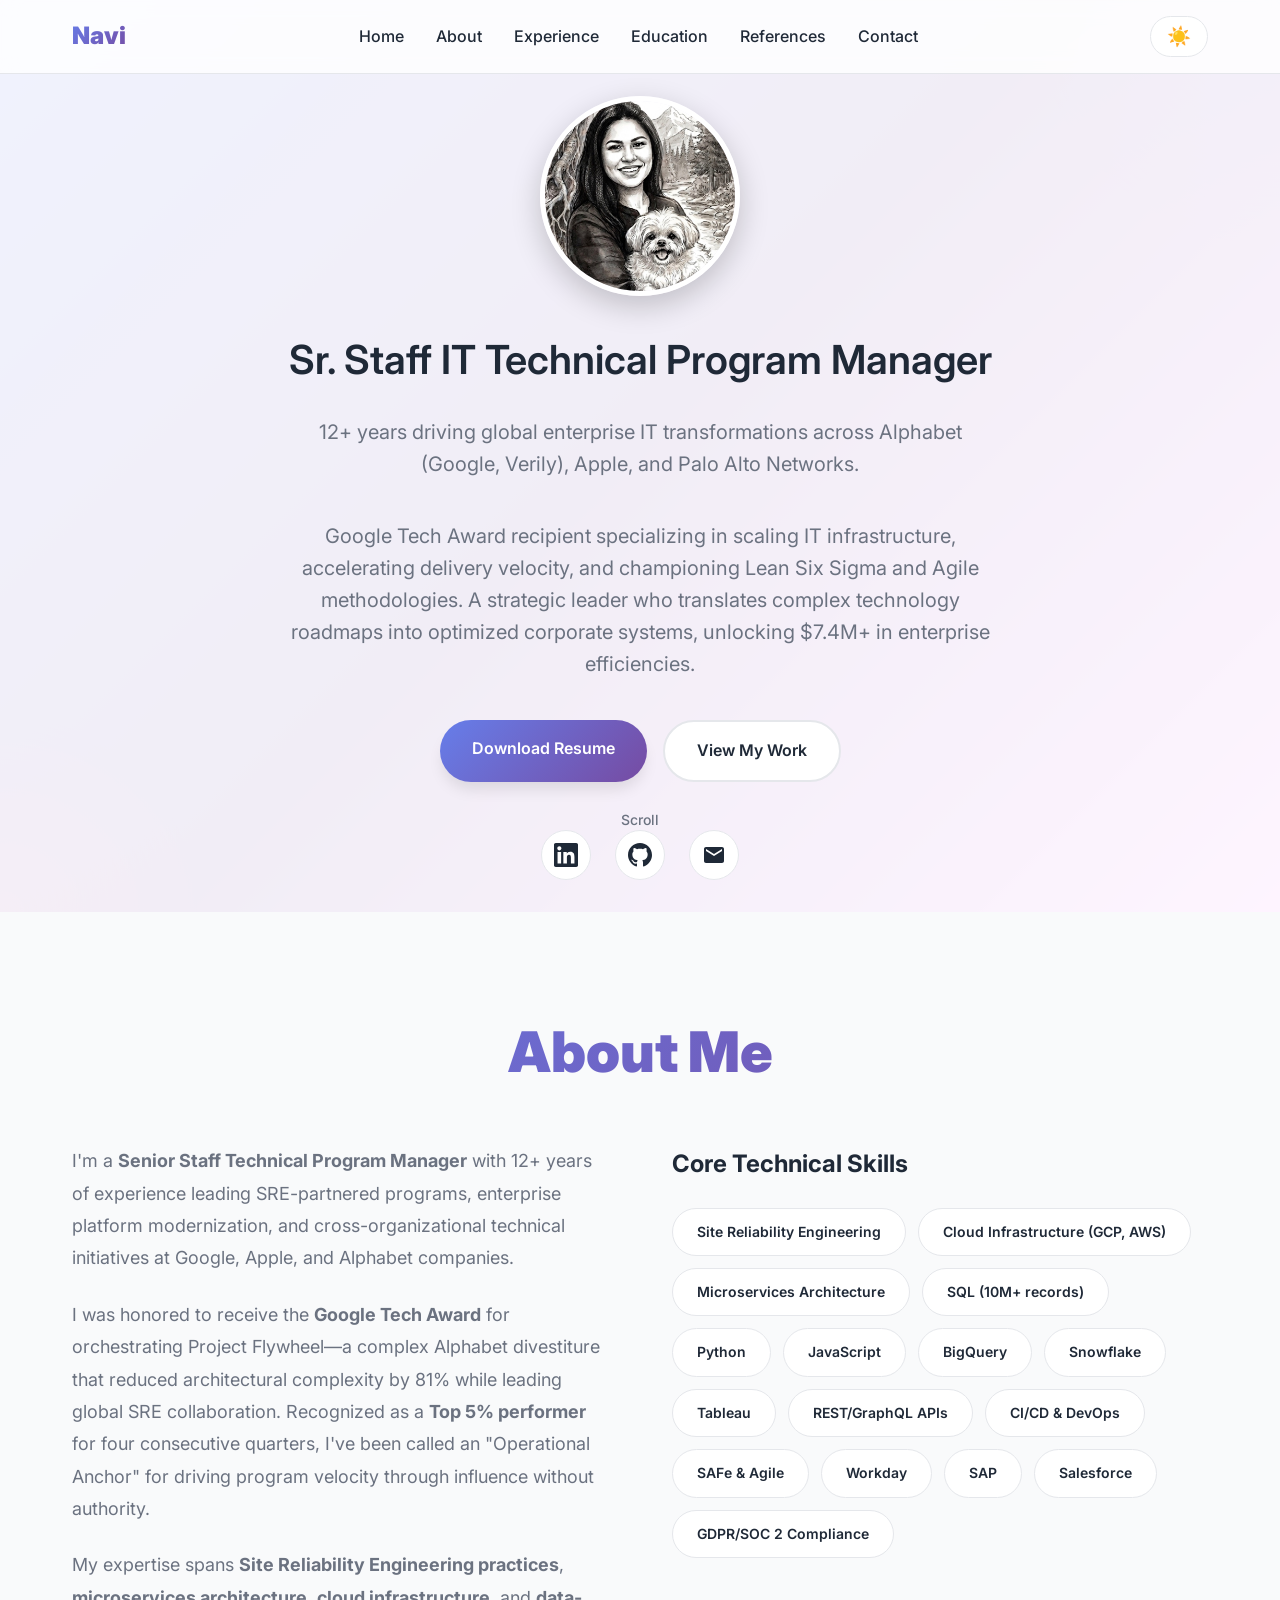
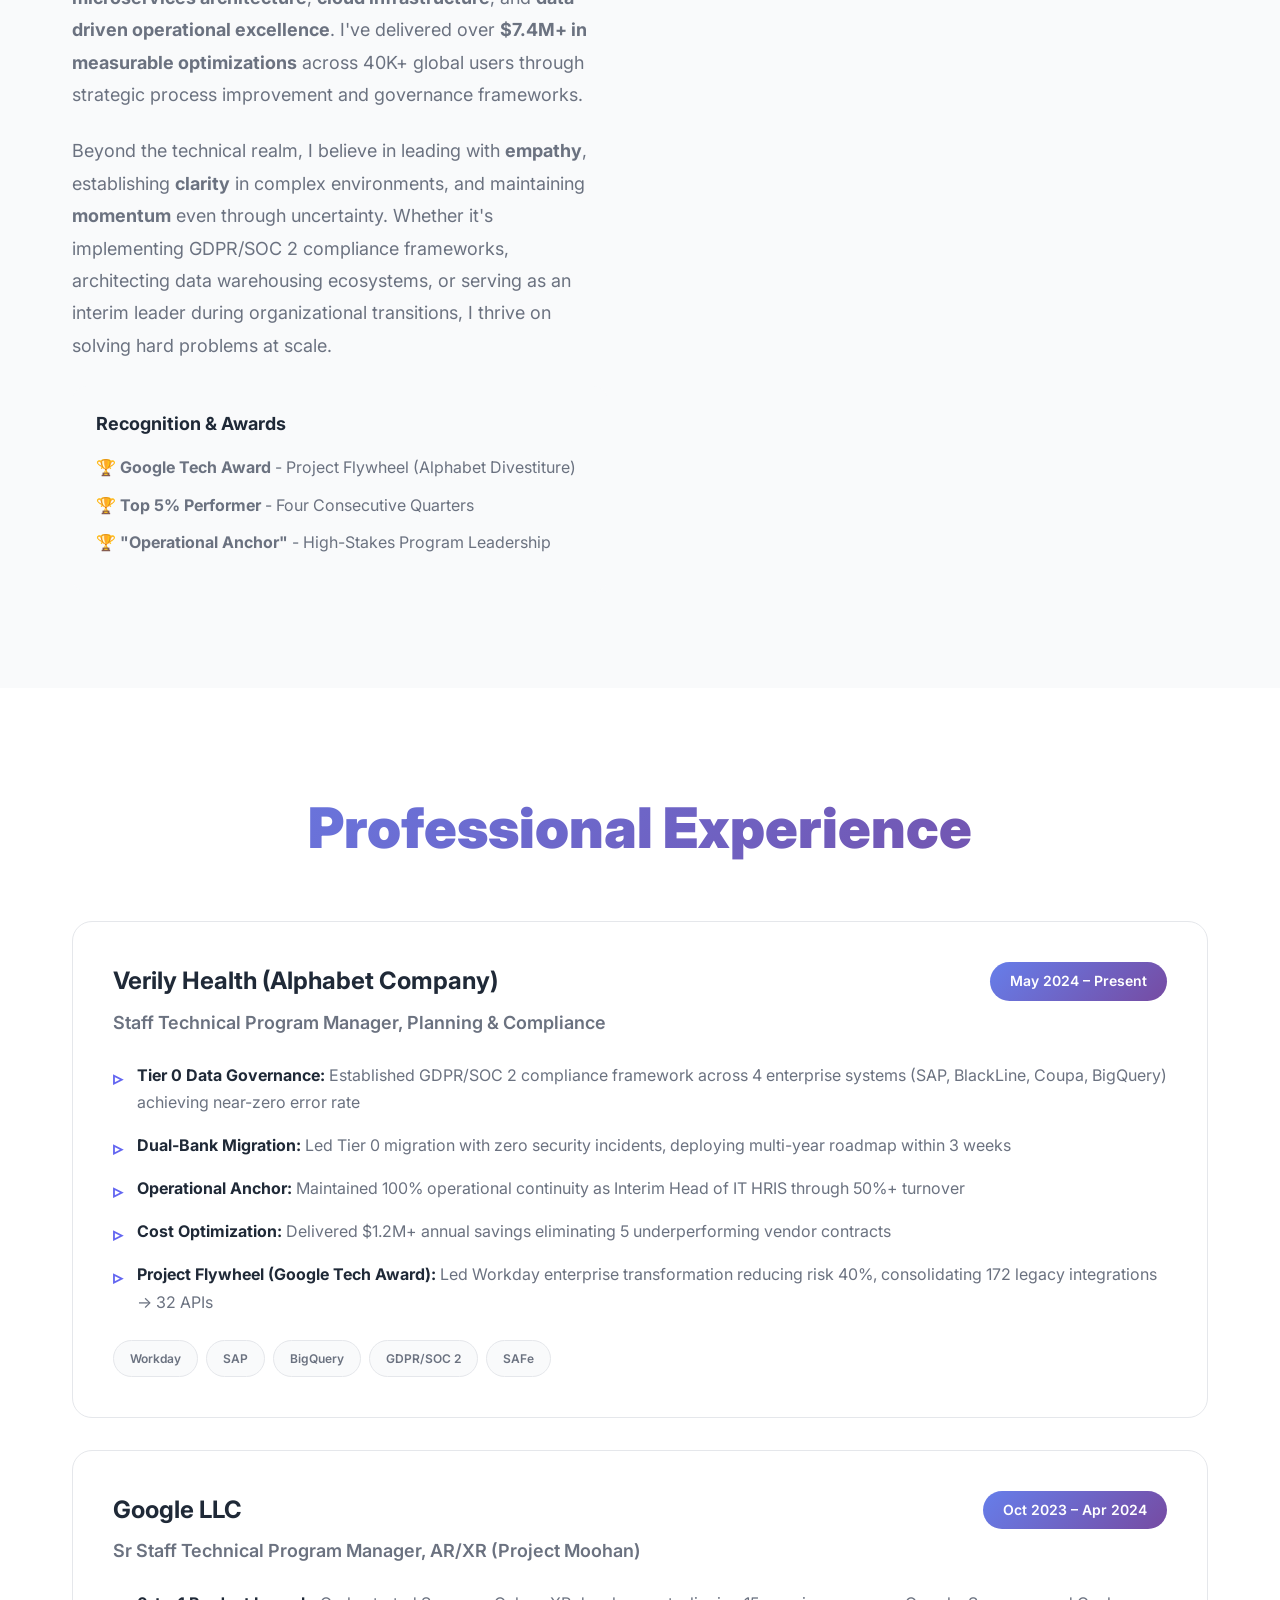
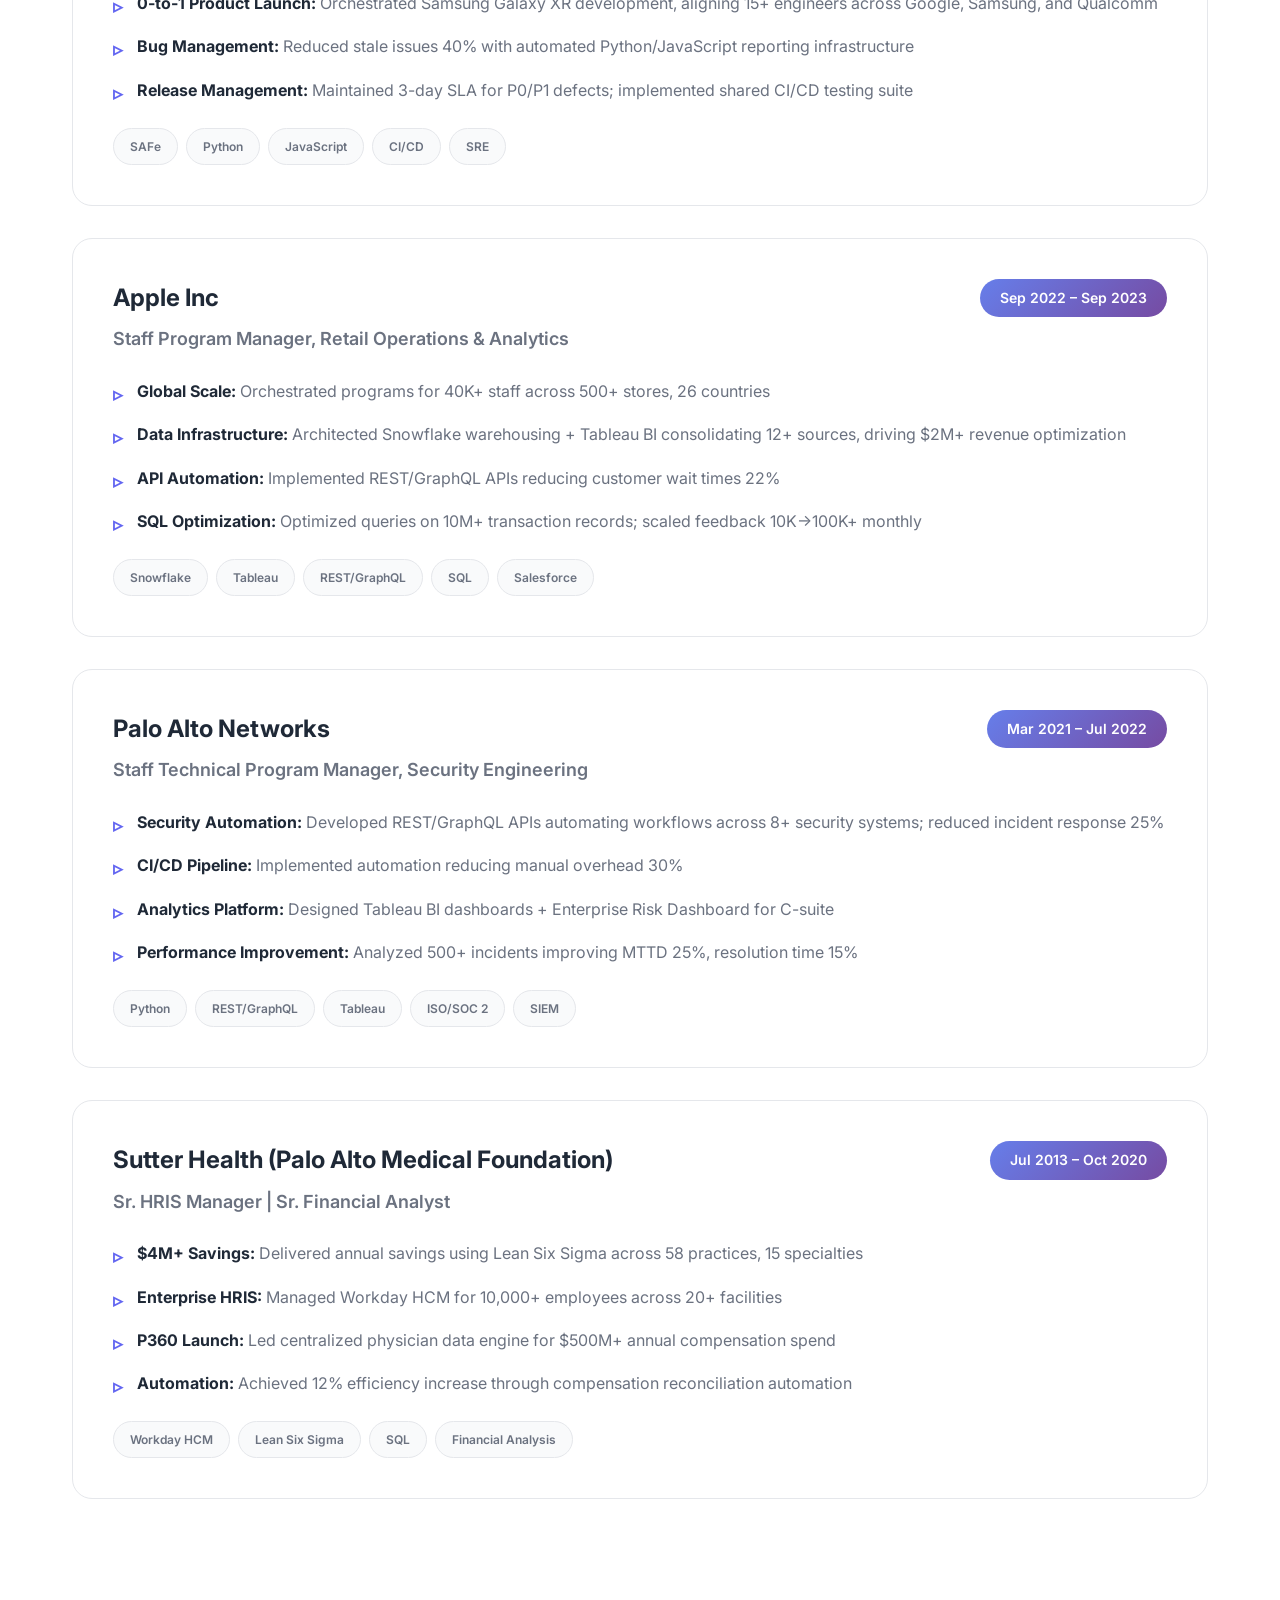
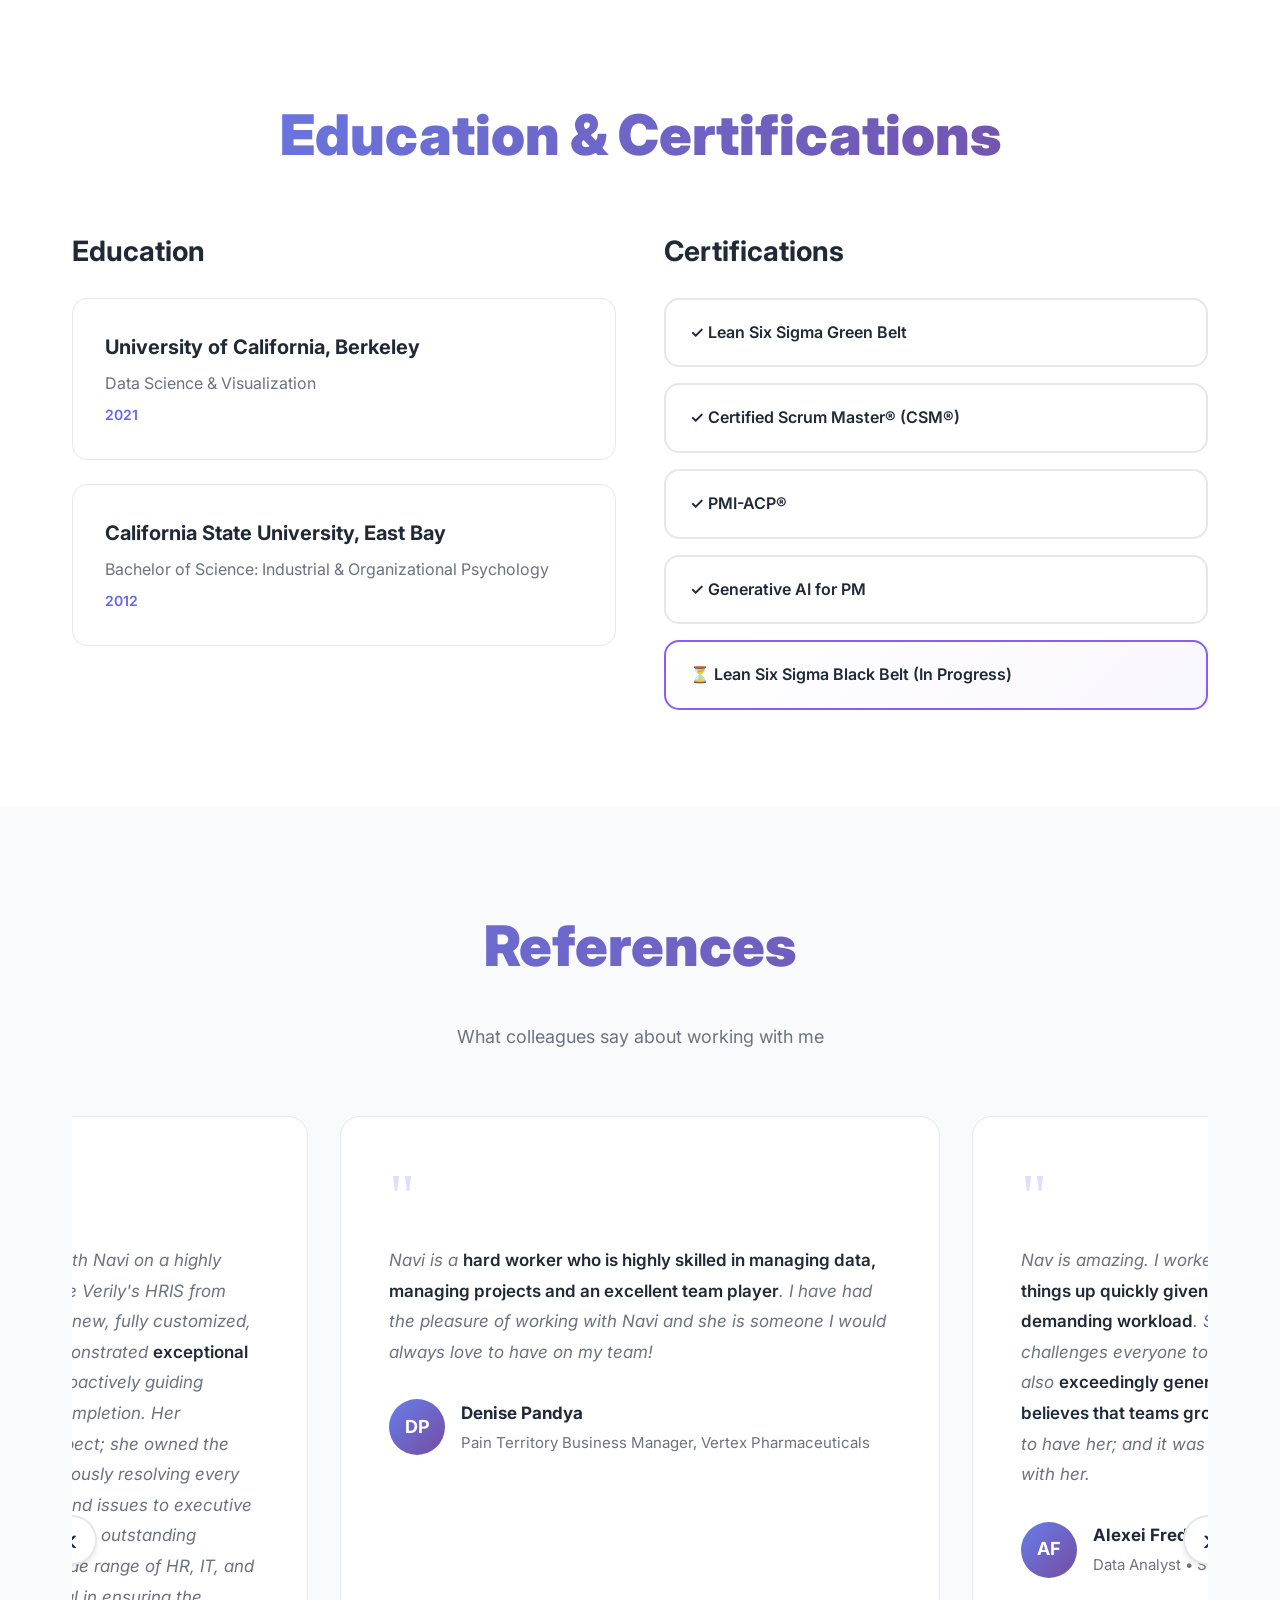
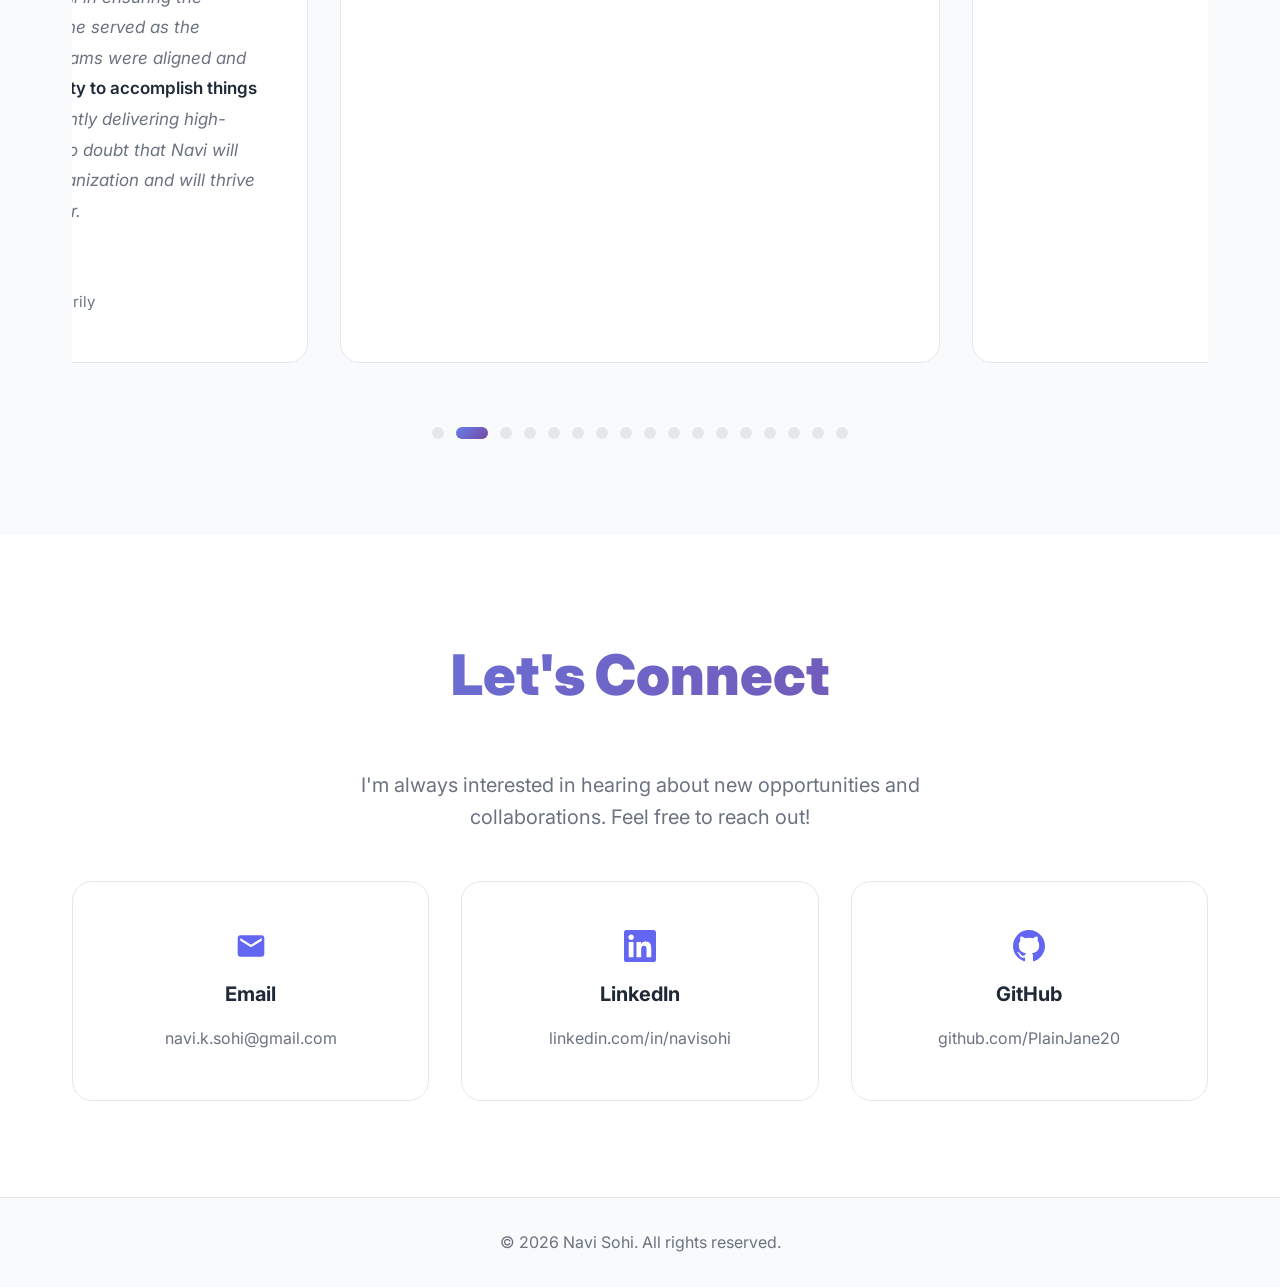
==== index.html @ bdea3b3a "Update meta tags for better link sharing previews" ====
<!DOCTYPE html>
<html lang="en">
<head>
    <meta charset="UTF-8">
    <meta name="viewport" content="width=device-width, initial-scale=1.0">
    <title>Navi Sohi - Sr. Staff IT Technical Program Manager | Google Tech Award Winner</title>
    <meta name="description" content="12+ years driving global enterprise IT transformations across Alphabet (Google, Verily), Apple, and Palo Alto Networks. Google Tech Award recipient specializing in IT infrastructure, Agile methodologies, and unlocking $7.4M+ in enterprise efficiencies.">

    <!-- Open Graph / Facebook -->
    <meta property="og:type" content="website">
    <meta property="og:url" content="https://plainjane20.github.io/">
    <meta property="og:title" content="Navi Sohi - Sr. Staff IT Technical Program Manager">
    <meta property="og:description" content="12+ years driving global enterprise IT transformations at Alphabet, Apple, and Palo Alto Networks. Google Tech Award recipient | $7.4M+ in enterprise efficiencies.">
    <meta property="og:image" content="https://plainjane20.github.io/profile-photo.jpg">

    <!-- Twitter -->
    <meta property="twitter:card" content="summary_large_image">
    <meta property="twitter:url" content="https://plainjane20.github.io/">
    <meta property="twitter:title" content="Navi Sohi - Sr. Staff IT Technical Program Manager">
    <meta property="twitter:description" content="12+ years driving global enterprise IT transformations at Alphabet, Apple, and Palo Alto Networks. Google Tech Award recipient.">
    <meta property="twitter:image" content="https://plainjane20.github.io/profile-photo.jpg">

    <link rel="stylesheet" href="styles.css">
    <link rel="preconnect" href="https://fonts.googleapis.com">
    <link rel="preconnect" href="https://fonts.gstatic.com" crossorigin>
    <link href="https://fonts.googleapis.com/css2?family=Inter:wght@300;400;600;700;900&display=swap" rel="stylesheet">
</head>
<body>
    <!-- Navigation -->
    <nav class="navbar" id="navbar">
        <div class="nav-container">
            <div class="nav-logo">Navi</div>
            <ul class="nav-menu">
                <li><a href="#home" class="nav-link">Home</a></li>
                <li><a href="#about" class="nav-link">About</a></li>
                <li><a href="#projects" class="nav-link">Experience</a></li>
                <li><a href="#education" class="nav-link">Education</a></li>
                <li><a href="#recommendations" class="nav-link">References</a></li>
                <li><a href="#contact" class="nav-link">Contact</a></li>
            </ul>
            <button class="theme-toggle" id="themeToggle">
                <span class="sun">☀️</span>
                <span class="moon">🌙</span>
            </button>
        </div>
    </nav>

    <!-- Hero Section -->
    <section id="home" class="hero">
        <div class="hero-background"></div>
        <div class="hero-content">
            <div class="hero-text animate-fade-up">
                <div class="profile-photo">
                    <img src="profile-photo.jpg" alt="Navi Sohi" class="profile-img" onerror="this.src='profile-photo-placeholder.svg'">
                </div>
                <h1 class="hero-title">Navi Sohi</h1>
                <h2 class="hero-subtitle">Sr. Staff IT Technical Program Manager</h2>
                <p class="hero-description">
                    12+ years driving global enterprise IT transformations across Alphabet (Google, Verily), Apple, and Palo Alto Networks.
                </p>
                <p class="hero-description">
                    Google Tech Award recipient specializing in scaling IT infrastructure, accelerating delivery velocity, and championing Lean Six Sigma and Agile methodologies. A strategic leader who translates complex technology roadmaps into optimized corporate systems, unlocking $7.4M+ in enterprise efficiencies.
                </p>
                <div class="hero-buttons">
                    <a href="NaviSohi_Resume.pdf" download class="btn btn-primary">Download Resume</a>
                    <a href="#projects" class="btn btn-secondary">View My Work</a>
                </div>
                <div class="social-links">
                    <a href="https://linkedin.com/in/navisohi/" target="_blank" class="social-link" title="LinkedIn">
                        <svg width="24" height="24" fill="currentColor" viewBox="0 0 24 24"><path d="M20.447 20.452h-3.554v-5.569c0-1.328-.027-3.037-1.852-3.037-1.853 0-2.136 1.445-2.136 2.939v5.667H9.351V9h3.414v1.561h.046c.477-.9 1.637-1.85 3.37-1.85 3.601 0 4.267 2.37 4.267 5.455v6.286zM5.337 7.433c-1.144 0-2.063-.926-2.063-2.065 0-1.138.92-2.063 2.063-2.063 1.14 0 2.064.925 2.064 2.063 0 1.139-.925 2.065-2.064 2.065zm1.782 13.019H3.555V9h3.564v11.452zM22.225 0H1.771C.792 0 0 .774 0 1.729v20.542C0 23.227.792 24 1.771 24h20.451C23.2 24 24 23.227 24 22.271V1.729C24 .774 23.2 0 22.222 0h.003z"/></svg>
                    </a>
                    <a href="https://github.com/PlainJane20/" target="_blank" class="social-link" title="GitHub">
                        <svg width="24" height="24" fill="currentColor" viewBox="0 0 24 24"><path d="M12 0c-6.626 0-12 5.373-12 12 0 5.302 3.438 9.8 8.207 11.387.599.111.793-.261.793-.577v-2.234c-3.338.726-4.033-1.416-4.033-1.416-.546-1.387-1.333-1.756-1.333-1.756-1.089-.745.083-.729.083-.729 1.205.084 1.839 1.237 1.839 1.237 1.07 1.834 2.807 1.304 3.492.997.107-.775.418-1.305.762-1.604-2.665-.305-5.467-1.334-5.467-5.931 0-1.311.469-2.381 1.236-3.221-.124-.303-.535-1.524.117-3.176 0 0 1.008-.322 3.301 1.23.957-.266 1.983-.399 3.003-.404 1.02.005 2.047.138 3.006.404 2.291-1.552 3.297-1.23 3.297-1.23.653 1.653.242 2.874.118 3.176.77.84 1.235 1.911 1.235 3.221 0 4.609-2.807 5.624-5.479 5.921.43.372.823 1.102.823 2.222v3.293c0 .319.192.694.801.576 4.765-1.589 8.199-6.086 8.199-11.386 0-6.627-5.373-12-12-12z"/></svg>
                    </a>
                    <a href="mailto:navi.k.sohi@gmail.com" class="social-link" title="Email">
                        <svg width="24" height="24" fill="currentColor" viewBox="0 0 24 24"><path d="M20 4H4c-1.1 0-1.99.9-1.99 2L2 18c0 1.1.9 2 2 2h16c1.1 0 2-.9 2-2V6c0-1.1-.9-2-2-2zm0 4l-8 5-8-5V6l8 5 8-5v2z"/></svg>
                    </a>
                </div>
            </div>
        </div>
        <div class="scroll-indicator">
            <span>Scroll</span>
            <div class="scroll-line"></div>
        </div>
    </section>

    <!-- About Section -->
    <section id="about" class="about">
        <div class="container">
            <h2 class="section-title animate-on-scroll">About Me</h2>
            <div class="about-content animate-on-scroll">
                <div class="about-text">
                    <p>
                        I'm a <strong>Senior Staff Technical Program Manager</strong> with 12+ years of experience leading SRE-partnered programs,
                        enterprise platform modernization, and cross-organizational technical initiatives at Google,
                        Apple, and Alphabet companies.
                    </p>
                    <p>
                        I was honored to receive the <strong>Google Tech Award</strong> for orchestrating Project Flywheel—a complex
                        Alphabet divestiture that reduced architectural complexity by 81% while leading global SRE collaboration.
                        Recognized as a <strong>Top 5% performer</strong> for four consecutive quarters, I've been called an
                        "Operational Anchor" for driving program velocity through influence without authority.
                    </p>
                    <p>
                        My expertise spans <strong>Site Reliability Engineering practices</strong>, <strong>microservices architecture</strong>,
                        <strong>cloud infrastructure</strong>, and <strong>data-driven operational excellence</strong>. I've delivered over
                        <strong>$7.4M+ in measurable optimizations</strong> across 40K+ global users through strategic process improvement
                        and governance frameworks.
                    </p>
                    <p>
                        Beyond the technical realm, I believe in leading with <strong>empathy</strong>, establishing <strong>clarity</strong>
                        in complex environments, and maintaining <strong>momentum</strong> even through uncertainty. Whether it's implementing
                        GDPR/SOC 2 compliance frameworks, architecting data warehousing ecosystems, or serving as an interim leader during
                        organizational transitions, I thrive on solving hard problems at scale.
                    </p>
                    <div class="awards-section">
                        <h3>Recognition & Awards</h3>
                        <ul class="awards-list">
                            <li><strong>Google Tech Award</strong> - Project Flywheel (Alphabet Divestiture)</li>
                            <li><strong>Top 5% Performer</strong> - Four Consecutive Quarters</li>
                            <li><strong>"Operational Anchor"</strong> - High-Stakes Program Leadership</li>
                        </ul>
                    </div>
                </div>
                <div class="skills-container">
                    <h3>Core Technical Skills</h3>
                    <div class="skills-grid">
                        <div class="skill-tag">Site Reliability Engineering</div>
                        <div class="skill-tag">Cloud Infrastructure (GCP, AWS)</div>
                        <div class="skill-tag">Microservices Architecture</div>
                        <div class="skill-tag">SQL (10M+ records)</div>
                        <div class="skill-tag">Python</div>
                        <div class="skill-tag">JavaScript</div>
                        <div class="skill-tag">BigQuery</div>
                        <div class="skill-tag">Snowflake</div>
                        <div class="skill-tag">Tableau</div>
                        <div class="skill-tag">REST/GraphQL APIs</div>
                        <div class="skill-tag">CI/CD & DevOps</div>
                        <div class="skill-tag">SAFe & Agile</div>
                        <div class="skill-tag">Workday</div>
                        <div class="skill-tag">SAP</div>
                        <div class="skill-tag">Salesforce</div>
                        <div class="skill-tag">GDPR/SOC 2 Compliance</div>
                    </div>
                </div>
            </div>
        </div>
    </section>

    <!-- Experience Section -->
    <section id="projects" class="projects">
        <div class="container">
            <h2 class="section-title animate-on-scroll">Professional Experience</h2>
            <div class="experience-timeline">
                <!-- Verily Health -->
                <div class="experience-card animate-on-scroll">
                    <div class="experience-header">
                        <div>
                            <h3>Verily Health (Alphabet Company)</h3>
                            <h4>Staff Technical Program Manager, Planning & Compliance</h4>
                        </div>
                        <span class="date-badge">May 2024 – Present</span>
                    </div>
                    <div class="experience-content">
                        <ul class="achievement-list">
                            <li><strong>Tier 0 Data Governance:</strong> Established GDPR/SOC 2 compliance framework across 4 enterprise systems (SAP, BlackLine, Coupa, BigQuery) achieving near-zero error rate</li>
                            <li><strong>Dual-Bank Migration:</strong> Led Tier 0 migration with zero security incidents, deploying multi-year roadmap within 3 weeks</li>
                            <li><strong>Operational Anchor:</strong> Maintained 100% operational continuity as Interim Head of IT HRIS through 50%+ turnover</li>
                            <li><strong>Cost Optimization:</strong> Delivered $1.2M+ annual savings eliminating 5 underperforming vendor contracts</li>
                            <li><strong>Project Flywheel (Google Tech Award):</strong> Led Workday enterprise transformation reducing risk 40%, consolidating 172 legacy integrations → 32 APIs</li>
                        </ul>
                        <div class="tech-stack">
                            <span class="tech-tag">Workday</span>
                            <span class="tech-tag">SAP</span>
                            <span class="tech-tag">BigQuery</span>
                            <span class="tech-tag">GDPR/SOC 2</span>
                            <span class="tech-tag">SAFe</span>
                        </div>
                    </div>
                </div>

                <!-- Google -->
                <div class="experience-card animate-on-scroll">
                    <div class="experience-header">
                        <div>
                            <h3>Google LLC</h3>
                            <h4>Sr Staff Technical Program Manager, AR/XR (Project Moohan)</h4>
                        </div>
                        <span class="date-badge">Oct 2023 – Apr 2024</span>
                    </div>
                    <div class="experience-content">
                        <ul class="achievement-list">
                            <li><strong>0-to-1 Product Launch:</strong> Orchestrated Samsung Galaxy XR development, aligning 15+ engineers across Google, Samsung, and Qualcomm</li>
                            <li><strong>Bug Management:</strong> Reduced stale issues 40% with automated Python/JavaScript reporting infrastructure</li>
                            <li><strong>Release Management:</strong> Maintained 3-day SLA for P0/P1 defects; implemented shared CI/CD testing suite</li>
                        </ul>
                        <div class="tech-stack">
                            <span class="tech-tag">SAFe</span>
                            <span class="tech-tag">Python</span>
                            <span class="tech-tag">JavaScript</span>
                            <span class="tech-tag">CI/CD</span>
                            <span class="tech-tag">SRE</span>
                        </div>
                    </div>
                </div>

                <!-- Apple -->
                <div class="experience-card animate-on-scroll">
                    <div class="experience-header">
                        <div>
                            <h3>Apple Inc</h3>
                            <h4>Staff Program Manager, Retail Operations & Analytics</h4>
                        </div>
                        <span class="date-badge">Sep 2022 – Sep 2023</span>
                    </div>
                    <div class="experience-content">
                        <ul class="achievement-list">
                            <li><strong>Global Scale:</strong> Orchestrated programs for 40K+ staff across 500+ stores, 26 countries</li>
                            <li><strong>Data Infrastructure:</strong> Architected Snowflake warehousing + Tableau BI consolidating 12+ sources, driving $2M+ revenue optimization</li>
                            <li><strong>API Automation:</strong> Implemented REST/GraphQL APIs reducing customer wait times 22%</li>
                            <li><strong>SQL Optimization:</strong> Optimized queries on 10M+ transaction records; scaled feedback 10K→100K+ monthly</li>
                        </ul>
                        <div class="tech-stack">
                            <span class="tech-tag">Snowflake</span>
                            <span class="tech-tag">Tableau</span>
                            <span class="tech-tag">REST/GraphQL</span>
                            <span class="tech-tag">SQL</span>
                            <span class="tech-tag">Salesforce</span>
                        </div>
                    </div>
                </div>

                <!-- Palo Alto Networks -->
                <div class="experience-card animate-on-scroll">
                    <div class="experience-header">
                        <div>
                            <h3>Palo Alto Networks</h3>
                            <h4>Staff Technical Program Manager, Security Engineering</h4>
                        </div>
                        <span class="date-badge">Mar 2021 – Jul 2022</span>
                    </div>
                    <div class="experience-content">
                        <ul class="achievement-list">
                            <li><strong>Security Automation:</strong> Developed REST/GraphQL APIs automating workflows across 8+ security systems; reduced incident response 25%</li>
                            <li><strong>CI/CD Pipeline:</strong> Implemented automation reducing manual overhead 30%</li>
                            <li><strong>Analytics Platform:</strong> Designed Tableau BI dashboards + Enterprise Risk Dashboard for C-suite</li>
                            <li><strong>Performance Improvement:</strong> Analyzed 500+ incidents improving MTTD 25%, resolution time 15%</li>
                        </ul>
                        <div class="tech-stack">
                            <span class="tech-tag">Python</span>
                            <span class="tech-tag">REST/GraphQL</span>
                            <span class="tech-tag">Tableau</span>
                            <span class="tech-tag">ISO/SOC 2</span>
                            <span class="tech-tag">SIEM</span>
                        </div>
                    </div>
                </div>

                <!-- Sutter Health -->
                <div class="experience-card animate-on-scroll">
                    <div class="experience-header">
                        <div>
                            <h3>Sutter Health (Palo Alto Medical Foundation)</h3>
                            <h4>Sr. HRIS Manager | Sr. Financial Analyst</h4>
                        </div>
                        <span class="date-badge">Jul 2013 – Oct 2020</span>
                    </div>
                    <div class="experience-content">
                        <ul class="achievement-list">
                            <li><strong>$4M+ Savings:</strong> Delivered annual savings using Lean Six Sigma across 58 practices, 15 specialties</li>
                            <li><strong>Enterprise HRIS:</strong> Managed Workday HCM for 10,000+ employees across 20+ facilities</li>
                            <li><strong>P360 Launch:</strong> Led centralized physician data engine for $500M+ annual compensation spend</li>
                            <li><strong>Automation:</strong> Achieved 12% efficiency increase through compensation reconciliation automation</li>
                        </ul>
                        <div class="tech-stack">
                            <span class="tech-tag">Workday HCM</span>
                            <span class="tech-tag">Lean Six Sigma</span>
                            <span class="tech-tag">SQL</span>
                            <span class="tech-tag">Financial Analysis</span>
                        </div>
                    </div>
                </div>
            </div>
        </div>
    </section>

    <!-- Education & Certifications Section -->
    <section id="education" class="education">
        <div class="container">
            <h2 class="section-title animate-on-scroll">Education & Certifications</h2>
            <div class="edu-cert-grid animate-on-scroll">
                <div class="edu-section">
                    <h3>Education</h3>
                    <div class="edu-card">
                        <h4>University of California, Berkeley</h4>
                        <p class="degree">Data Science & Visualization</p>
                        <p class="year">2021</p>
                    </div>
                    <div class="edu-card">
                        <h4>California State University, East Bay</h4>
                        <p class="degree">Bachelor of Science: Industrial & Organizational Psychology</p>
                        <p class="year">2012</p>
                    </div>
                </div>
                <div class="cert-section">
                    <h3>Certifications</h3>
                    <div class="cert-list">
                        <div class="cert-badge">✓ Lean Six Sigma Green Belt</div>
                        <div class="cert-badge">✓ Certified Scrum Master® (CSM®)</div>
                        <div class="cert-badge">✓ PMI-ACP®</div>
                        <div class="cert-badge">✓ Generative AI for PM</div>
                        <div class="cert-badge in-progress">⏳ Lean Six Sigma Black Belt (In Progress)</div>
                    </div>
                </div>
            </div>
        </div>
    </section>

    <!-- Testimonials Section -->
    <section id="recommendations" class="testimonials">
        <div class="container">
            <h2 class="section-title animate-on-scroll">References</h2>
            <p class="references-subtitle animate-on-scroll">What colleagues say about working with me</p>

            <div class="testimonials-carousel-wrapper animate-on-scroll">
                <button class="carousel-btn carousel-btn-prev" id="carouselPrev">‹</button>
                <div class="testimonials-carousel" id="testimonialsCarousel">
                    <!-- Recommendation 1: Surabhi Mahanty -->
                    <div class="testimonial-card">
                        <div class="quote-icon">"</div>
                        <p class="testimonial-text">
                            I had the privilege of working closely with Navi on a highly complex and critical project to separate Verily's HRIS from Google's infrastructure and stand up a new, fully customized, and right-sized HRIS system. Navi demonstrated <strong>exceptional leadership</strong> throughout this initiative, proactively guiding multiple work streams to successful completion. Her accountability was evident in every aspect; she owned the process from beginning to end, meticulously resolving every impediment and communicating risks and issues to executive leadership with proposed solutions. Navi's outstanding collaboration and partnership with a wide range of HR, IT, and Workday stakeholders was instrumental in ensuring the extremely strict deadlines were met. She served as the central point of contact, ensuring all teams were aligned and informed. Her <strong>can-do attitude and ability to accomplish things</strong> was a defining characteristic, consistently delivering high-quality results under pressure. I have no doubt that Navi will be a valuable asset to any team or organization and will thrive in an environment which challenges her.
                        </p>
                        <div class="testimonial-author">
                            <div class="author-avatar">SM</div>
                            <div class="author-info">
                                <h4>Surabhi Mahanty</h4>
                                <p>Analytics • Worked with Navi at Verily</p>
                            </div>
                        </div>
                    </div>

                    <!-- Recommendation 2: Denise Pandya -->
                    <div class="testimonial-card">
                        <div class="quote-icon">"</div>
                        <p class="testimonial-text">
                            Navi is a <strong>hard worker who is highly skilled in managing data, managing projects and an excellent team player</strong>. I have had the pleasure of working with Navi and she is someone I would always love to have on my team!
                        </p>
                        <div class="testimonial-author">
                            <div class="author-avatar">DP</div>
                            <div class="author-info">
                                <h4>Denise Pandya</h4>
                                <p>Pain Territory Business Manager, Vertex Pharmaceuticals</p>
                            </div>
                        </div>
                    </div>

                    <!-- Recommendation 3: Alexei Frederick Flores -->
                    <div class="testimonial-card">
                        <div class="quote-icon">"</div>
                        <p class="testimonial-text">
                            Nav is amazing. I worked with her in Bootcamp, and she <strong>picks things up quickly given the insane time constraint and the demanding workload</strong>. She can be fun to work with a she challenges everyone to do their best and grow with her. She is also <strong>exceedingly generous with her time and genuinely believes that teams grow together</strong>. Any team would be lucky to have her; and it was a pleasure to have studied and worked with her.
                        </p>
                        <div class="testimonial-author">
                            <div class="author-avatar">AF</div>
                            <div class="author-info">
                                <h4>Alexei Frederick Flores</h4>
                                <p>Data Analyst • Studied together</p>
                            </div>
                        </div>
                    </div>

                    <!-- Recommendation 4: Olga Sewald -->
                    <div class="testimonial-card">
                        <div class="quote-icon">"</div>
                        <p class="testimonial-text">
                            I highly recommend Novi Sohi because she is a <strong>diligent worker, detail oriented, works well with others, takes initiative, open to change and is an amazing person</strong>.
                        </p>
                        <div class="testimonial-author">
                            <div class="author-avatar">OS</div>
                            <div class="author-info">
                                <h4>Olga Sewald</h4>
                                <p>HRIS Analyst III at Palo Alto Foundation Medical Group</p>
                            </div>
                        </div>
                    </div>

                    <!-- Recommendation 5: Roudabeh Moraghebi -->
                    <div class="testimonial-card">
                        <div class="quote-icon">"</div>
                        <p class="testimonial-text">
                            Navi is <strong>very detail oriented and hardworking</strong>. She always volunteers herself to improve any existing processes. Always a pleasure to work with her.
                        </p>
                        <div class="testimonial-author">
                            <div class="author-avatar">RM</div>
                            <div class="author-info">
                                <h4>Roudabeh Moraghebi</h4>
                                <p>Healthcare Analytics Leader</p>
                            </div>
                        </div>
                    </div>

                    <!-- Recommendation 6: Kerey Cohen -->
                    <div class="testimonial-card">
                        <div class="quote-icon">"</div>
                        <p class="testimonial-text">
                            I've worked alongside Navi for more than three years now. In those three + years, I've seen her not only <strong>excel at the core elements of her job</strong>, as a compensation analyst and previously as a retirement specialist but also learn other tasks that extend well beyond the scope of her role, like initiating process improvement, acting as a reliable liaison between several departments and even championing our company's HRIS system. Navi has grown as quickly as our company has, and her <strong>willingness to learn and take on these new responsibilities</strong> is something to be desired in any professional atmosphere. Navi's mastery for both her core role, and the projects that extend beyond it, are truly admirable.
                        </p>
                        <div class="testimonial-author">
                            <div class="author-avatar">KC</div>
                            <div class="author-info">
                                <h4>Kerey Cohen</h4>
                                <p>HR Business Partner at Sutter Health</p>
                            </div>
                        </div>
                    </div>

                    <!-- Recommendation 7: Tiffany Jury -->
                    <div class="testimonial-card">
                        <div class="quote-icon">"</div>
                        <p class="testimonial-text">
                            Navi was always willing to <strong>take on new tasks and learn unfamiliar processes</strong>. With her strong systems background, Navi was able to look at the big picture and how the pieces were connected. She worked with many different people in the organization up to and including C suite leaders.
                        </p>
                        <div class="testimonial-author">
                            <div class="author-avatar">TJ</div>
                            <div class="author-info">
                                <h4>Tiffany Jury, MBA</h4>
                                <p>Manager • Managed Navi directly at Sutter Health</p>
                            </div>
                        </div>
                    </div>

                    <!-- Recommendation 8: Michael Streffery -->
                    <div class="testimonial-card">
                        <div class="quote-icon">"</div>
                        <p class="testimonial-text">
                            I had the opportunity to work with Navi at Sutter Health from 2013 to 2018. She was always a <strong>team player with an enthusiastic personality</strong> who helped champion a culture of wellness by helping to promote the Live Well for Life health improvement program to fellow employees. <strong>Great person, great professional, and a great friend</strong>.
                        </p>
                        <div class="testimonial-author">
                            <div class="author-avatar">MS</div>
                            <div class="author-info">
                                <h4>Michael Streffery</h4>
                                <p>Inclusion & Employee Experience Leader</p>
                            </div>
                        </div>
                    </div>

                    <!-- Recommendation 9: Karyna Joseph -->
                    <div class="testimonial-card">
                        <div class="quote-icon">"</div>
                        <p class="testimonial-text">
                            Navi was a <strong>hard-working student who always took the time to help out classmates</strong> when they had difficulties with the subject. She was dedicated and always had a positive attitude. She is an asset to any team.
                        </p>
                        <div class="testimonial-author">
                            <div class="author-avatar">KJ</div>
                            <div class="author-info">
                                <h4>Karyna Joseph</h4>
                                <p>Program Manager for LEAD House • Studied together</p>
                            </div>
                        </div>
                    </div>

                    <!-- Recommendation 10: Karen Emory -->
                    <div class="testimonial-card">
                        <div class="quote-icon">"</div>
                        <p class="testimonial-text">
                            I have the pleasure of working with Navi in her capacity of Sr. Corporate Administrator. During this time I have found Navi to be <strong>very detail oriented and competent in many capacities</strong>. She works well with the team and is willing to take on other responsibilities without hesitation, and has performed them all very proficiently and professionally. She works well with physicians and other staff members, and it has been a pleasure to work with her.
                        </p>
                        <div class="testimonial-author">
                            <div class="author-avatar">KE</div>
                            <div class="author-info">
                                <h4>Karen Emory</h4>
                                <p>Sr. Clinical Applications Specialist Manager, U-Systems (GE Healthcare)</p>
                            </div>
                        </div>
                    </div>

                    <!-- Recommendation 11: Suveti Bhatia -->
                    <div class="testimonial-card">
                        <div class="quote-icon">"</div>
                        <p class="testimonial-text">
                            Navi is <strong>very Proactive in her performance</strong>. She is a great person to work with in a team. Navi is <strong>very responsible for her actions and always completes the work ahead of time</strong>. I would highly recommend navi and it would be a pleasure to work with her again.
                        </p>
                        <div class="testimonial-author">
                            <div class="author-avatar">SB</div>
                            <div class="author-info">
                                <h4>Suveti Bhatia</h4>
                                <p>Senior Talent Acquisition • Studied together</p>
                            </div>
                        </div>
                    </div>

                    <!-- Recommendation 12: Milovan Glogovac -->
                    <div class="testimonial-card">
                        <div class="quote-icon">"</div>
                        <p class="testimonial-text">
                            I worked with Navi at Volterra Semiconductor. She is a <strong>hard working and very detail oriented person</strong>. I really enjoyed her pleasant personality, as well.
                        </p>
                        <div class="testimonial-author">
                            <div class="author-avatar">MG</div>
                            <div class="author-info">
                                <h4>Milovan Glogovac</h4>
                                <p>Field Application Engineer at Analog Devices</p>
                            </div>
                        </div>
                    </div>

                    <!-- Recommendation 13: Jonathan Davis -->
                    <div class="testimonial-card">
                        <div class="quote-icon">"</div>
                        <p class="testimonial-text">
                            Navi and I were working on the same development products and we spent many long days and late nights in the lab and on the test floor. Navi was always <strong>creative, positive, fun to work with and exceptionally dedicated</strong>.
                        </p>
                        <div class="testimonial-author">
                            <div class="author-avatar">JD</div>
                            <div class="author-info">
                                <h4>Jonathan Davis</h4>
                                <p>Staff Test Engineer at Power Integrations</p>
                            </div>
                        </div>
                    </div>

                    <!-- Recommendation 14: Cyndi Reader -->
                    <div class="testimonial-card">
                        <div class="quote-icon">"</div>
                        <p class="testimonial-text">
                            I highly recommend Navi Sohi to ANY corporation. She really <strong>embraced the culture at Yahoo!</strong> which requires everyone to be a "team player." She is <strong>highly organized, detail oriented and ready to jump right in and accomplish whatever needs to be done</strong>. I feel she would be a great asset to anyone.
                        </p>
                        <div class="testimonial-author">
                            <div class="author-avatar">CR</div>
                            <div class="author-info">
                                <h4>Cyndi Reader</h4>
                                <p>Intellectual Property Manager at Yahoo</p>
                            </div>
                        </div>
                    </div>

                    <!-- Recommendation 15: Mukesh Jairam Mowji -->
                    <div class="testimonial-card">
                        <div class="quote-icon">"</div>
                        <p class="testimonial-text">
                            Navi was a <strong>great person and was very effective in managing her tasks and duties</strong>.
                        </p>
                        <div class="testimonial-author">
                            <div class="author-avatar">MM</div>
                            <div class="author-info">
                                <h4>Mukesh Jairam Mowji</h4>
                                <p>Entrepreneur</p>
                            </div>
                        </div>
                    </div>

                    <!-- Recommendation 16: Rob Currier -->
                    <div class="testimonial-card">
                        <div class="quote-icon">"</div>
                        <p class="testimonial-text">
                            As an engineering technician at Volterra Navjyot was a <strong>dependable and diligent worker</strong>. She was <strong>reliable and always delivered high quality results</strong>. She showed she was a <strong>fast learner and self sufficient</strong>. She was a pleasure to work with.
                        </p>
                        <div class="testimonial-author">
                            <div class="author-avatar">RC</div>
                            <div class="author-info">
                                <h4>Rob Currier</h4>
                                <p>Semiconductor Operations Leader • Managed Navi directly</p>
                            </div>
                        </div>
                    </div>

                    <!-- View More Card -->
                    <div class="testimonial-card testimonial-placeholder">
                        <div class="quote-icon">"</div>
                        <p class="testimonial-text">
                            <strong>Trusted by leaders across tech, healthcare, and engineering for delivering exceptional results.</strong>
                        </p>
                        <div class="placeholder-content">
                            <div class="stats-grid">
                                <div class="stat-item">
                                    <div class="stat-number">17</div>
                                    <div class="stat-label">LinkedIn Recommendations</div>
                                </div>
                                <div class="stat-item">
                                    <div class="stat-number">500+</div>
                                    <div class="stat-label">LinkedIn Connections</div>
                                </div>
                            </div>
                            <a href="https://linkedin.com/in/navisohi/" target="_blank" class="view-more-btn">Connect on LinkedIn</a>
                        </div>
                    </div>
                </div>
                <button class="carousel-btn carousel-btn-next" id="carouselNext">›</button>
            </div>

            <div class="carousel-dots" id="carouselDots"></div>
        </div>
    </section>

    <!-- Contact Section -->
    <section id="contact" class="contact">
        <div class="container">
            <h2 class="section-title animate-on-scroll">Let's Connect</h2>
            <div class="contact-content animate-on-scroll">
                <p class="contact-subtitle">
                    I'm always interested in hearing about new opportunities and collaborations.
                    Feel free to reach out!
                </p>
                <div class="contact-methods">
                    <a href="mailto:navi.k.sohi@gmail.com" class="contact-card">
                        <svg width="32" height="32" fill="currentColor" viewBox="0 0 24 24"><path d="M20 4H4c-1.1 0-1.99.9-1.99 2L2 18c0 1.1.9 2 2 2h16c1.1 0 2-.9 2-2V6c0-1.1-.9-2-2-2zm0 4l-8 5-8-5V6l8 5 8-5v2z"/></svg>
                        <h3>Email</h3>
                        <p>navi.k.sohi@gmail.com</p>
                    </a>
                    <a href="https://linkedin.com/in/navisohi/" target="_blank" class="contact-card">
                        <svg width="32" height="32" fill="currentColor" viewBox="0 0 24 24"><path d="M20.447 20.452h-3.554v-5.569c0-1.328-.027-3.037-1.852-3.037-1.853 0-2.136 1.445-2.136 2.939v5.667H9.351V9h3.414v1.561h.046c.477-.9 1.637-1.85 3.37-1.85 3.601 0 4.267 2.37 4.267 5.455v6.286zM5.337 7.433c-1.144 0-2.063-.926-2.063-2.065 0-1.138.92-2.063 2.063-2.063 1.14 0 2.064.925 2.064 2.063 0 1.139-.925 2.065-2.064 2.065zm1.782 13.019H3.555V9h3.564v11.452zM22.225 0H1.771C.792 0 0 .774 0 1.729v20.542C0 23.227.792 24 1.771 24h20.451C23.2 24 24 23.227 24 22.271V1.729C24 .774 23.2 0 22.222 0h.003z"/></svg>
                        <h3>LinkedIn</h3>
                        <p>linkedin.com/in/navisohi</p>
                    </a>
                    <a href="https://github.com/PlainJane20/" target="_blank" class="contact-card">
                        <svg width="32" height="32" fill="currentColor" viewBox="0 0 24 24"><path d="M12 0c-6.626 0-12 5.373-12 12 0 5.302 3.438 9.8 8.207 11.387.599.111.793-.261.793-.577v-2.234c-3.338.726-4.033-1.416-4.033-1.416-.546-1.387-1.333-1.756-1.333-1.756-1.089-.745.083-.729.083-.729 1.205.084 1.839 1.237 1.839 1.237 1.07 1.834 2.807 1.304 3.492.997.107-.775.418-1.305.762-1.604-2.665-.305-5.467-1.334-5.467-5.931 0-1.311.469-2.381 1.236-3.221-.124-.303-.535-1.524.117-3.176 0 0 1.008-.322 3.301 1.23.957-.266 1.983-.399 3.003-.404 1.02.005 2.047.138 3.006.404 2.291-1.552 3.297-1.23 3.297-1.23.653 1.653.242 2.874.118 3.176.77.84 1.235 1.911 1.235 3.221 0 4.609-2.807 5.624-5.479 5.921.43.372.823 1.102.823 2.222v3.293c0 .319.192.694.801.576 4.765-1.589 8.199-6.086 8.199-11.386 0-6.627-5.373-12-12-12z"/></svg>
                        <h3>GitHub</h3>
                        <p>github.com/PlainJane20</p>
                    </a>
                </div>
            </div>
        </div>
    </section>

    <!-- Footer -->
    <footer class="footer">
        <div class="container">
            <p>&copy; 2026 Navi Sohi. All rights reserved.</p>
        </div>
    </footer>

    <script src="script.js"></script>
</body>
</html>
---- styles.css ----
* {
    margin: 0;
    padding: 0;
    box-sizing: border-box;
}

:root {
    --primary-color: #6366f1;
    --secondary-color: #8b5cf6;
    --accent-color: #ec4899;
    --text-primary: #1f2937;
    --text-secondary: #6b7280;
    --bg-primary: #ffffff;
    --bg-secondary: #f9fafb;
    --bg-card: #ffffff;
    --border-color: #e5e7eb;
    --gradient-1: linear-gradient(135deg, #667eea 0%, #764ba2 100%);
    --gradient-2: linear-gradient(135deg, #f093fb 0%, #f5576c 100%);
    --gradient-3: linear-gradient(135deg, #4facfe 0%, #00f2fe 100%);
    --shadow-sm: 0 1px 2px 0 rgba(0, 0, 0, 0.05);
    --shadow-md: 0 4px 6px -1px rgba(0, 0, 0, 0.1);
    --shadow-lg: 0 10px 15px -3px rgba(0, 0, 0, 0.1);
    --shadow-xl: 0 20px 25px -5px rgba(0, 0, 0, 0.1);
}

[data-theme="dark"] {
    --text-primary: #f9fafb;
    --text-secondary: #d1d5db;
    --bg-primary: #111827;
    --bg-secondary: #1f2937;
    --bg-card: #1f2937;
    --border-color: #374151;
}

html {
    scroll-behavior: smooth;
}

body {
    font-family: 'Inter', -apple-system, BlinkMacSystemFont, 'Segoe UI', sans-serif;
    background: var(--bg-primary);
    color: var(--text-primary);
    line-height: 1.6;
    transition: background 0.3s ease, color 0.3s ease;
}

.container {
    max-width: 1200px;
    margin: 0 auto;
    padding: 0 2rem;
}

/* Navigation */
.navbar {
    position: fixed;
    top: 0;
    width: 100%;
    background: rgba(255, 255, 255, 0.8);
    backdrop-filter: blur(10px);
    z-index: 1000;
    transition: all 0.3s ease;
    border-bottom: 1px solid var(--border-color);
}

[data-theme="dark"] .navbar {
    background: rgba(17, 24, 39, 0.8);
}

.navbar.scrolled {
    box-shadow: var(--shadow-md);
}

.nav-container {
    max-width: 1200px;
    margin: 0 auto;
    padding: 1rem 2rem;
    display: flex;
    justify-content: space-between;
    align-items: center;
}

.nav-logo {
    font-size: 1.5rem;
    font-weight: 900;
    background: var(--gradient-1);
    -webkit-background-clip: text;
    -webkit-text-fill-color: transparent;
    background-clip: text;
}

.nav-menu {
    display: flex;
    list-style: none;
    gap: 2rem;
    align-items: center;
}

.nav-link {
    color: var(--text-primary);
    text-decoration: none;
    font-weight: 500;
    transition: all 0.3s ease;
    position: relative;
}

.nav-link::after {
    content: '';
    position: absolute;
    bottom: -5px;
    left: 0;
    width: 0;
    height: 2px;
    background: var(--gradient-1);
    transition: width 0.3s ease;
}

.nav-link:hover::after {
    width: 100%;
}

.theme-toggle {
    background: var(--bg-card);
    border: 1px solid var(--border-color);
    border-radius: 50px;
    padding: 0.5rem 1rem;
    cursor: pointer;
    font-size: 1.2rem;
    transition: all 0.3s ease;
    display: flex;
    align-items: center;
    gap: 0.5rem;
}

.theme-toggle:hover {
    transform: scale(1.05);
}

.theme-toggle .moon {
    display: none;
}

[data-theme="dark"] .theme-toggle .sun {
    display: none;
}

[data-theme="dark"] .theme-toggle .moon {
    display: inline;
}

/* Hero Section */
.hero {
    min-height: 100vh;
    display: flex;
    align-items: center;
    justify-content: center;
    position: relative;
    overflow: hidden;
    padding: 6rem 2rem 2rem;
}

.hero-background {
    position: absolute;
    top: 0;
    left: 0;
    width: 100%;
    height: 100%;
    background: linear-gradient(135deg, #667eea 0%, #764ba2 50%, #f093fb 100%);
    opacity: 0.1;
    z-index: 0;
}

[data-theme="dark"] .hero-background {
    opacity: 0.2;
}

.hero-background::before {
    content: '';
    position: absolute;
    width: 500px;
    height: 500px;
    background: radial-gradient(circle, rgba(99, 102, 241, 0.3) 0%, transparent 70%);
    top: -250px;
    right: -250px;
    animation: float 20s infinite ease-in-out;
}

.hero-background::after {
    content: '';
    position: absolute;
    width: 400px;
    height: 400px;
    background: radial-gradient(circle, rgba(236, 72, 153, 0.3) 0%, transparent 70%);
    bottom: -200px;
    left: -200px;
    animation: float 15s infinite ease-in-out reverse;
}

@keyframes float {
    0%, 100% { transform: translate(0, 0) rotate(0deg); }
    33% { transform: translate(30px, -30px) rotate(120deg); }
    66% { transform: translate(-20px, 20px) rotate(240deg); }
}

.hero-content {
    position: relative;
    z-index: 1;
    max-width: 900px;
    text-align: center;
}

.profile-photo {
    margin-bottom: 2rem;
    display: flex;
    justify-content: center;
}

.profile-img {
    width: 200px;
    height: 200px;
    border-radius: 50%;
    object-fit: cover;
    object-position: center 20%;
    border: 5px solid white;
    box-shadow: 0 10px 30px rgba(0, 0, 0, 0.2);
    transition: all 0.3s ease;
}

.profile-img:hover {
    transform: scale(1.05);
    box-shadow: 0 15px 40px rgba(0, 0, 0, 0.3);
}

[data-theme="dark"] .profile-img {
    border-color: var(--bg-card);
}

.hero-title {
    font-size: clamp(3rem, 8vw, 5rem);
    font-weight: 900;
    margin-bottom: 1rem;
    background: var(--gradient-1);
    -webkit-background-clip: text;
    -webkit-text-fill-color: transparent;
    background-clip: text;
    line-height: 1.2;
}

.hero-subtitle {
    font-size: clamp(1.5rem, 4vw, 2.5rem);
    font-weight: 600;
    margin-bottom: 1.5rem;
    color: var(--text-primary);
}

.hero-description {
    font-size: 1.25rem;
    color: var(--text-secondary);
    margin-bottom: 2.5rem;
    max-width: 700px;
    margin-left: auto;
    margin-right: auto;
}

.hero-buttons {
    display: flex;
    gap: 1rem;
    justify-content: center;
    margin-bottom: 3rem;
    flex-wrap: wrap;
}

.btn {
    padding: 1rem 2rem;
    border-radius: 50px;
    font-weight: 600;
    text-decoration: none;
    transition: all 0.3s ease;
    display: inline-block;
    font-size: 1rem;
}

.btn-primary {
    background: var(--gradient-1);
    color: white;
    box-shadow: var(--shadow-lg);
}

.btn-primary:hover {
    transform: translateY(-2px);
    box-shadow: var(--shadow-xl);
}

.btn-secondary {
    background: var(--bg-card);
    color: var(--text-primary);
    border: 2px solid var(--border-color);
}

.btn-secondary:hover {
    border-color: var(--primary-color);
    transform: translateY(-2px);
}

.social-links {
    display: flex;
    gap: 1.5rem;
    justify-content: center;
}

.social-link {
    width: 50px;
    height: 50px;
    border-radius: 50%;
    background: var(--bg-card);
    display: flex;
    align-items: center;
    justify-content: center;
    color: var(--text-primary);
    transition: all 0.3s ease;
    border: 1px solid var(--border-color);
}

.social-link:hover {
    transform: translateY(-5px);
    background: var(--gradient-1);
    color: white;
    border-color: transparent;
    box-shadow: var(--shadow-lg);
}

.scroll-indicator {
    position: absolute;
    bottom: 2rem;
    left: 50%;
    transform: translateX(-50%);
    display: flex;
    flex-direction: column;
    align-items: center;
    gap: 0.5rem;
    color: var(--text-secondary);
    font-size: 0.875rem;
    font-weight: 500;
}

.scroll-line {
    width: 2px;
    height: 40px;
    background: linear-gradient(to bottom, var(--primary-color), transparent);
    animation: scroll-down 2s infinite;
}

@keyframes scroll-down {
    0% { opacity: 0; transform: translateY(-10px); }
    50% { opacity: 1; }
    100% { opacity: 0; transform: translateY(10px); }
}

/* Sections */
section {
    padding: 6rem 0;
}

.section-title {
    font-size: clamp(2.5rem, 5vw, 3.5rem);
    font-weight: 900;
    text-align: center;
    margin-bottom: 3rem;
    background: var(--gradient-1);
    -webkit-background-clip: text;
    -webkit-text-fill-color: transparent;
    background-clip: text;
}

/* About Section */
.about {
    background: var(--bg-secondary);
}

.about-content {
    display: grid;
    grid-template-columns: 1fr 1fr;
    gap: 4rem;
    align-items: start;
}

.about-text p {
    font-size: 1.125rem;
    color: var(--text-secondary);
    margin-bottom: 1.5rem;
    line-height: 1.8;
}

.skills-container h3 {
    font-size: 1.5rem;
    margin-bottom: 1.5rem;
    color: var(--text-primary);
}

.skills-grid {
    display: flex;
    flex-wrap: wrap;
    gap: 0.75rem;
}

.skill-tag {
    background: var(--bg-card);
    padding: 0.75rem 1.5rem;
    border-radius: 50px;
    font-weight: 600;
    color: var(--text-primary);
    border: 1px solid var(--border-color);
    transition: all 0.3s ease;
    font-size: 0.875rem;
}

.skill-tag:hover {
    background: var(--gradient-1);
    color: white;
    border-color: transparent;
    transform: translateY(-2px);
}

/* Experience & Projects Section */
.experience-timeline {
    display: flex;
    flex-direction: column;
    gap: 2rem;
}

.experience-card {
    background: var(--bg-card);
    border-radius: 20px;
    padding: 2.5rem;
    border: 1px solid var(--border-color);
    transition: all 0.3s ease;
    position: relative;
}

.experience-card::before {
    content: '';
    position: absolute;
    left: 0;
    top: 0;
    bottom: 0;
    width: 4px;
    background: var(--gradient-1);
    border-radius: 20px 0 0 20px;
    opacity: 0;
    transition: opacity 0.3s ease;
}

.experience-card:hover::before {
    opacity: 1;
}

.experience-card:hover {
    transform: translateX(5px);
    box-shadow: var(--shadow-xl);
}

.experience-header {
    display: flex;
    justify-content: space-between;
    align-items: flex-start;
    margin-bottom: 1.5rem;
    flex-wrap: wrap;
    gap: 1rem;
}

.experience-header h3 {
    font-size: 1.5rem;
    color: var(--text-primary);
    margin-bottom: 0.5rem;
    font-weight: 700;
}

.experience-header h4 {
    font-size: 1.125rem;
    color: var(--text-secondary);
    font-weight: 600;
}

.date-badge {
    background: var(--gradient-1);
    color: white;
    padding: 0.5rem 1.25rem;
    border-radius: 50px;
    font-weight: 600;
    font-size: 0.875rem;
    white-space: nowrap;
}

.achievement-list {
    list-style: none;
    margin-bottom: 1.5rem;
}

.achievement-list li {
    color: var(--text-secondary);
    margin-bottom: 1rem;
    padding-left: 1.5rem;
    position: relative;
    line-height: 1.7;
}

.achievement-list li::before {
    content: '▹';
    position: absolute;
    left: 0;
    color: var(--primary-color);
    font-weight: bold;
    font-size: 1.2rem;
}

.achievement-list li strong {
    color: var(--text-primary);
}

.tech-stack {
    display: flex;
    flex-wrap: wrap;
    gap: 0.5rem;
}

.tech-tag {
    background: var(--bg-secondary);
    padding: 0.5rem 1rem;
    border-radius: 50px;
    font-size: 0.75rem;
    font-weight: 600;
    color: var(--text-secondary);
    border: 1px solid var(--border-color);
}

.awards-section {
    background: var(--bg-secondary);
    padding: 1.5rem;
    border-radius: 15px;
    margin-top: 1.5rem;
}

.awards-section h3 {
    font-size: 1.125rem;
    margin-bottom: 1rem;
    color: var(--text-primary);
}

.awards-list {
    list-style: none;
}

.awards-list li {
    color: var(--text-secondary);
    margin-bottom: 0.75rem;
    padding-left: 1.5rem;
    position: relative;
}

.awards-list li::before {
    content: '🏆';
    position: absolute;
    left: 0;
}

.projects-grid {
    display: grid;
    grid-template-columns: repeat(auto-fit, minmax(350px, 1fr));
    gap: 2rem;
}

.project-card {
    background: var(--bg-card);
    border-radius: 20px;
    overflow: hidden;
    border: 1px solid var(--border-color);
    transition: all 0.3s ease;
    cursor: pointer;
}

.project-card:hover {
    transform: translateY(-10px);
    box-shadow: var(--shadow-xl);
}

.project-image {
    height: 200px;
    background: var(--gradient-1);
    position: relative;
    overflow: hidden;
}

.project-card:nth-child(2) .project-image {
    background: var(--gradient-2);
}

.project-card:nth-child(3) .project-image {
    background: var(--gradient-3);
}

.project-card:nth-child(4) .project-image {
    background: linear-gradient(135deg, #fa709a 0%, #fee140 100%);
}

.project-card:nth-child(5) .project-image {
    background: linear-gradient(135deg, #30cfd0 0%, #330867 100%);
}

.project-card:nth-child(6) .project-image {
    background: linear-gradient(135deg, #a8edea 0%, #fed6e3 100%);
}

.project-card:nth-child(7) .project-image {
    background: linear-gradient(135deg, #ff9a9e 0%, #fecfef 100%);
}

.project-overlay {
    position: absolute;
    top: 0;
    left: 0;
    width: 100%;
    height: 100%;
    background: rgba(0, 0, 0, 0.7);
    display: flex;
    align-items: center;
    justify-content: center;
    opacity: 0;
    transition: opacity 0.3s ease;
}

.project-card:hover .project-overlay {
    opacity: 1;
}

.project-link {
    color: white;
    text-decoration: none;
    font-weight: 600;
    font-size: 1.125rem;
    padding: 1rem 2rem;
    border: 2px solid white;
    border-radius: 50px;
    transition: all 0.3s ease;
}

.project-link:hover {
    background: white;
    color: var(--primary-color);
}

.project-content {
    padding: 2rem;
}

.project-content h3 {
    font-size: 1.5rem;
    margin-bottom: 1rem;
    color: var(--text-primary);
}

.project-content p {
    color: var(--text-secondary);
    margin-bottom: 1.5rem;
    line-height: 1.7;
}

.project-tags {
    display: flex;
    flex-wrap: wrap;
    gap: 0.5rem;
}

.tag {
    background: var(--bg-secondary);
    padding: 0.5rem 1rem;
    border-radius: 50px;
    font-size: 0.75rem;
    font-weight: 600;
    color: var(--text-secondary);
}

/* Education & Certifications Section */
.education {
    background: var(--bg-primary);
}

.edu-cert-grid {
    display: grid;
    grid-template-columns: 1fr 1fr;
    gap: 3rem;
}

.edu-section h3,
.cert-section h3 {
    font-size: 1.75rem;
    margin-bottom: 1.5rem;
    color: var(--text-primary);
    font-weight: 700;
}

.edu-card {
    background: var(--bg-card);
    padding: 2rem;
    border-radius: 15px;
    margin-bottom: 1.5rem;
    border: 1px solid var(--border-color);
    transition: all 0.3s ease;
}

.edu-card:hover {
    transform: translateY(-5px);
    box-shadow: var(--shadow-lg);
    border-color: var(--primary-color);
}

.edu-card h4 {
    font-size: 1.25rem;
    color: var(--text-primary);
    margin-bottom: 0.5rem;
    font-weight: 700;
}

.edu-card .degree {
    color: var(--text-secondary);
    font-size: 1rem;
    margin-bottom: 0.5rem;
    line-height: 1.6;
}

.edu-card .year {
    color: var(--primary-color);
    font-weight: 600;
    font-size: 0.875rem;
}

.cert-list {
    display: flex;
    flex-direction: column;
    gap: 1rem;
}

.cert-badge {
    background: var(--bg-card);
    padding: 1.25rem 1.5rem;
    border-radius: 15px;
    border: 2px solid var(--border-color);
    font-weight: 600;
    color: var(--text-primary);
    transition: all 0.3s ease;
    display: flex;
    align-items: center;
    gap: 0.75rem;
}

.cert-badge:hover {
    border-color: var(--primary-color);
    transform: translateX(5px);
    box-shadow: var(--shadow-md);
}

.cert-badge.in-progress {
    border-color: var(--secondary-color);
    background: linear-gradient(135deg, var(--bg-card) 0%, rgba(139, 92, 246, 0.05) 100%);
}

/* Testimonials Section */
.testimonials {
    background: var(--bg-secondary);
}

.references-subtitle {
    text-align: center;
    font-size: 1.125rem;
    color: var(--text-secondary);
    margin-bottom: 3rem;
    margin-top: -1rem;
}

/* Carousel Wrapper */
.testimonials-carousel-wrapper {
    position: relative;
    margin-bottom: 3rem;
    overflow: hidden;
}

.testimonials-carousel {
    display: flex;
    gap: 2rem;
    overflow-x: auto;
    scroll-behavior: smooth;
    scroll-snap-type: x mandatory;
    padding: 1rem 0;
    scrollbar-width: none;
    -ms-overflow-style: none;
}

.testimonials-carousel::-webkit-scrollbar {
    display: none;
}

.testimonials-carousel .testimonial-card {
    flex: 0 0 calc(100% - 4rem);
    max-width: 600px;
    scroll-snap-align: center;
}

.carousel-btn {
    position: absolute;
    top: 50%;
    transform: translateY(-50%);
    width: 50px;
    height: 50px;
    border-radius: 50%;
    background: var(--bg-card);
    border: 2px solid var(--border-color);
    color: var(--text-primary);
    font-size: 2rem;
    cursor: pointer;
    transition: all 0.3s ease;
    z-index: 10;
    display: flex;
    align-items: center;
    justify-content: center;
    box-shadow: var(--shadow-md);
}

.carousel-btn:hover {
    background: var(--gradient-1);
    color: white;
    border-color: transparent;
    transform: translateY(-50%) scale(1.1);
}

.carousel-btn-prev {
    left: -25px;
}

.carousel-btn-next {
    right: -25px;
}

.carousel-dots {
    display: flex;
    justify-content: center;
    gap: 0.75rem;
    margin-top: 2rem;
}

.carousel-dot {
    width: 12px;
    height: 12px;
    border-radius: 50%;
    background: var(--border-color);
    cursor: pointer;
    transition: all 0.3s ease;
}

.carousel-dot.active {
    background: var(--gradient-1);
    width: 32px;
    border-radius: 6px;
}

.carousel-dot:hover {
    background: var(--primary-color);
}

.testimonial-card {
    background: var(--bg-card);
    padding: 3rem;
    border-radius: 20px;
    border: 1px solid var(--border-color);
    position: relative;
    transition: all 0.3s ease;
}

.testimonial-card:hover {
    transform: translateY(-5px);
    box-shadow: var(--shadow-xl);
    border-color: var(--primary-color);
}

.quote-icon {
    font-size: 4rem;
    color: var(--primary-color);
    opacity: 0.2;
    line-height: 1;
    margin-bottom: 1rem;
    font-family: Georgia, serif;
}

.testimonial-text {
    font-size: 1.0625rem;
    color: var(--text-secondary);
    line-height: 1.8;
    margin-bottom: 2rem;
    font-style: italic;
}

.testimonial-text strong {
    color: var(--text-primary);
    font-weight: 600;
    font-style: normal;
}

.testimonial-author {
    display: flex;
    align-items: center;
    gap: 1rem;
}

.author-avatar {
    width: 56px;
    height: 56px;
    border-radius: 50%;
    background: var(--gradient-1);
    display: flex;
    align-items: center;
    justify-content: center;
    font-weight: 700;
    color: white;
    font-size: 1.125rem;
    flex-shrink: 0;
}

.author-info h4 {
    font-size: 1.0625rem;
    color: var(--text-primary);
    margin-bottom: 0.25rem;
    font-weight: 700;
}

.author-info p {
    font-size: 0.9375rem;
    color: var(--text-secondary);
}

/* Placeholder Cards */
.testimonial-placeholder {
    background: linear-gradient(135deg, rgba(102, 126, 234, 0.05) 0%, rgba(118, 75, 162, 0.05) 100%);
    border: 2px dashed var(--border-color);
    display: flex;
    flex-direction: column;
    justify-content: center;
    min-height: 400px;
}

.testimonial-placeholder .testimonial-text {
    text-align: center;
    font-style: normal;
    font-size: 1.125rem;
    margin-bottom: 2rem;
}

.placeholder-content {
    display: flex;
    flex-direction: column;
    align-items: center;
    gap: 1.5rem;
}

.placeholder-content svg {
    color: var(--primary-color);
    opacity: 0.7;
}

.view-more-btn {
    background: var(--gradient-1);
    color: white;
    padding: 0.875rem 2rem;
    border-radius: 50px;
    text-decoration: none;
    font-weight: 600;
    transition: all 0.3s ease;
    box-shadow: var(--shadow-md);
}

.view-more-btn:hover {
    transform: translateY(-2px);
    box-shadow: var(--shadow-xl);
}

.stats-grid {
    display: grid;
    grid-template-columns: 1fr 1fr;
    gap: 2rem;
    margin-bottom: 1rem;
}

.stat-item {
    text-align: center;
}

.stat-number {
    font-size: 2.5rem;
    font-weight: 900;
    background: var(--gradient-1);
    -webkit-background-clip: text;
    -webkit-text-fill-color: transparent;
    background-clip: text;
}

.stat-label {
    font-size: 0.875rem;
    color: var(--text-secondary);
    margin-top: 0.5rem;
}

.companies-list {
    display: flex;
    flex-wrap: wrap;
    gap: 0.75rem;
    justify-content: center;
    margin-bottom: 1rem;
}

.company-badge {
    background: var(--bg-card);
    padding: 0.75rem 1.5rem;
    border-radius: 50px;
    font-weight: 600;
    color: var(--text-primary);
    border: 1px solid var(--border-color);
    font-size: 0.9375rem;
}

/* Contact Section */
.contact {
    background: var(--bg-primary);
}

.contact-subtitle {
    text-align: center;
    font-size: 1.25rem;
    color: var(--text-secondary);
    margin-bottom: 3rem;
    max-width: 600px;
    margin-left: auto;
    margin-right: auto;
}

.contact-methods {
    display: grid;
    grid-template-columns: repeat(auto-fit, minmax(250px, 1fr));
    gap: 2rem;
}

.contact-card {
    background: var(--bg-card);
    padding: 3rem 2rem;
    border-radius: 20px;
    border: 1px solid var(--border-color);
    text-align: center;
    text-decoration: none;
    transition: all 0.3s ease;
    display: flex;
    flex-direction: column;
    align-items: center;
    gap: 1rem;
}

.contact-card:hover {
    transform: translateY(-10px);
    box-shadow: var(--shadow-xl);
    border-color: var(--primary-color);
}

.contact-card svg {
    color: var(--primary-color);
}

.contact-card h3 {
    font-size: 1.25rem;
    color: var(--text-primary);
    margin: 0;
}

.contact-card p {
    color: var(--text-secondary);
    margin: 0;
}

/* Footer */
.footer {
    background: var(--bg-secondary);
    padding: 2rem 0;
    text-align: center;
    color: var(--text-secondary);
    border-top: 1px solid var(--border-color);
}

/* Animations */
.animate-fade-up {
    animation: fadeUp 1s ease-out;
}

@keyframes fadeUp {
    from {
        opacity: 0;
        transform: translateY(30px);
    }
    to {
        opacity: 1;
        transform: translateY(0);
    }
}

.animate-on-scroll {
    opacity: 0;
    transform: translateY(30px);
    transition: all 0.6s ease-out;
}

.animate-on-scroll.visible {
    opacity: 1;
    transform: translateY(0);
}

/* Responsive Design */
@media (max-width: 768px) {
    .nav-menu {
        gap: 1rem;
        font-size: 0.875rem;
    }

    .about-content {
        grid-template-columns: 1fr;
        gap: 2rem;
    }

    .projects-grid {
        grid-template-columns: 1fr;
    }

    .testimonials-grid {
        grid-template-columns: 1fr;
    }

    .experience-header {
        flex-direction: column;
        align-items: flex-start;
    }

    .date-badge {
        align-self: flex-start;
    }

    .hero {
        padding: 5rem 1rem 2rem;
    }

    .hero-buttons {
        flex-direction: column;
        align-items: center;
    }

    .btn {
        width: 100%;
        max-width: 300px;
        text-align: center;
    }

    section {
        padding: 4rem 0;
    }

    .container {
        padding: 0 1rem;
    }

    .experience-card {
        padding: 1.5rem;
    }

    .tech-stack {
        justify-content: flex-start;
    }

    .edu-cert-grid {
        grid-template-columns: 1fr;
        gap: 2rem;
    }
}

@media (max-width: 480px) {
    .nav-menu {
        display: none;
    }

    .theme-toggle {
        margin-left: auto;
    }
}
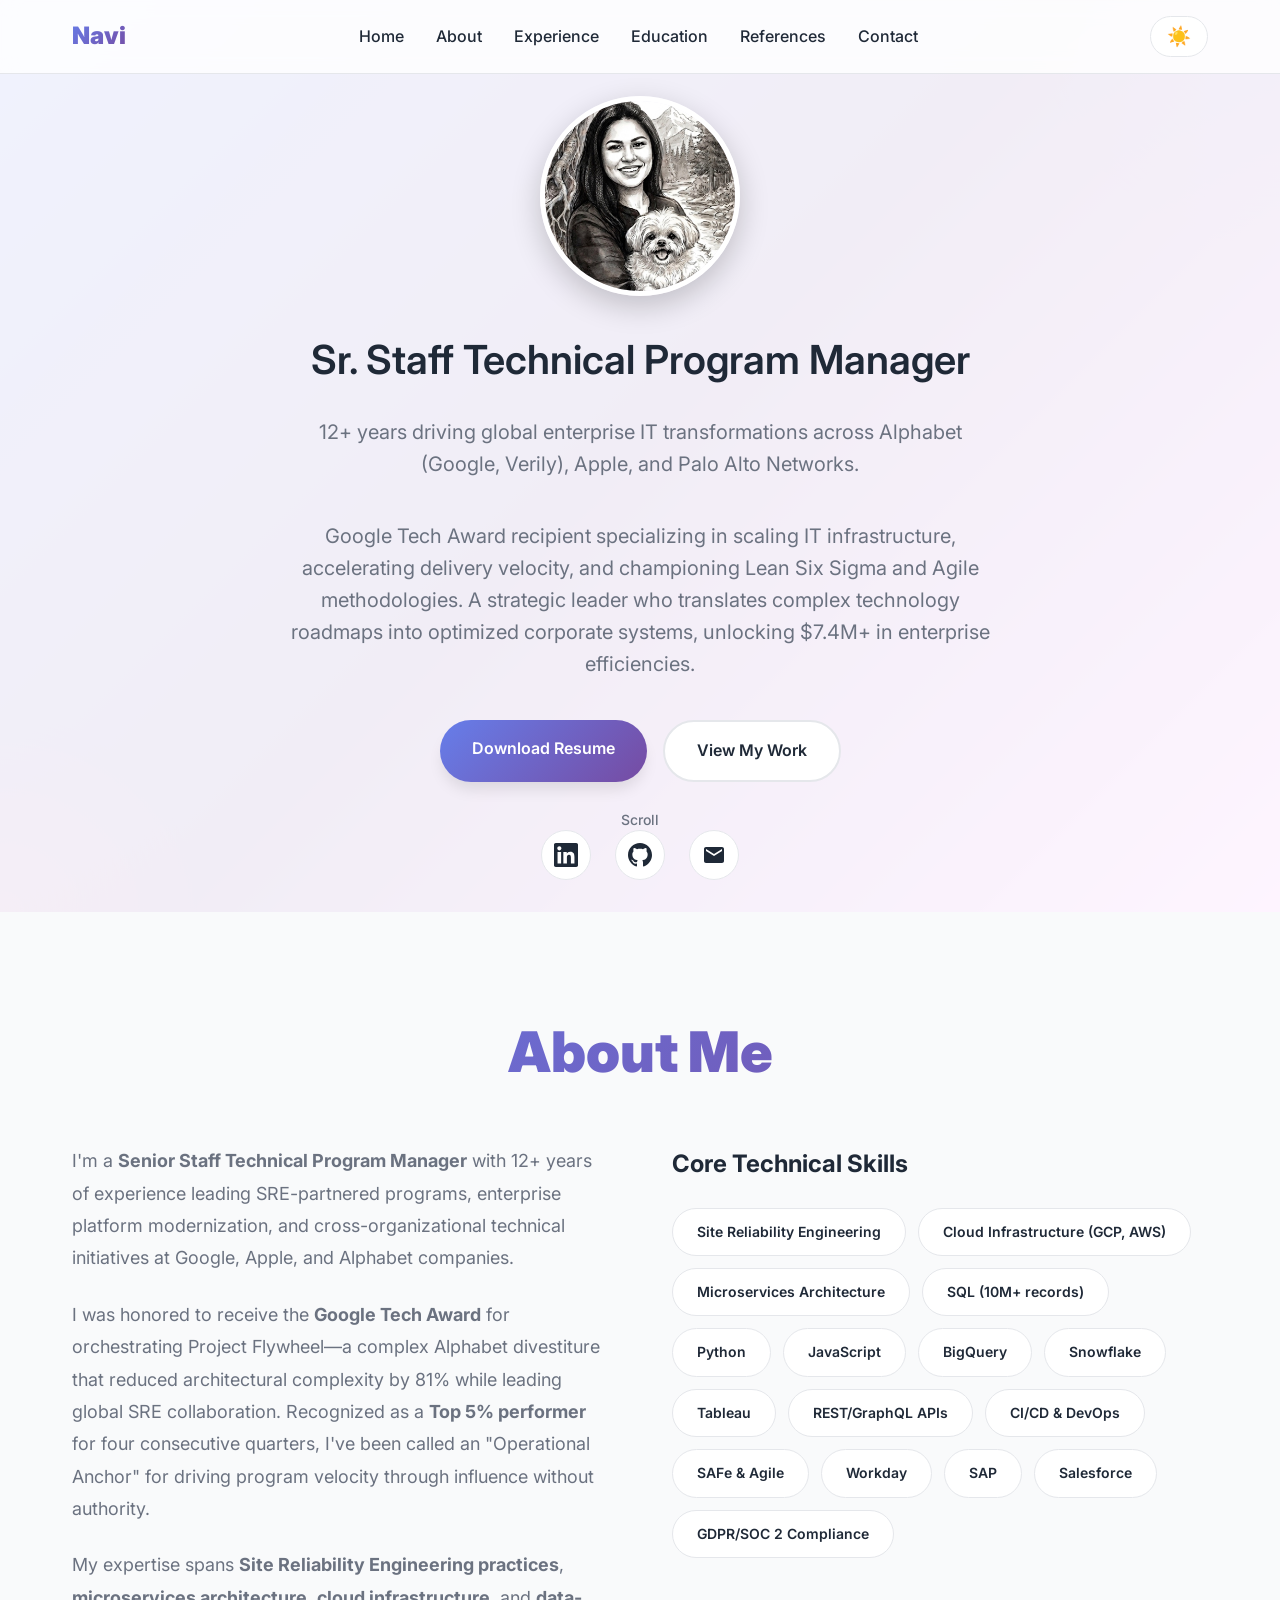
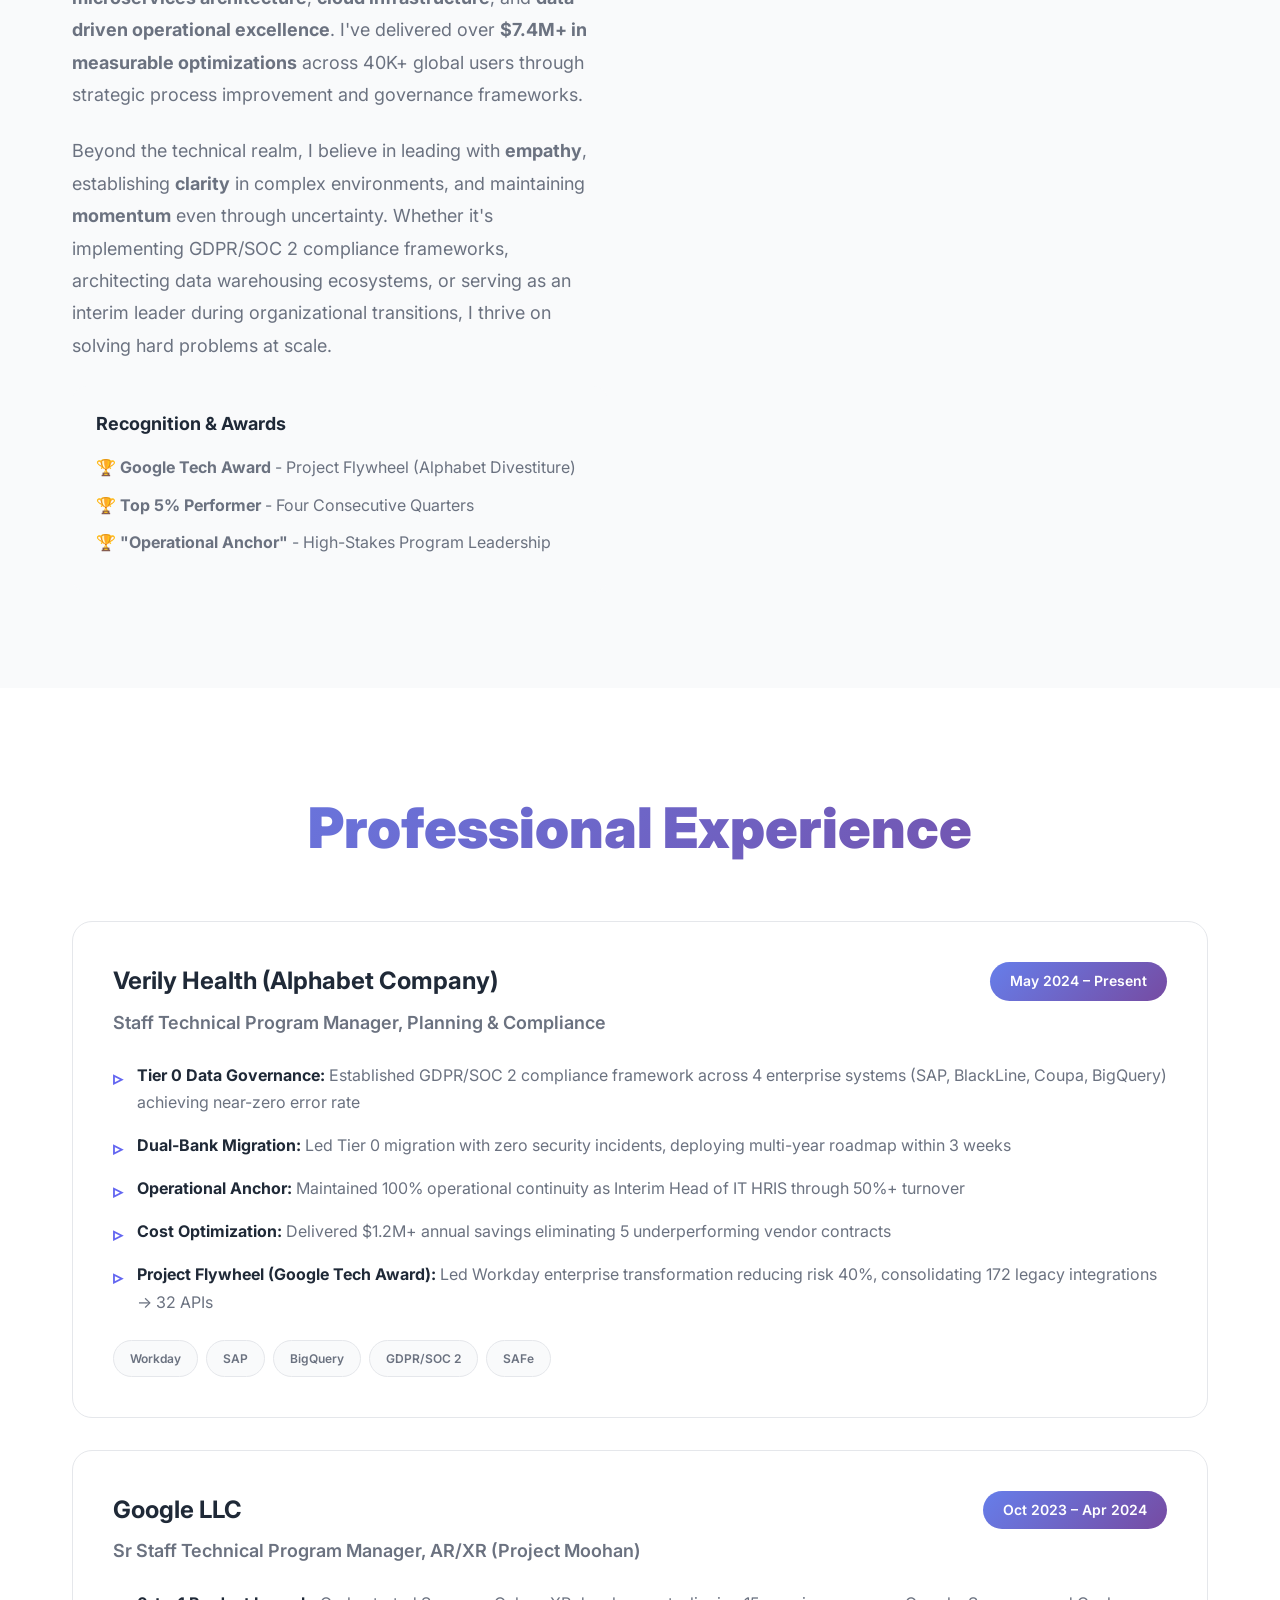
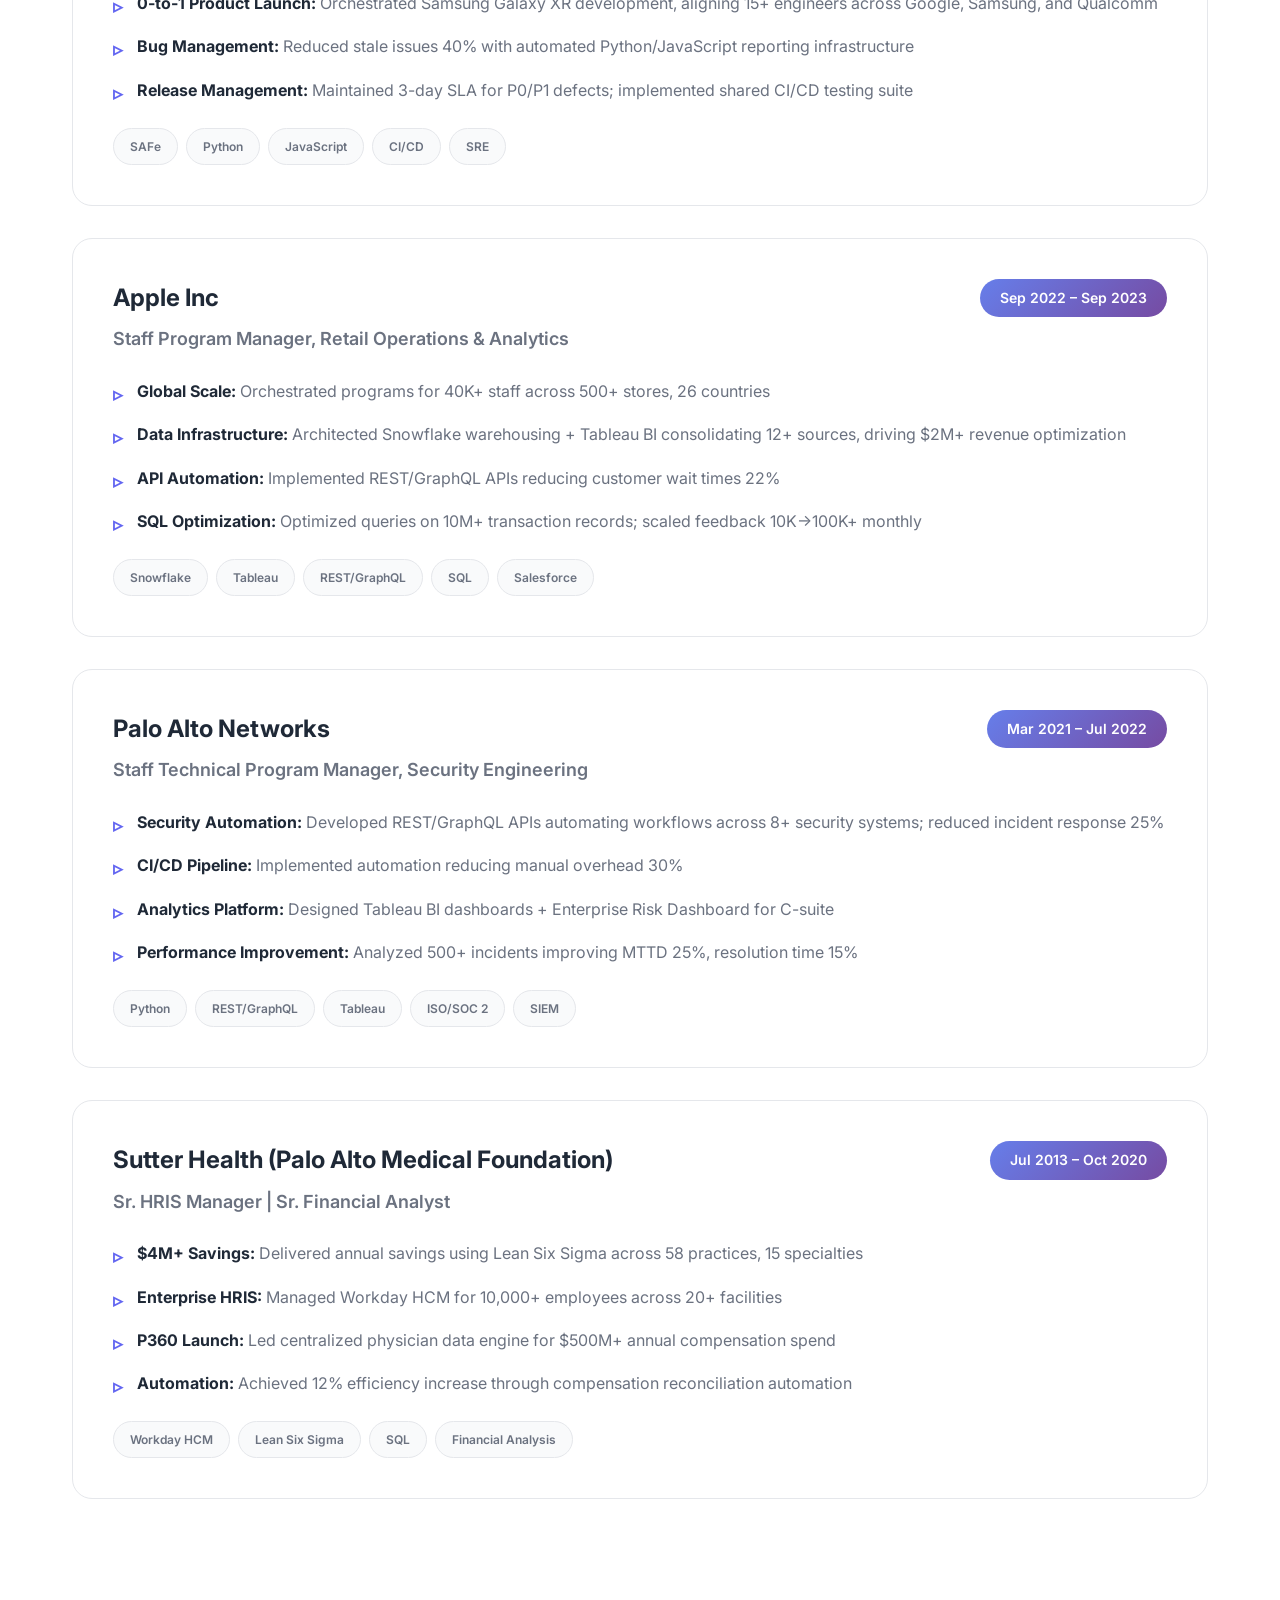
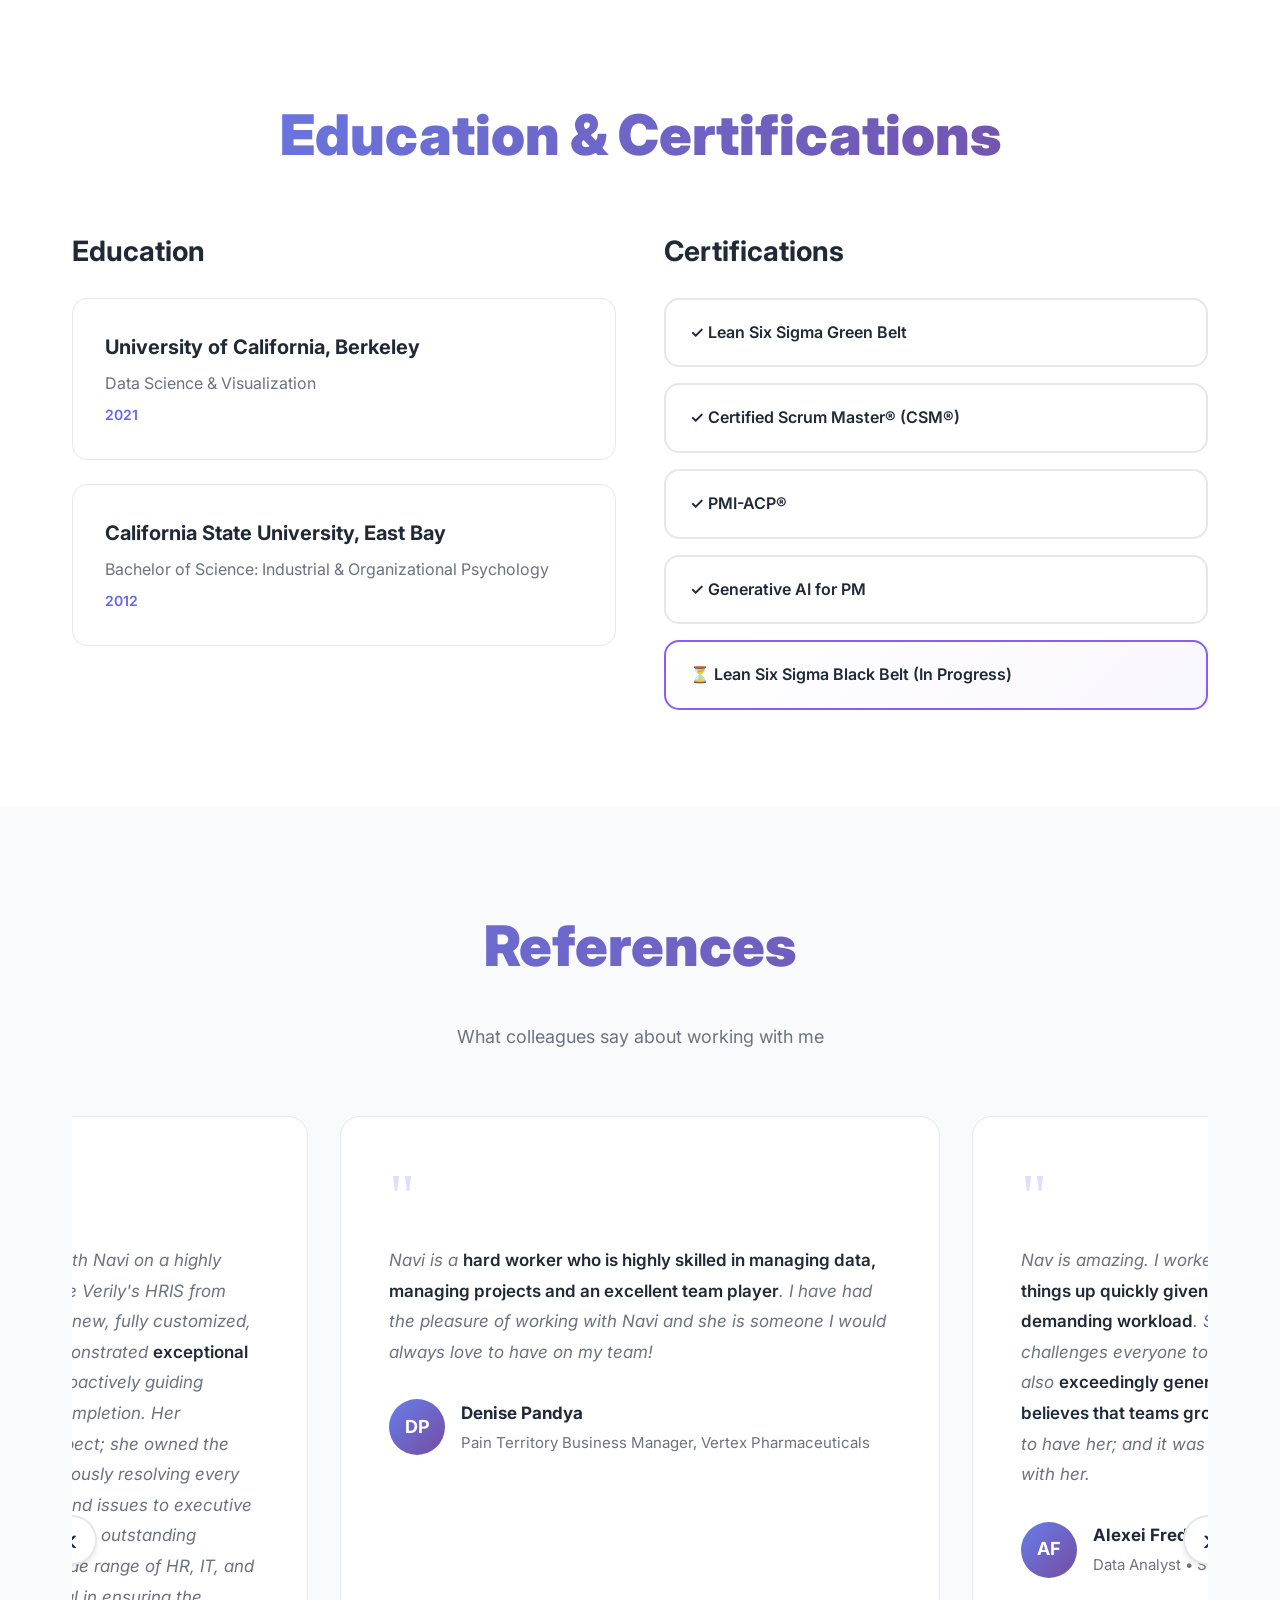
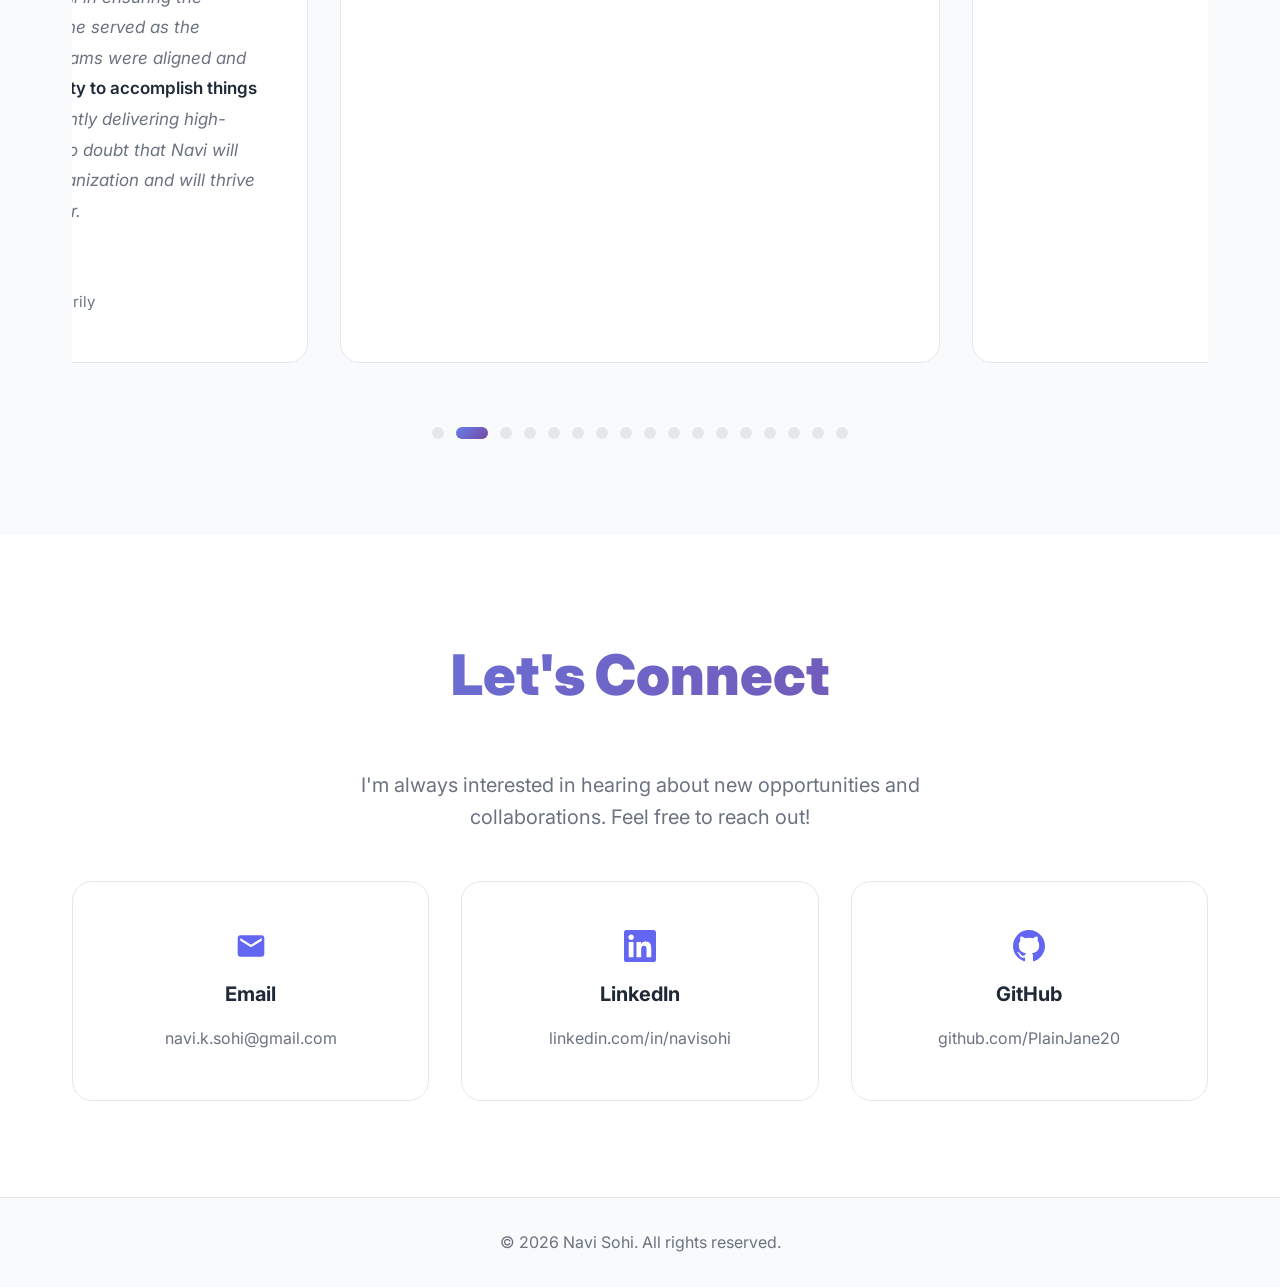
==== commit e58c3bd3: "Remove 'IT' from title - now Sr. Staff Technical Program Manager" ====
--- a/index.html
+++ b/index.html
@@ -3,21 +3,21 @@
 <head>
     <meta charset="UTF-8">
     <meta name="viewport" content="width=device-width, initial-scale=1.0">
-    <title>Navi Sohi - Sr. Staff IT Technical Program Manager | Google Tech Award Winner</title>
-    <meta name="description" content="12+ years driving global enterprise IT transformations across Alphabet (Google, Verily), Apple, and Palo Alto Networks. Google Tech Award recipient specializing in IT infrastructure, Agile methodologies, and unlocking $7.4M+ in enterprise efficiencies.">
+    <title>Navi Sohi - Sr. Staff Technical Program Manager | Google Tech Award Winner</title>
+    <meta name="description" content="12+ years driving global enterprise transformations across Alphabet (Google, Verily), Apple, and Palo Alto Networks. Google Tech Award recipient specializing in IT infrastructure, Agile methodologies, and unlocking $7.4M+ in enterprise efficiencies.">
 
     <!-- Open Graph / Facebook -->
     <meta property="og:type" content="website">
     <meta property="og:url" content="https://plainjane20.github.io/">
-    <meta property="og:title" content="Navi Sohi - Sr. Staff IT Technical Program Manager">
-    <meta property="og:description" content="12+ years driving global enterprise IT transformations at Alphabet, Apple, and Palo Alto Networks. Google Tech Award recipient | $7.4M+ in enterprise efficiencies.">
+    <meta property="og:title" content="Navi Sohi - Sr. Staff Technical Program Manager">
+    <meta property="og:description" content="12+ years driving global enterprise transformations at Alphabet, Apple, and Palo Alto Networks. Google Tech Award recipient | $7.4M+ in enterprise efficiencies.">
     <meta property="og:image" content="https://plainjane20.github.io/profile-photo.jpg">
 
     <!-- Twitter -->
     <meta property="twitter:card" content="summary_large_image">
     <meta property="twitter:url" content="https://plainjane20.github.io/">
-    <meta property="twitter:title" content="Navi Sohi - Sr. Staff IT Technical Program Manager">
-    <meta property="twitter:description" content="12+ years driving global enterprise IT transformations at Alphabet, Apple, and Palo Alto Networks. Google Tech Award recipient.">
+    <meta property="twitter:title" content="Navi Sohi - Sr. Staff Technical Program Manager">
+    <meta property="twitter:description" content="12+ years driving global enterprise transformations at Alphabet, Apple, and Palo Alto Networks. Google Tech Award recipient.">
     <meta property="twitter:image" content="https://plainjane20.github.io/profile-photo.jpg">
 
     <link rel="stylesheet" href="styles.css">
@@ -54,7 +54,7 @@
                     <img src="profile-photo.jpg" alt="Navi Sohi" class="profile-img" onerror="this.src='profile-photo-placeholder.svg'">
                 </div>
                 <h1 class="hero-title">Navi Sohi</h1>
-                <h2 class="hero-subtitle">Sr. Staff IT Technical Program Manager</h2>
+                <h2 class="hero-subtitle">Sr. Staff Technical Program Manager</h2>
                 <p class="hero-description">
                     12+ years driving global enterprise IT transformations across Alphabet (Google, Verily), Apple, and Palo Alto Networks.
                 </p>
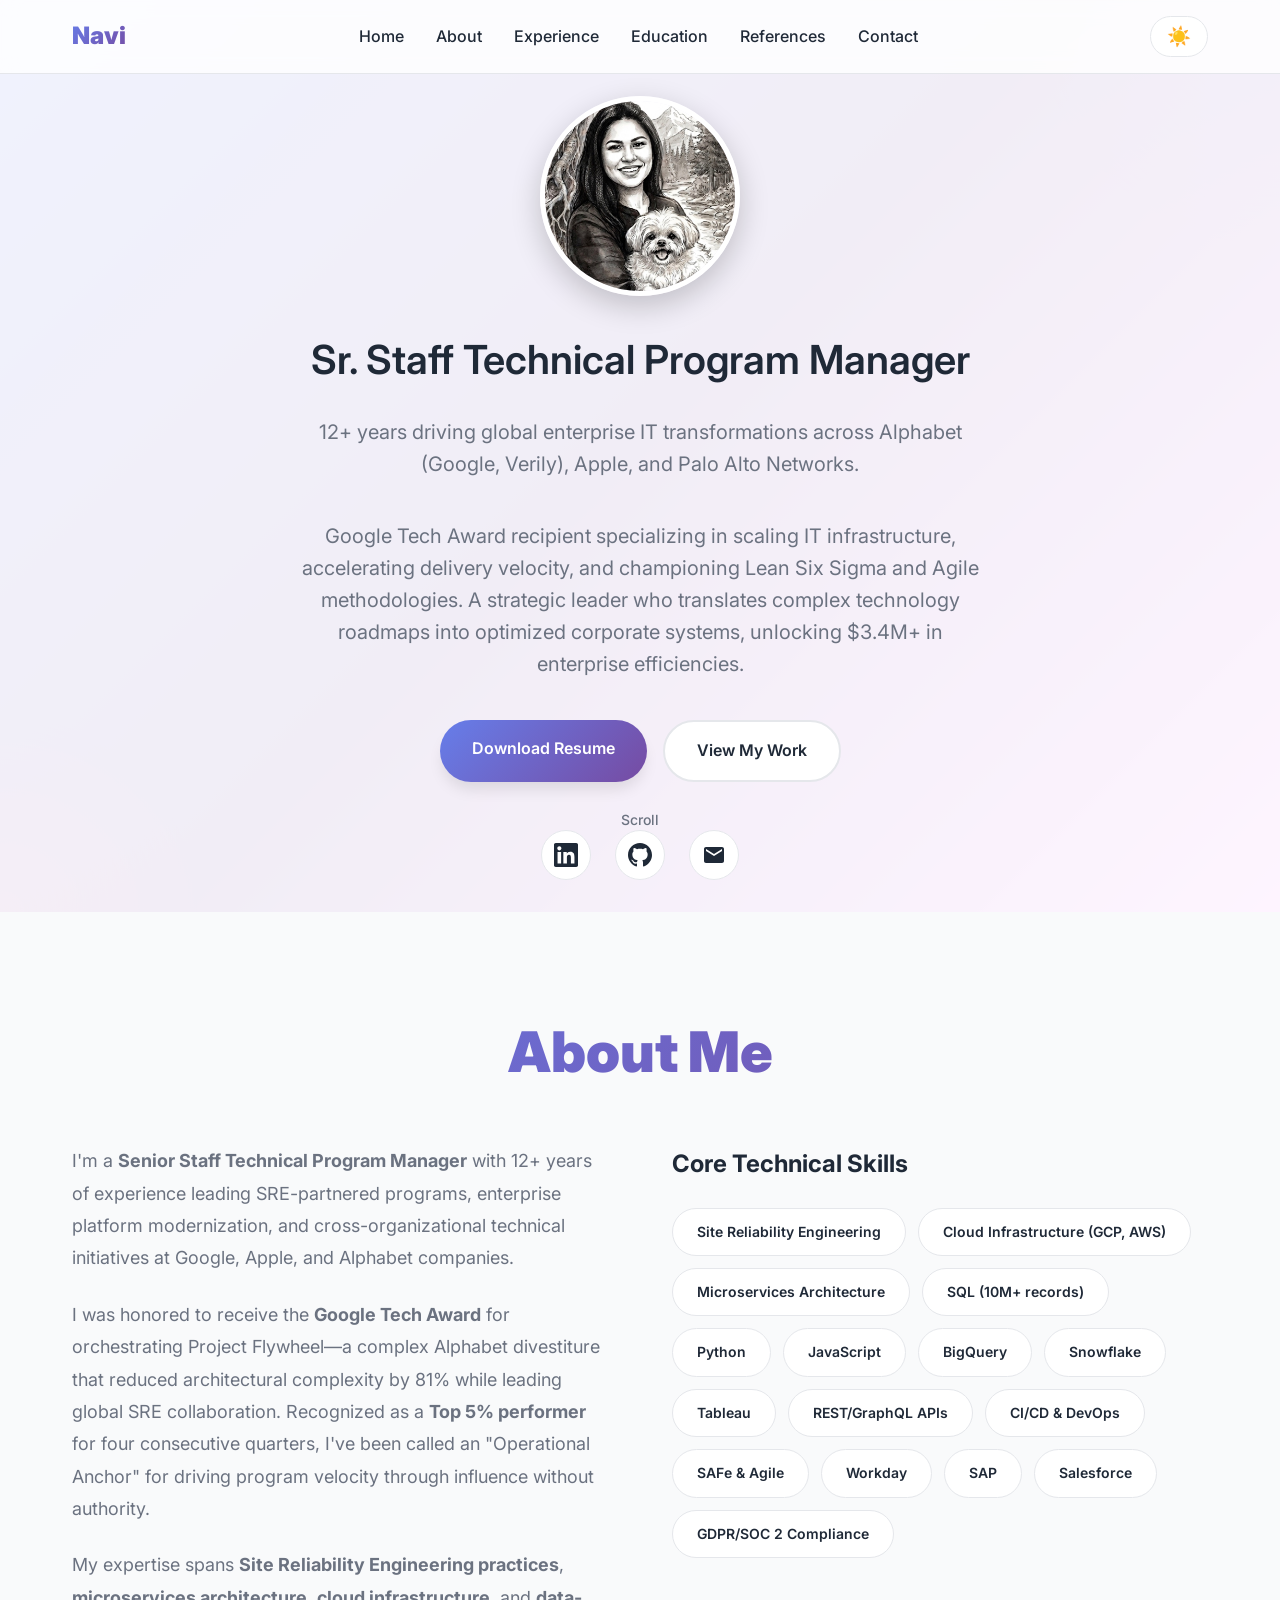
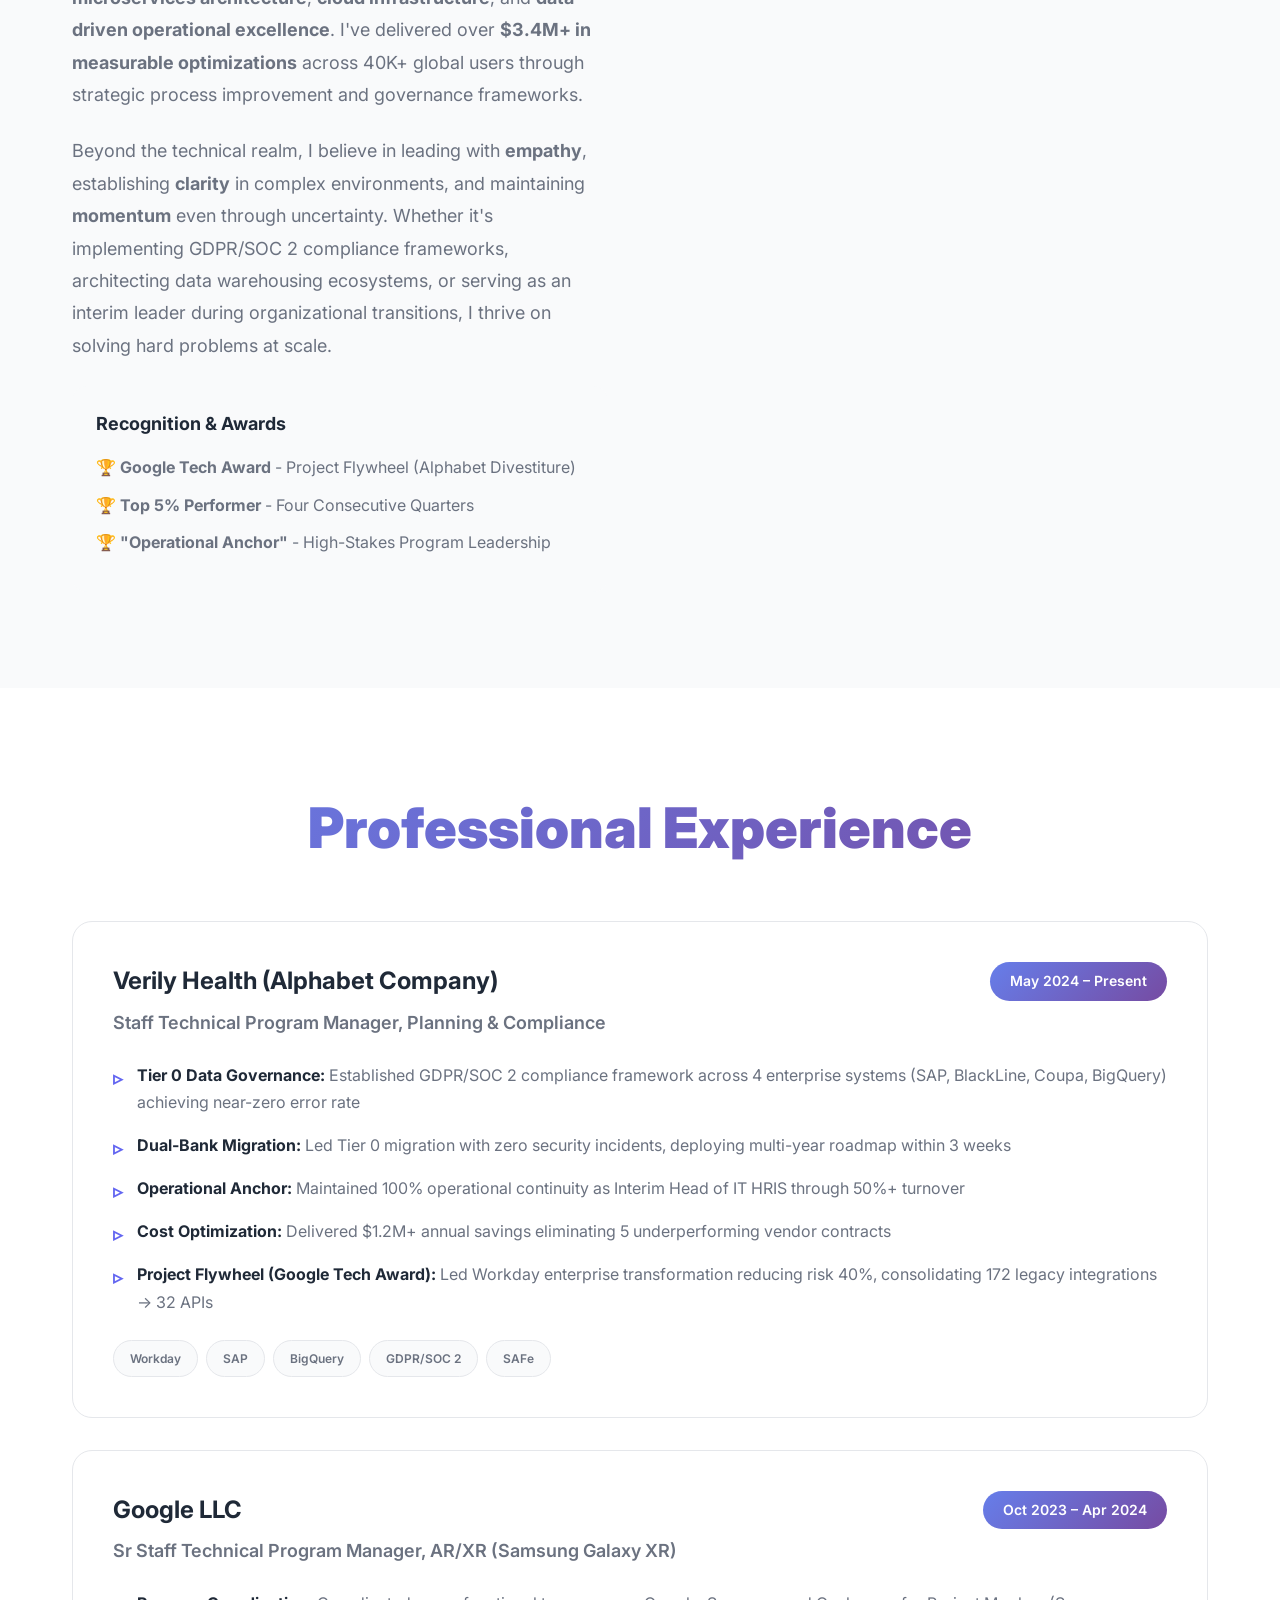
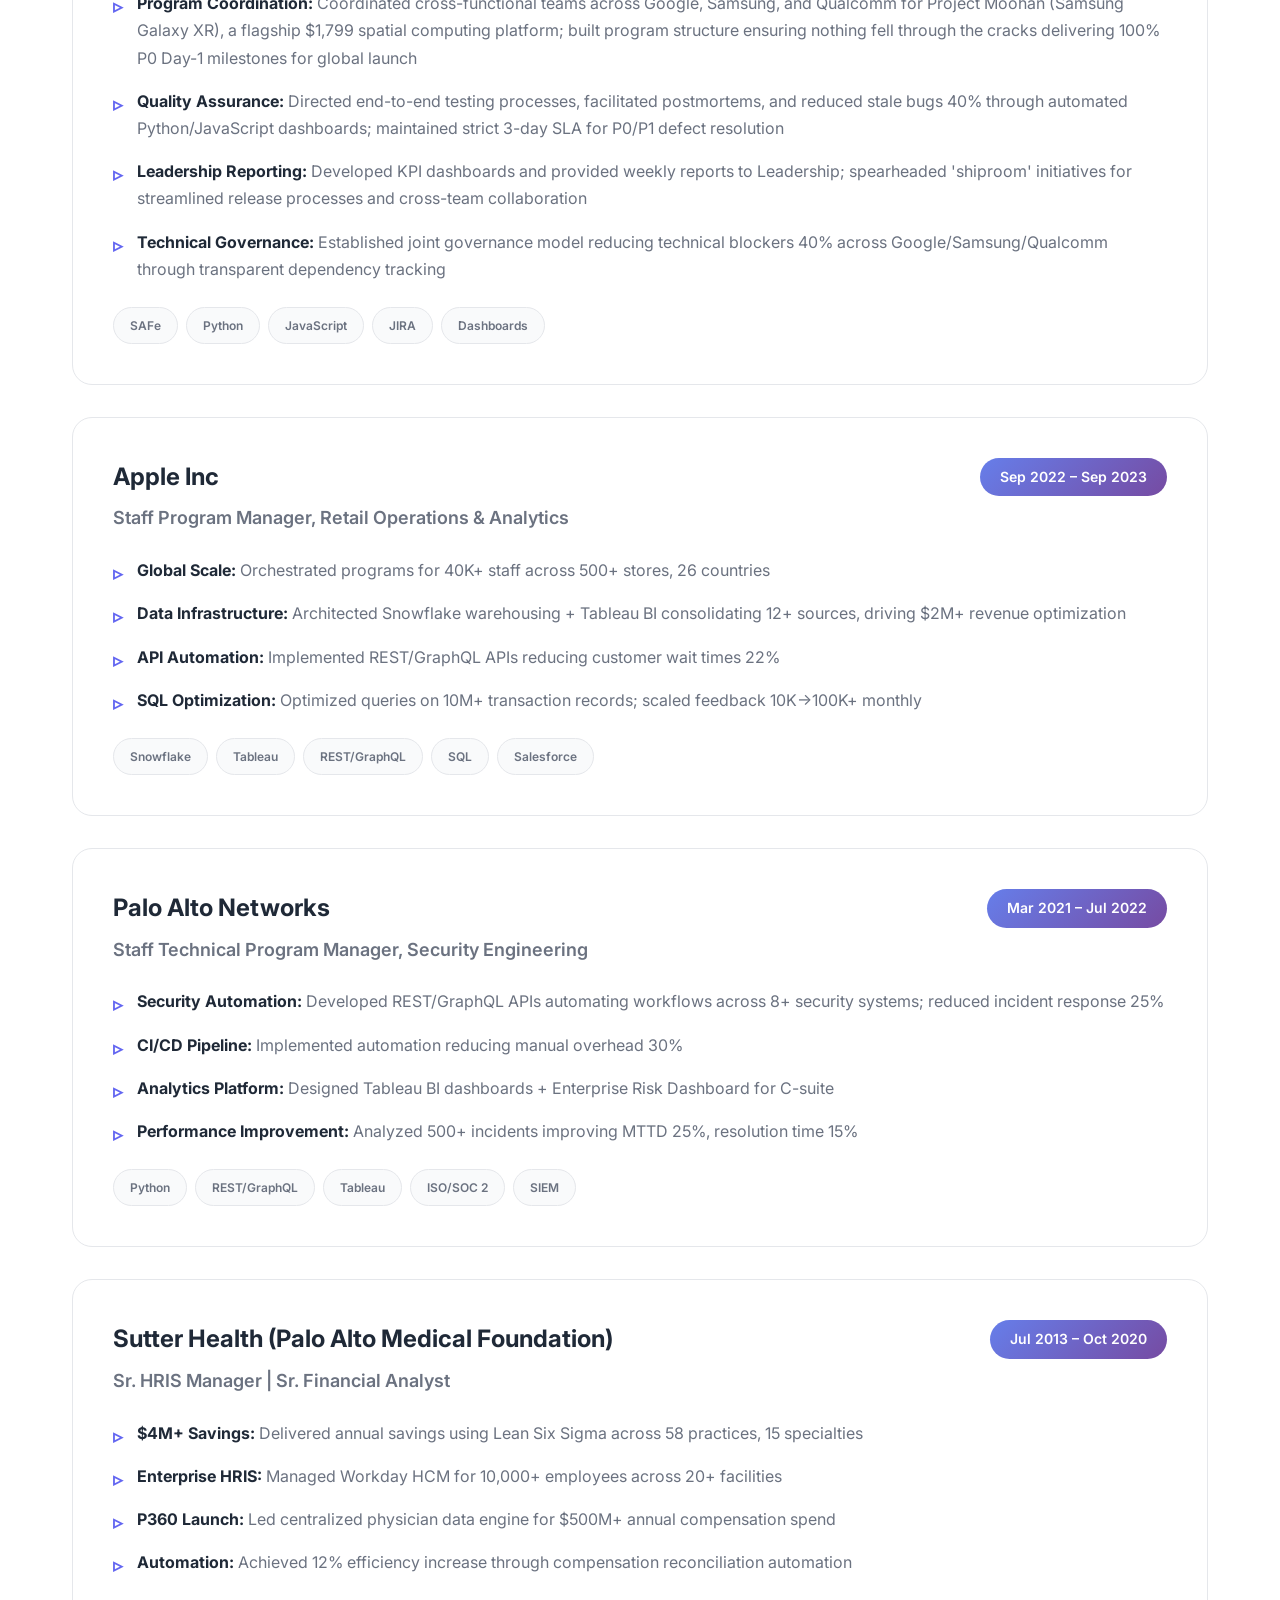
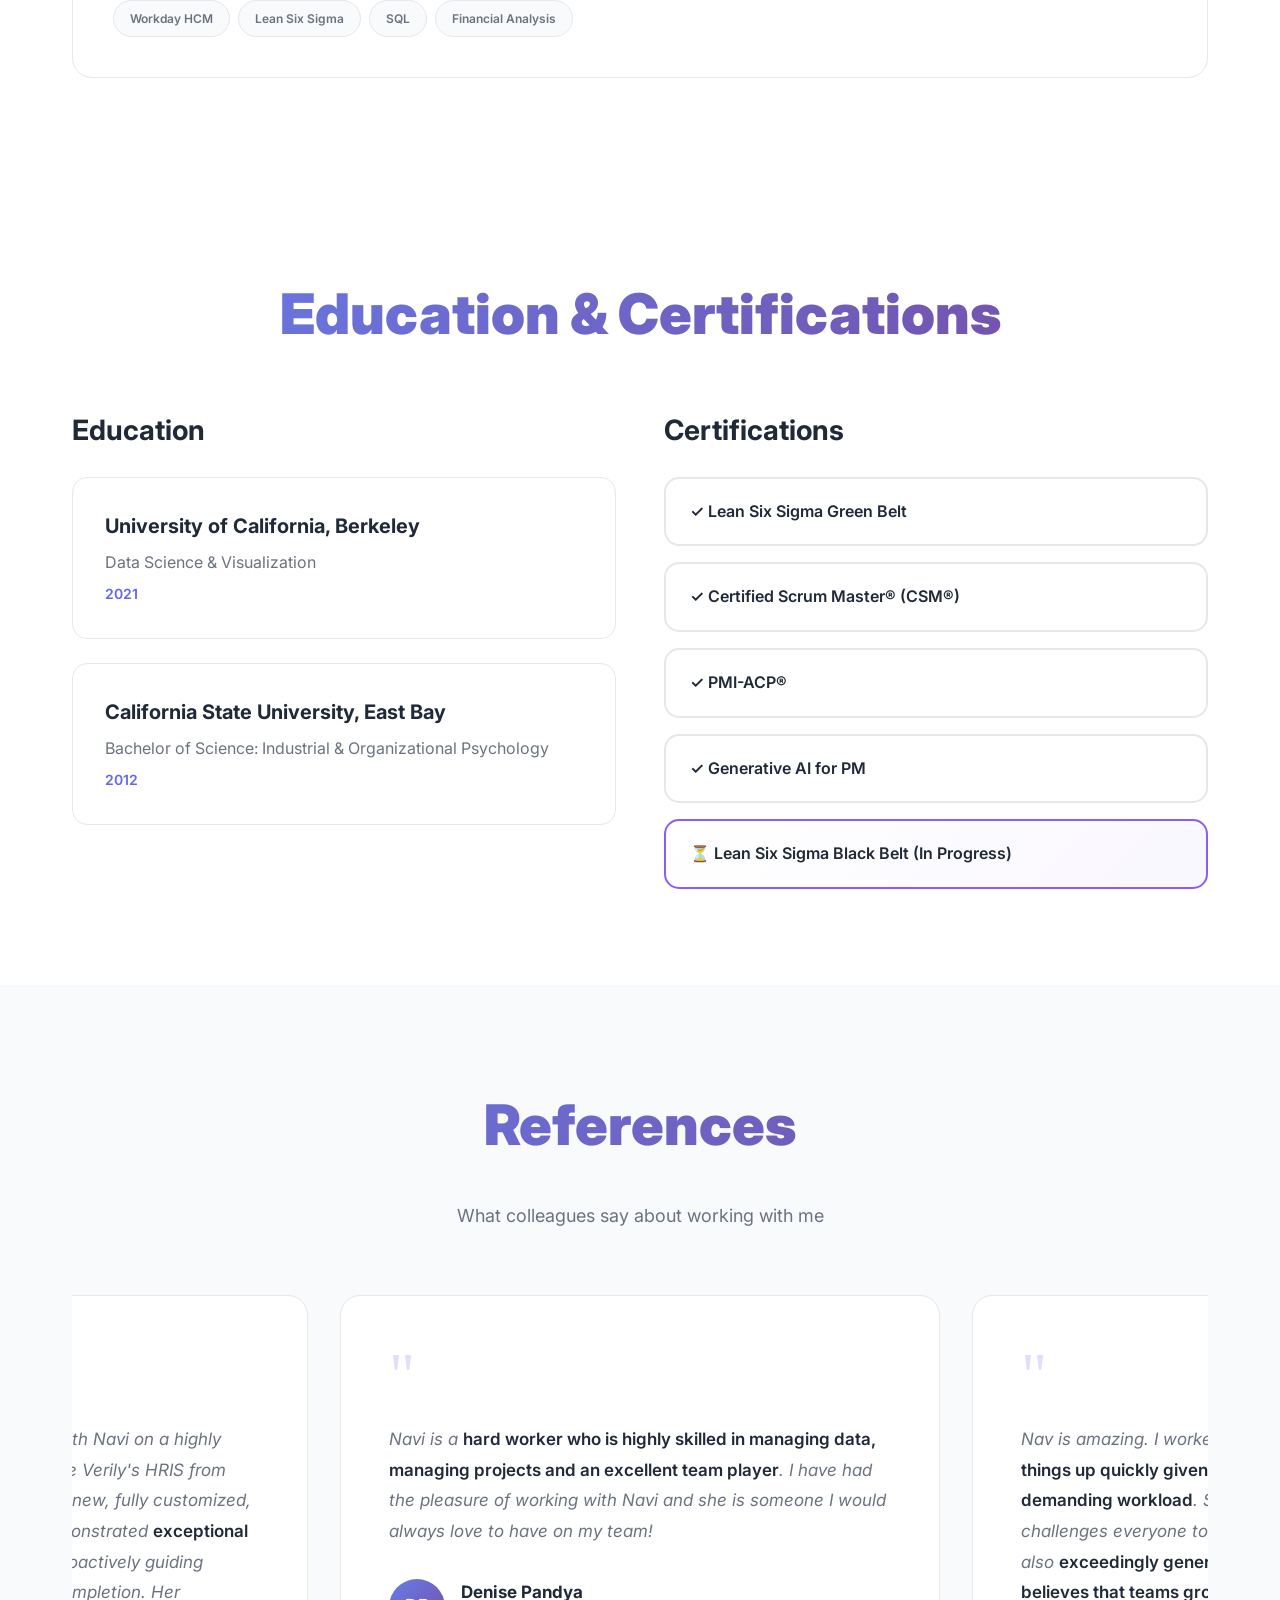
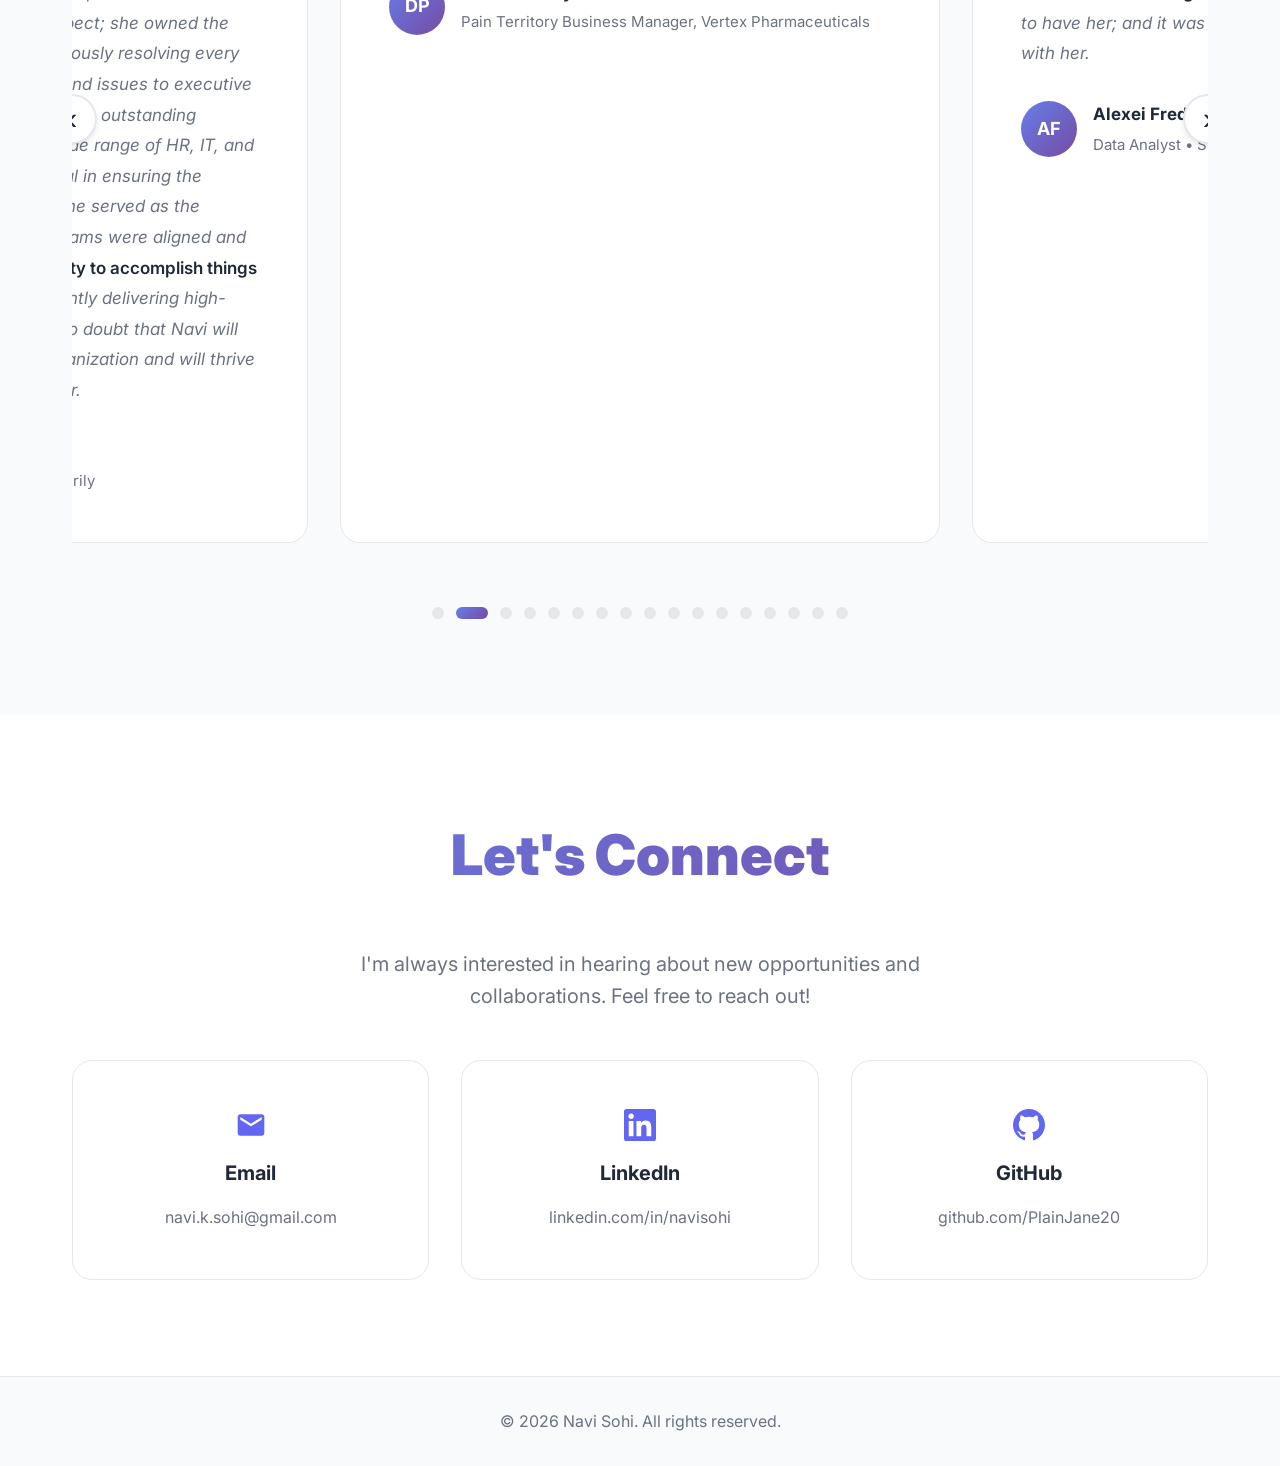
==== commit b3c537f8: "Fix: Update career savings to $3.4M and correct Google role description - Changed total savings from" ====
--- a/index.html
+++ b/index.html
@@ -4,13 +4,13 @@
     <meta charset="UTF-8">
     <meta name="viewport" content="width=device-width, initial-scale=1.0">
     <title>Navi Sohi - Sr. Staff Technical Program Manager | Google Tech Award Winner</title>
-    <meta name="description" content="12+ years driving global enterprise transformations across Alphabet (Google, Verily), Apple, and Palo Alto Networks. Google Tech Award recipient specializing in IT infrastructure, Agile methodologies, and unlocking $7.4M+ in enterprise efficiencies.">
+    <meta name="description" content="12+ years driving global enterprise transformations across Alphabet (Google, Verily), Apple, and Palo Alto Networks. Google Tech Award recipient specializing in IT infrastructure, Agile methodologies, and unlocking $3.4M+ in enterprise efficiencies.">
 
     <!-- Open Graph / Facebook -->
     <meta property="og:type" content="website">
     <meta property="og:url" content="https://plainjane20.github.io/">
     <meta property="og:title" content="Navi Sohi - Sr. Staff Technical Program Manager">
-    <meta property="og:description" content="12+ years driving global enterprise transformations at Alphabet, Apple, and Palo Alto Networks. Google Tech Award recipient | $7.4M+ in enterprise efficiencies.">
+    <meta property="og:description" content="12+ years driving global enterprise transformations at Alphabet, Apple, and Palo Alto Networks. Google Tech Award recipient | $3.4M+ in enterprise efficiencies.">
     <meta property="og:image" content="https://plainjane20.github.io/profile-photo.jpg">
 
     <!-- Twitter -->
@@ -59,7 +59,7 @@
                     12+ years driving global enterprise IT transformations across Alphabet (Google, Verily), Apple, and Palo Alto Networks.
                 </p>
                 <p class="hero-description">
-                    Google Tech Award recipient specializing in scaling IT infrastructure, accelerating delivery velocity, and championing Lean Six Sigma and Agile methodologies. A strategic leader who translates complex technology roadmaps into optimized corporate systems, unlocking $7.4M+ in enterprise efficiencies.
+                    Google Tech Award recipient specializing in scaling IT infrastructure, accelerating delivery velocity, and championing Lean Six Sigma and Agile methodologies. A strategic leader who translates complex technology roadmaps into optimized corporate systems, unlocking $3.4M+ in enterprise efficiencies.
                 </p>
                 <div class="hero-buttons">
                     <a href="NaviSohi_Resume.pdf" download class="btn btn-primary">Download Resume</a>
@@ -104,7 +104,7 @@
                     <p>
                         My expertise spans <strong>Site Reliability Engineering practices</strong>, <strong>microservices architecture</strong>,
                         <strong>cloud infrastructure</strong>, and <strong>data-driven operational excellence</strong>. I've delivered over
-                        <strong>$7.4M+ in measurable optimizations</strong> across 40K+ global users through strategic process improvement
+                        <strong>$3.4M+ in measurable optimizations</strong> across 40K+ global users through strategic process improvement
                         and governance frameworks.
                     </p>
                     <p>
@@ -184,22 +184,23 @@
                     <div class="experience-header">
                         <div>
                             <h3>Google LLC</h3>
-                            <h4>Sr Staff Technical Program Manager, AR/XR (Project Moohan)</h4>
+                            <h4>Sr Staff Technical Program Manager, AR/XR (Samsung Galaxy XR)</h4>
                         </div>
                         <span class="date-badge">Oct 2023 – Apr 2024</span>
                     </div>
                     <div class="experience-content">
                         <ul class="achievement-list">
-                            <li><strong>0-to-1 Product Launch:</strong> Orchestrated Samsung Galaxy XR development, aligning 15+ engineers across Google, Samsung, and Qualcomm</li>
-                            <li><strong>Bug Management:</strong> Reduced stale issues 40% with automated Python/JavaScript reporting infrastructure</li>
-                            <li><strong>Release Management:</strong> Maintained 3-day SLA for P0/P1 defects; implemented shared CI/CD testing suite</li>
+                            <li><strong>Program Coordination:</strong> Coordinated cross-functional teams across Google, Samsung, and Qualcomm for Project Moohan (Samsung Galaxy XR), a flagship $1,799 spatial computing platform; built program structure ensuring nothing fell through the cracks delivering 100% P0 Day-1 milestones for global launch</li>
+                            <li><strong>Quality Assurance:</strong> Directed end-to-end testing processes, facilitated postmortems, and reduced stale bugs 40% through automated Python/JavaScript dashboards; maintained strict 3-day SLA for P0/P1 defect resolution</li>
+                            <li><strong>Leadership Reporting:</strong> Developed KPI dashboards and provided weekly reports to Leadership; spearheaded 'shiproom' initiatives for streamlined release processes and cross-team collaboration</li>
+                            <li><strong>Technical Governance:</strong> Established joint governance model reducing technical blockers 40% across Google/Samsung/Qualcomm through transparent dependency tracking</li>
                         </ul>
                         <div class="tech-stack">
                             <span class="tech-tag">SAFe</span>
                             <span class="tech-tag">Python</span>
                             <span class="tech-tag">JavaScript</span>
-                            <span class="tech-tag">CI/CD</span>
-                            <span class="tech-tag">SRE</span>
+                            <span class="tech-tag">JIRA</span>
+                            <span class="tech-tag">Dashboards</span>
                         </div>
                     </div>
                 </div>
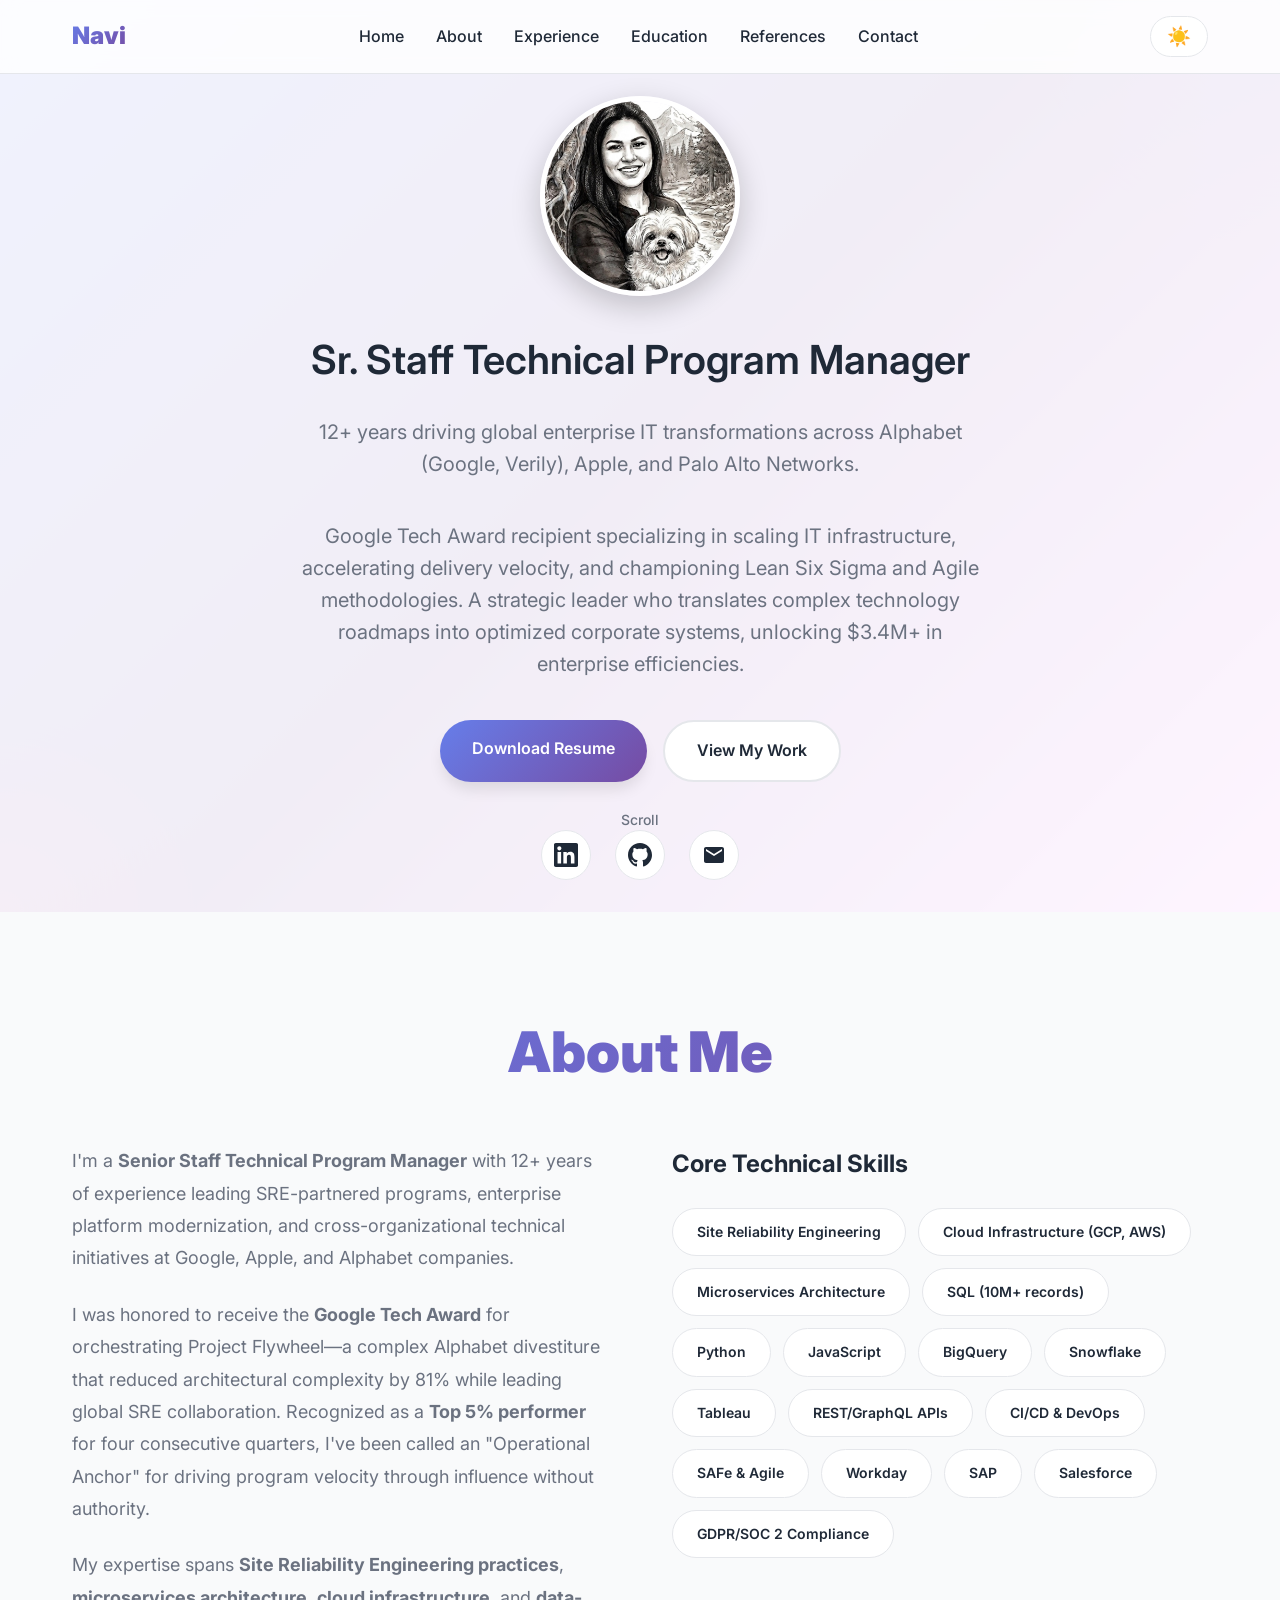
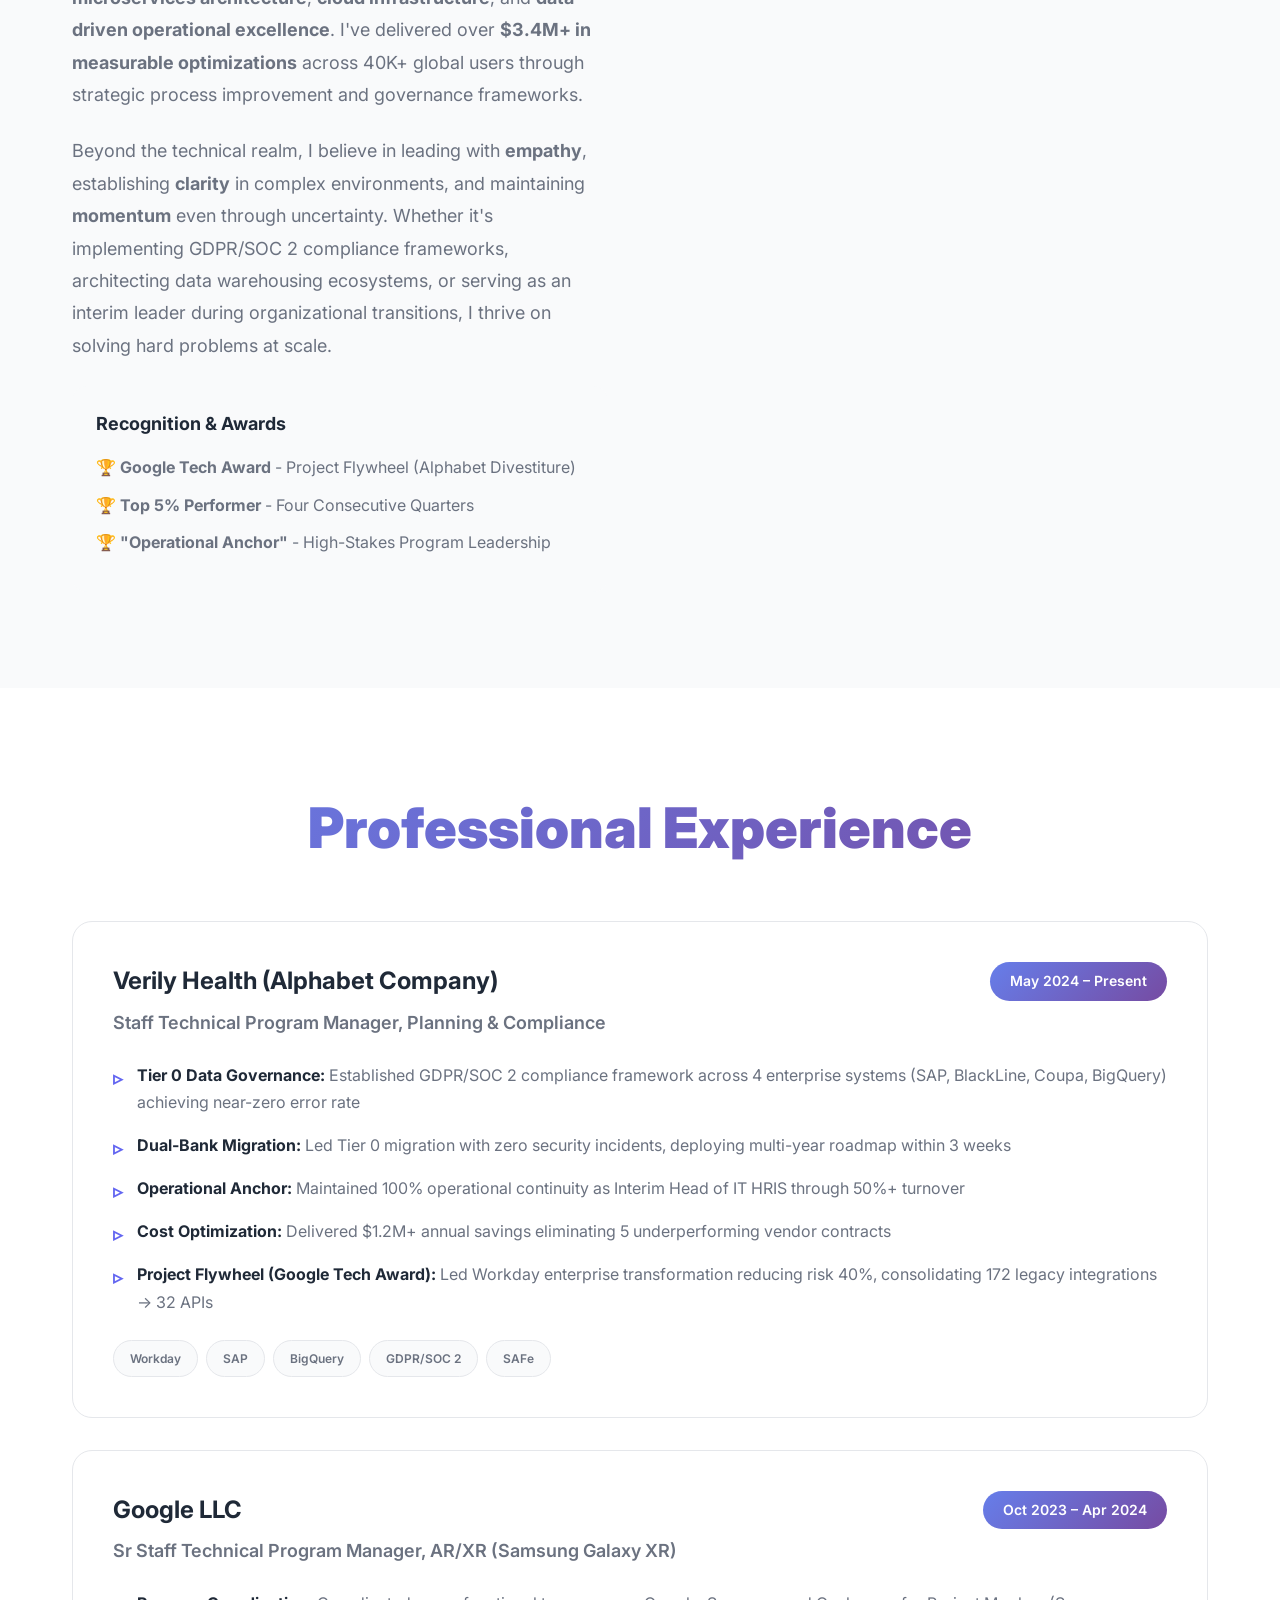
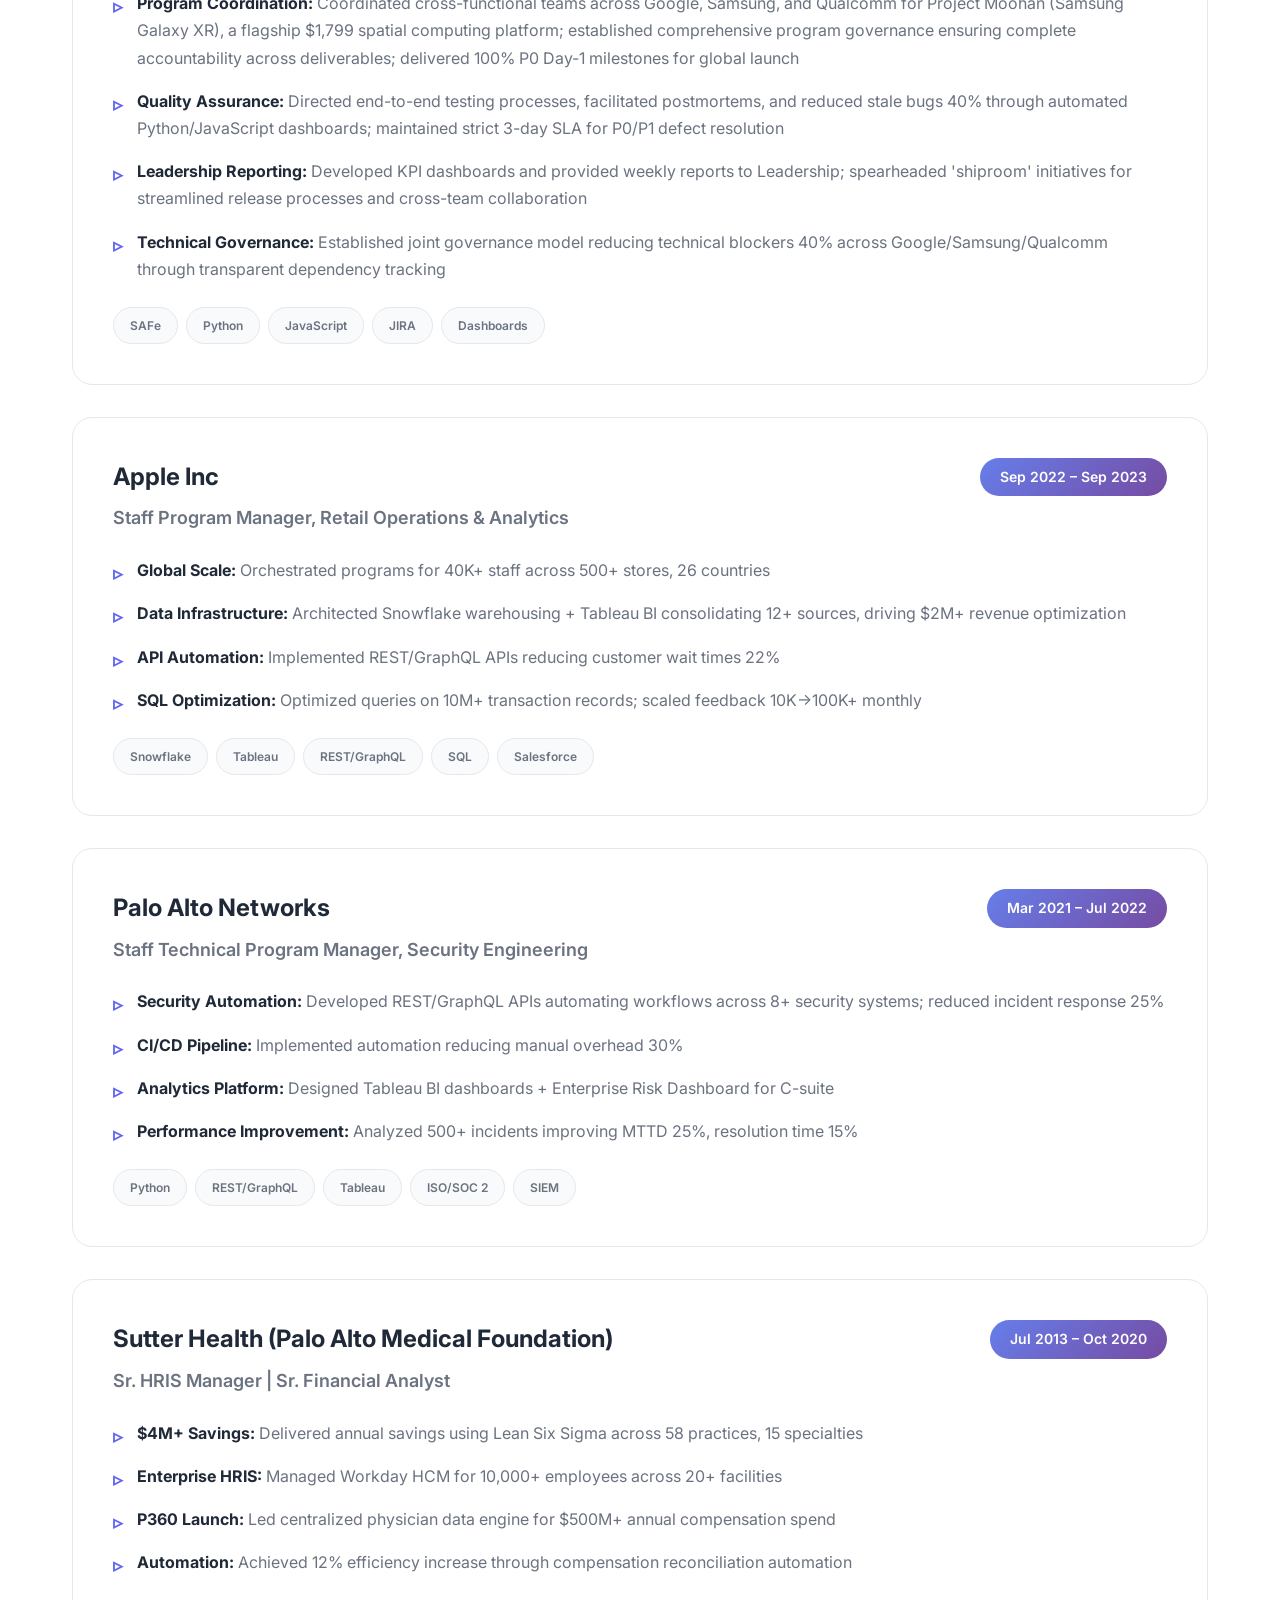
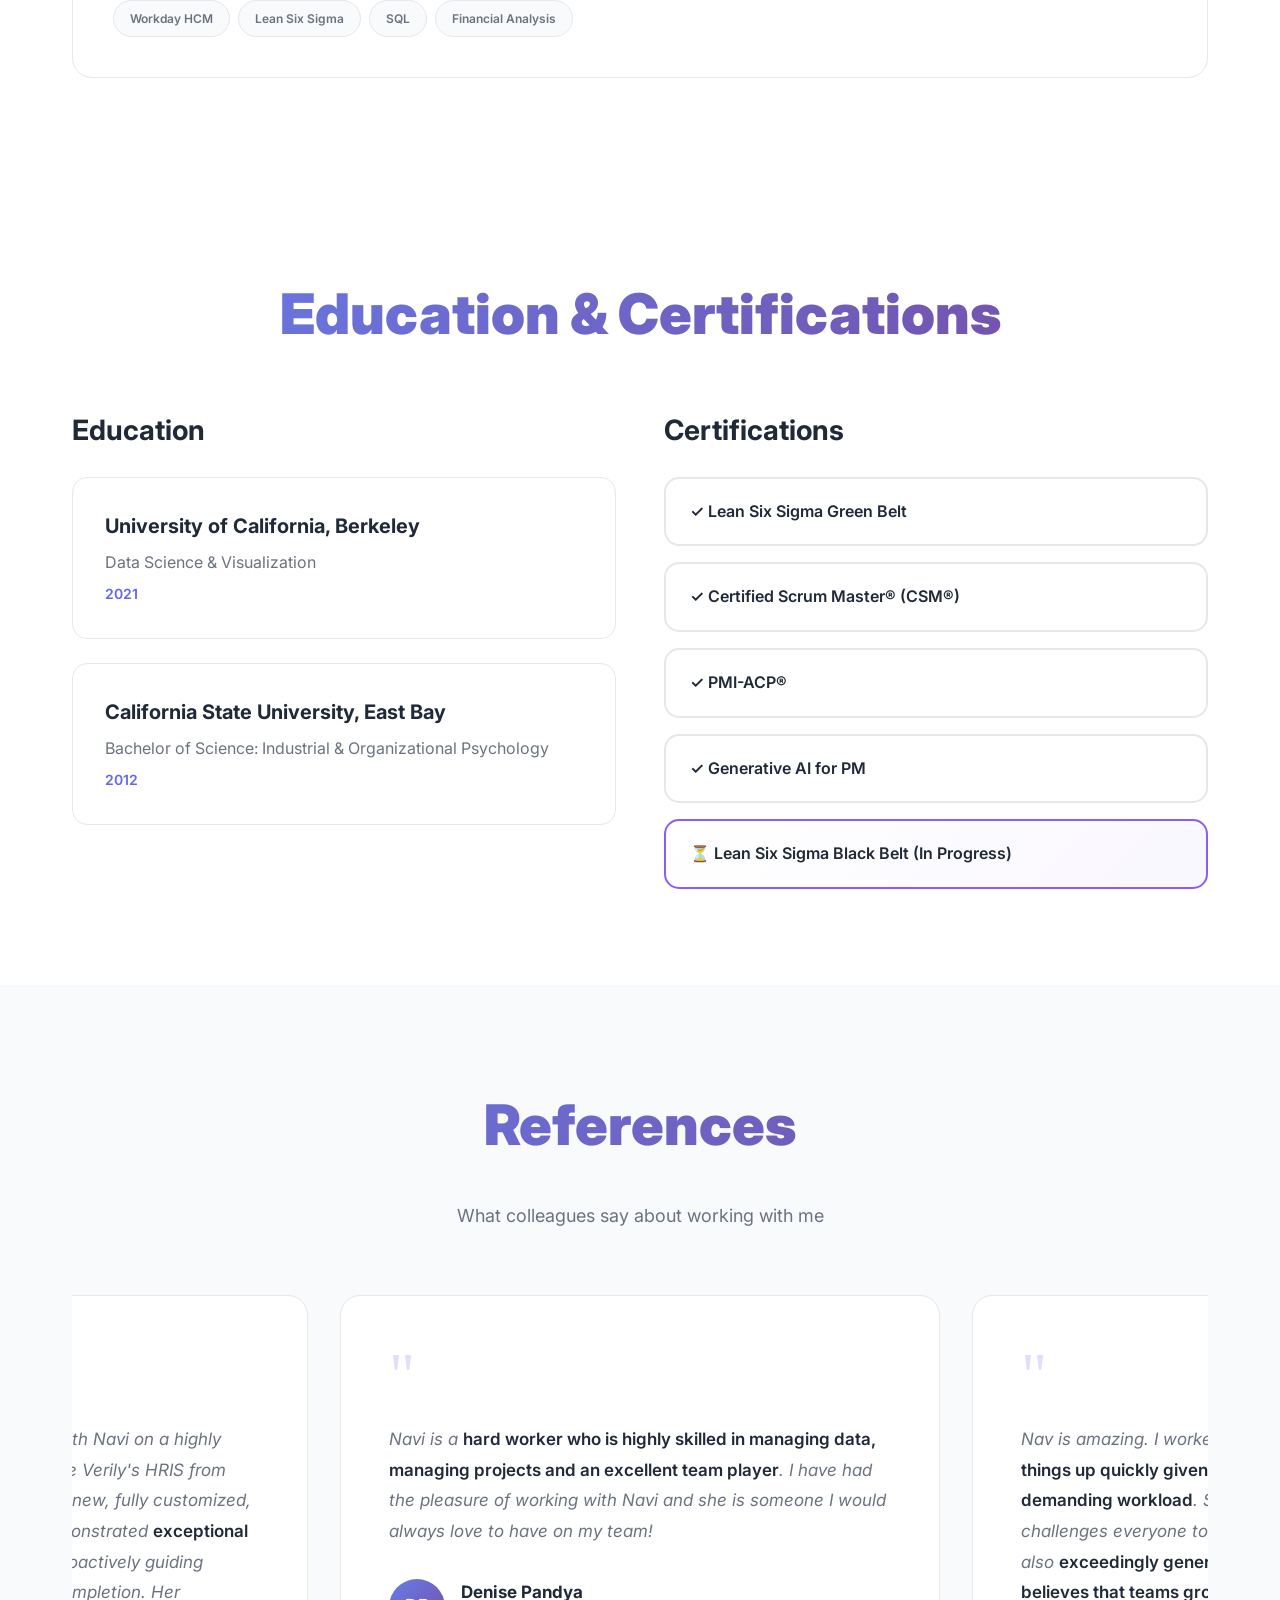
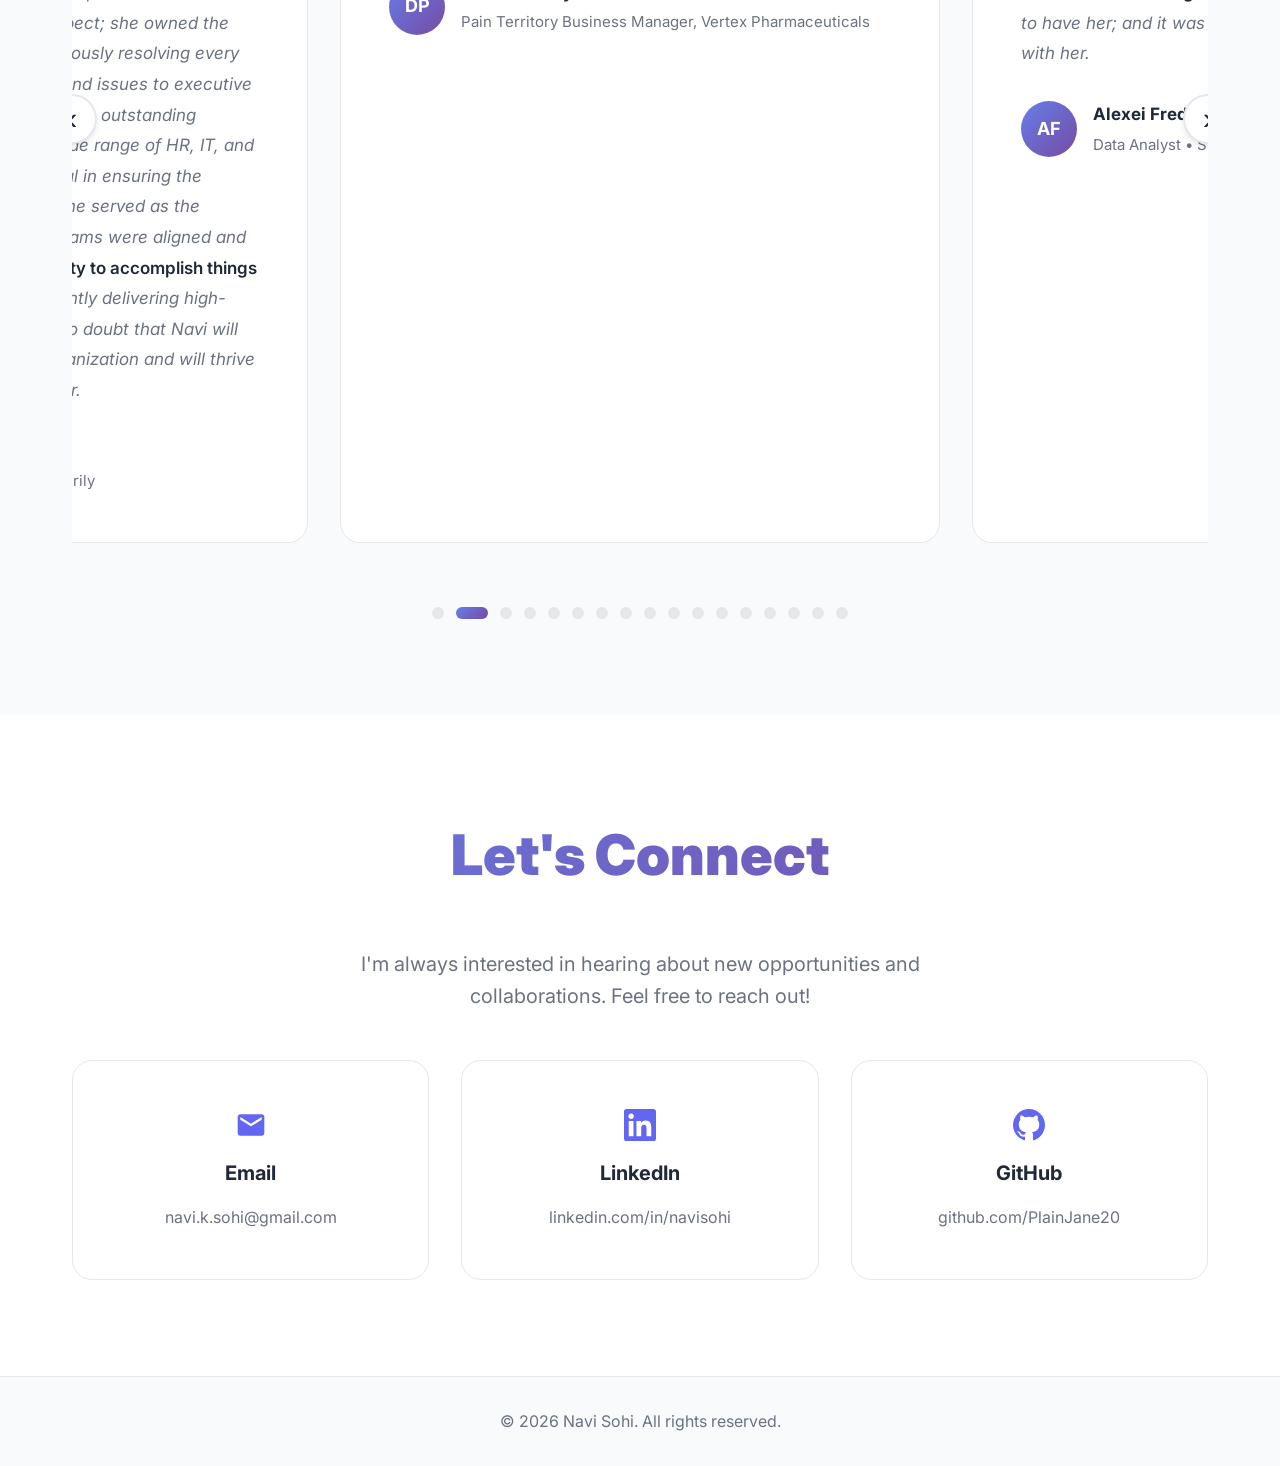
==== commit 154bc815: "Polish: Replace informal phrase with executive-level language Changed 'built program structure ensur" ====
--- a/index.html
+++ b/index.html
@@ -190,7 +190,7 @@
                     </div>
                     <div class="experience-content">
                         <ul class="achievement-list">
-                            <li><strong>Program Coordination:</strong> Coordinated cross-functional teams across Google, Samsung, and Qualcomm for Project Moohan (Samsung Galaxy XR), a flagship $1,799 spatial computing platform; built program structure ensuring nothing fell through the cracks delivering 100% P0 Day-1 milestones for global launch</li>
+                            <li><strong>Program Coordination:</strong> Coordinated cross-functional teams across Google, Samsung, and Qualcomm for Project Moohan (Samsung Galaxy XR), a flagship $1,799 spatial computing platform; established comprehensive program governance ensuring complete accountability across deliverables; delivered 100% P0 Day-1 milestones for global launch</li>
                             <li><strong>Quality Assurance:</strong> Directed end-to-end testing processes, facilitated postmortems, and reduced stale bugs 40% through automated Python/JavaScript dashboards; maintained strict 3-day SLA for P0/P1 defect resolution</li>
                             <li><strong>Leadership Reporting:</strong> Developed KPI dashboards and provided weekly reports to Leadership; spearheaded 'shiproom' initiatives for streamlined release processes and cross-team collaboration</li>
                             <li><strong>Technical Governance:</strong> Established joint governance model reducing technical blockers 40% across Google/Samsung/Qualcomm through transparent dependency tracking</li>
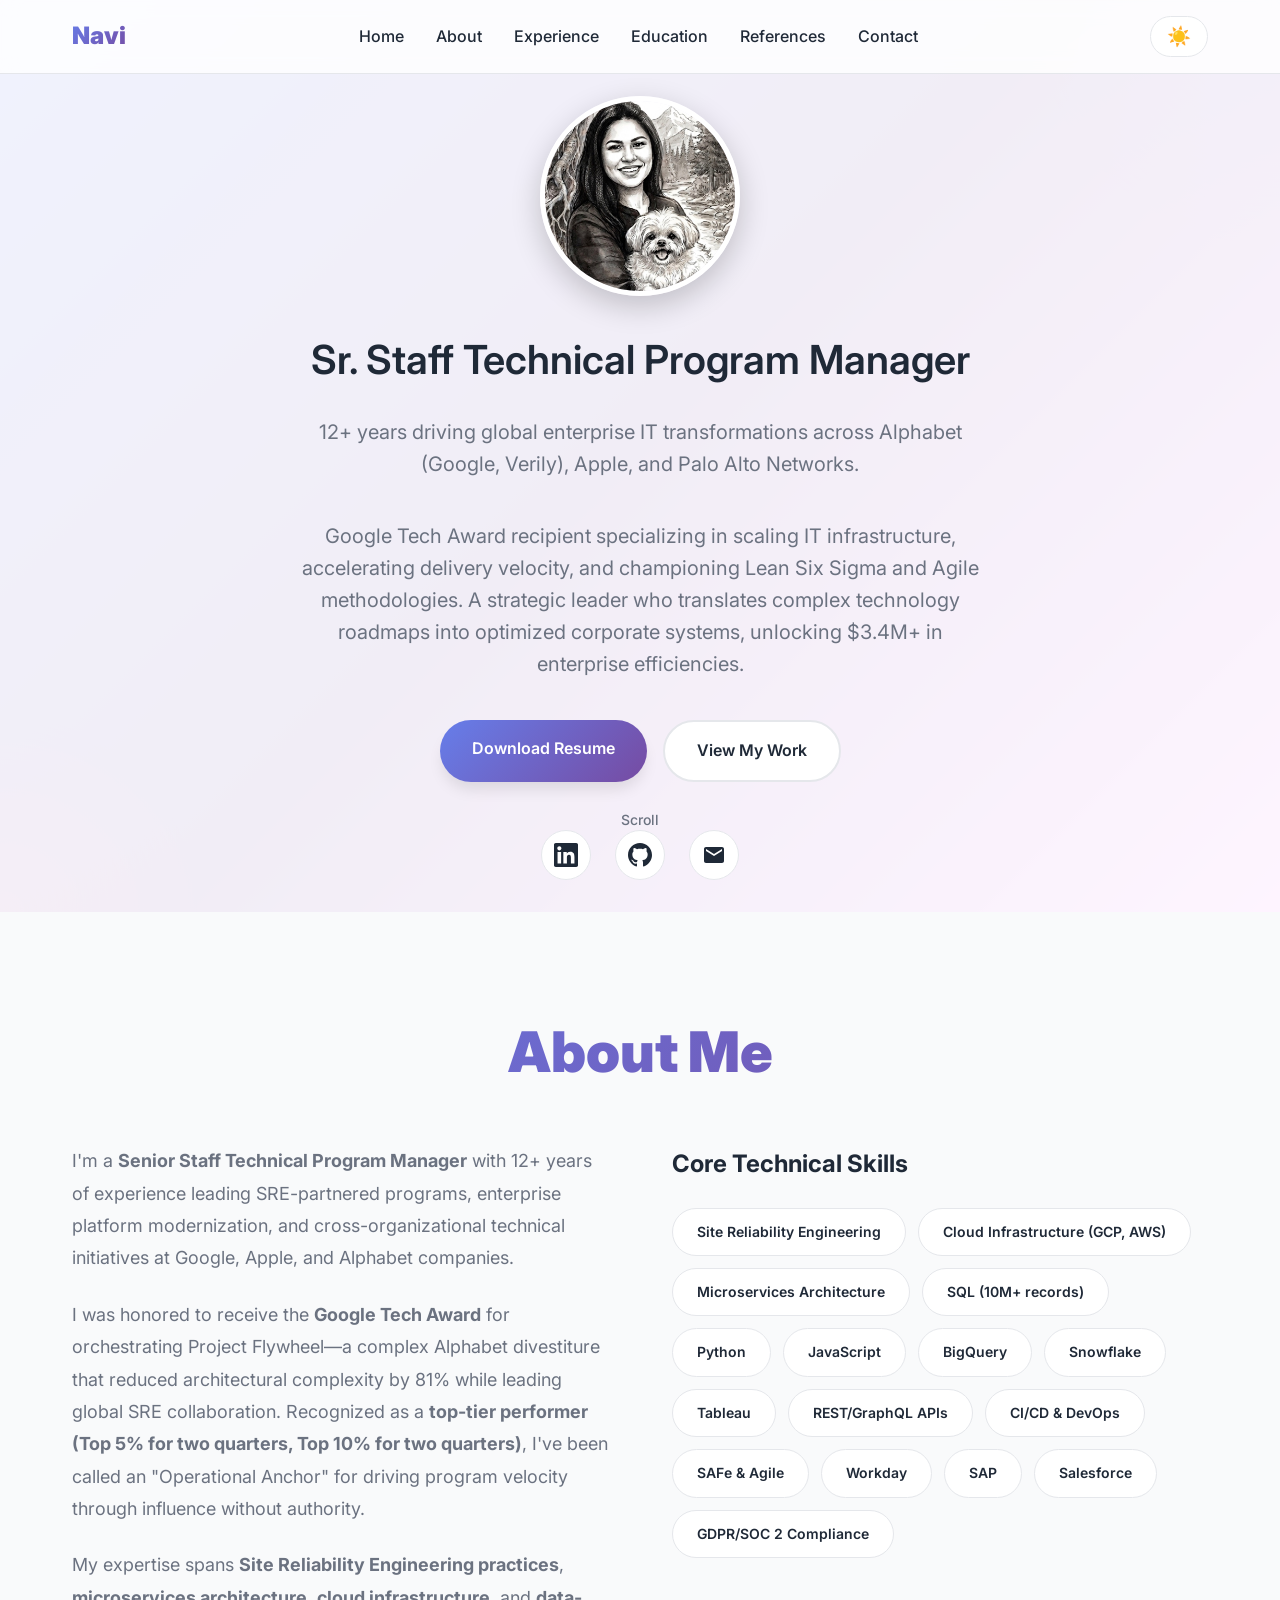
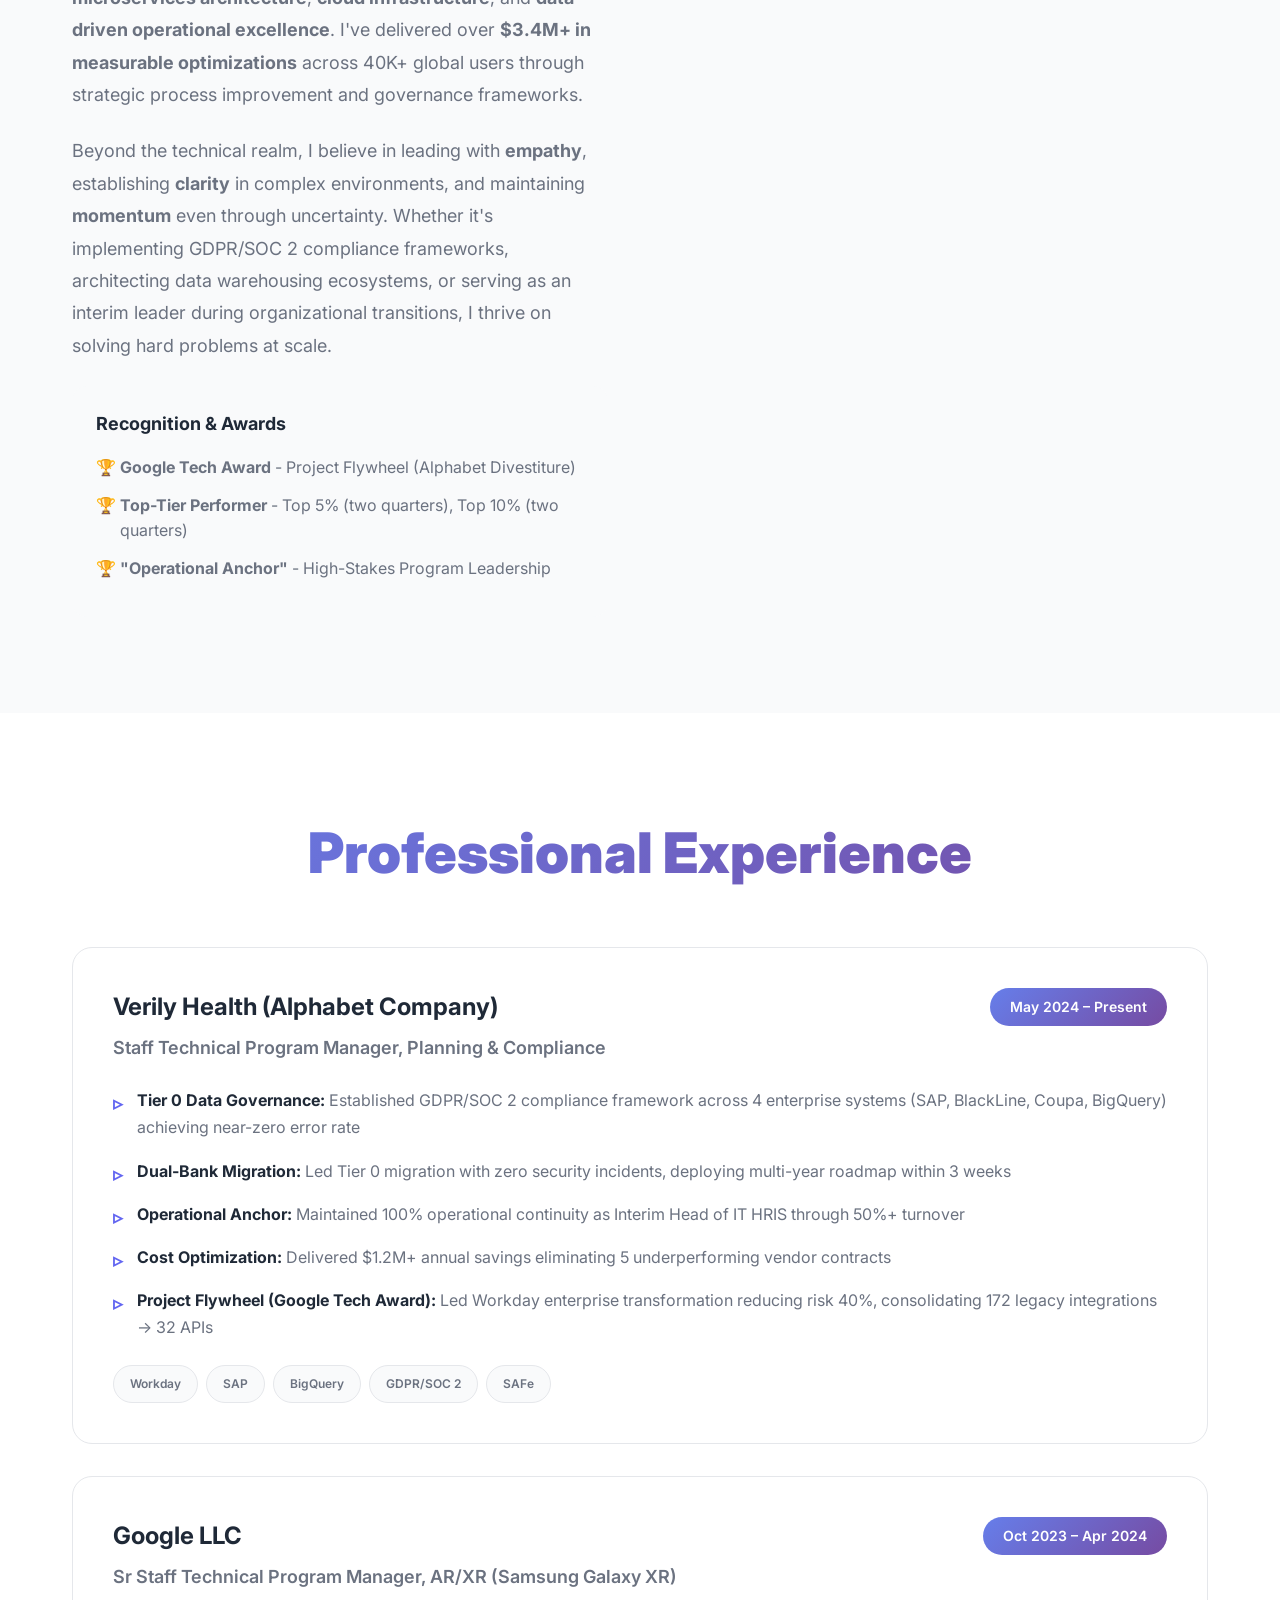
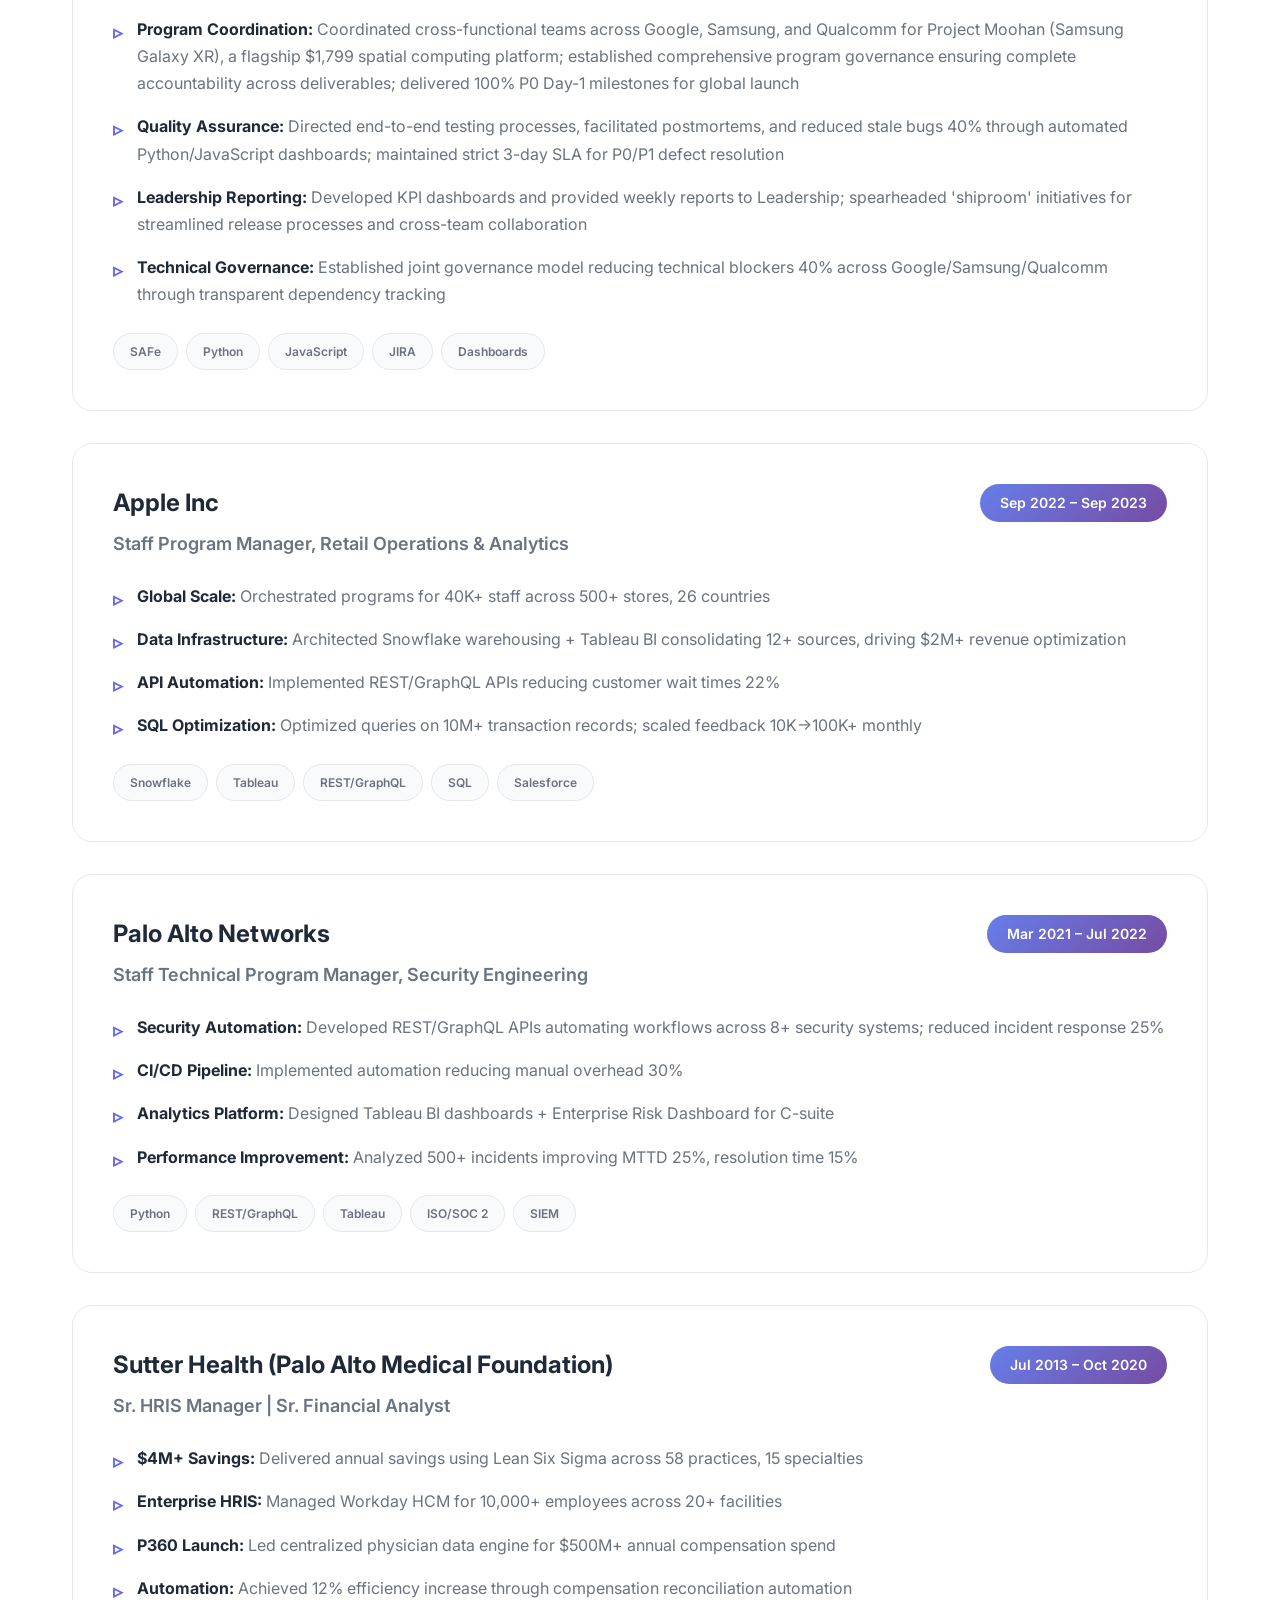
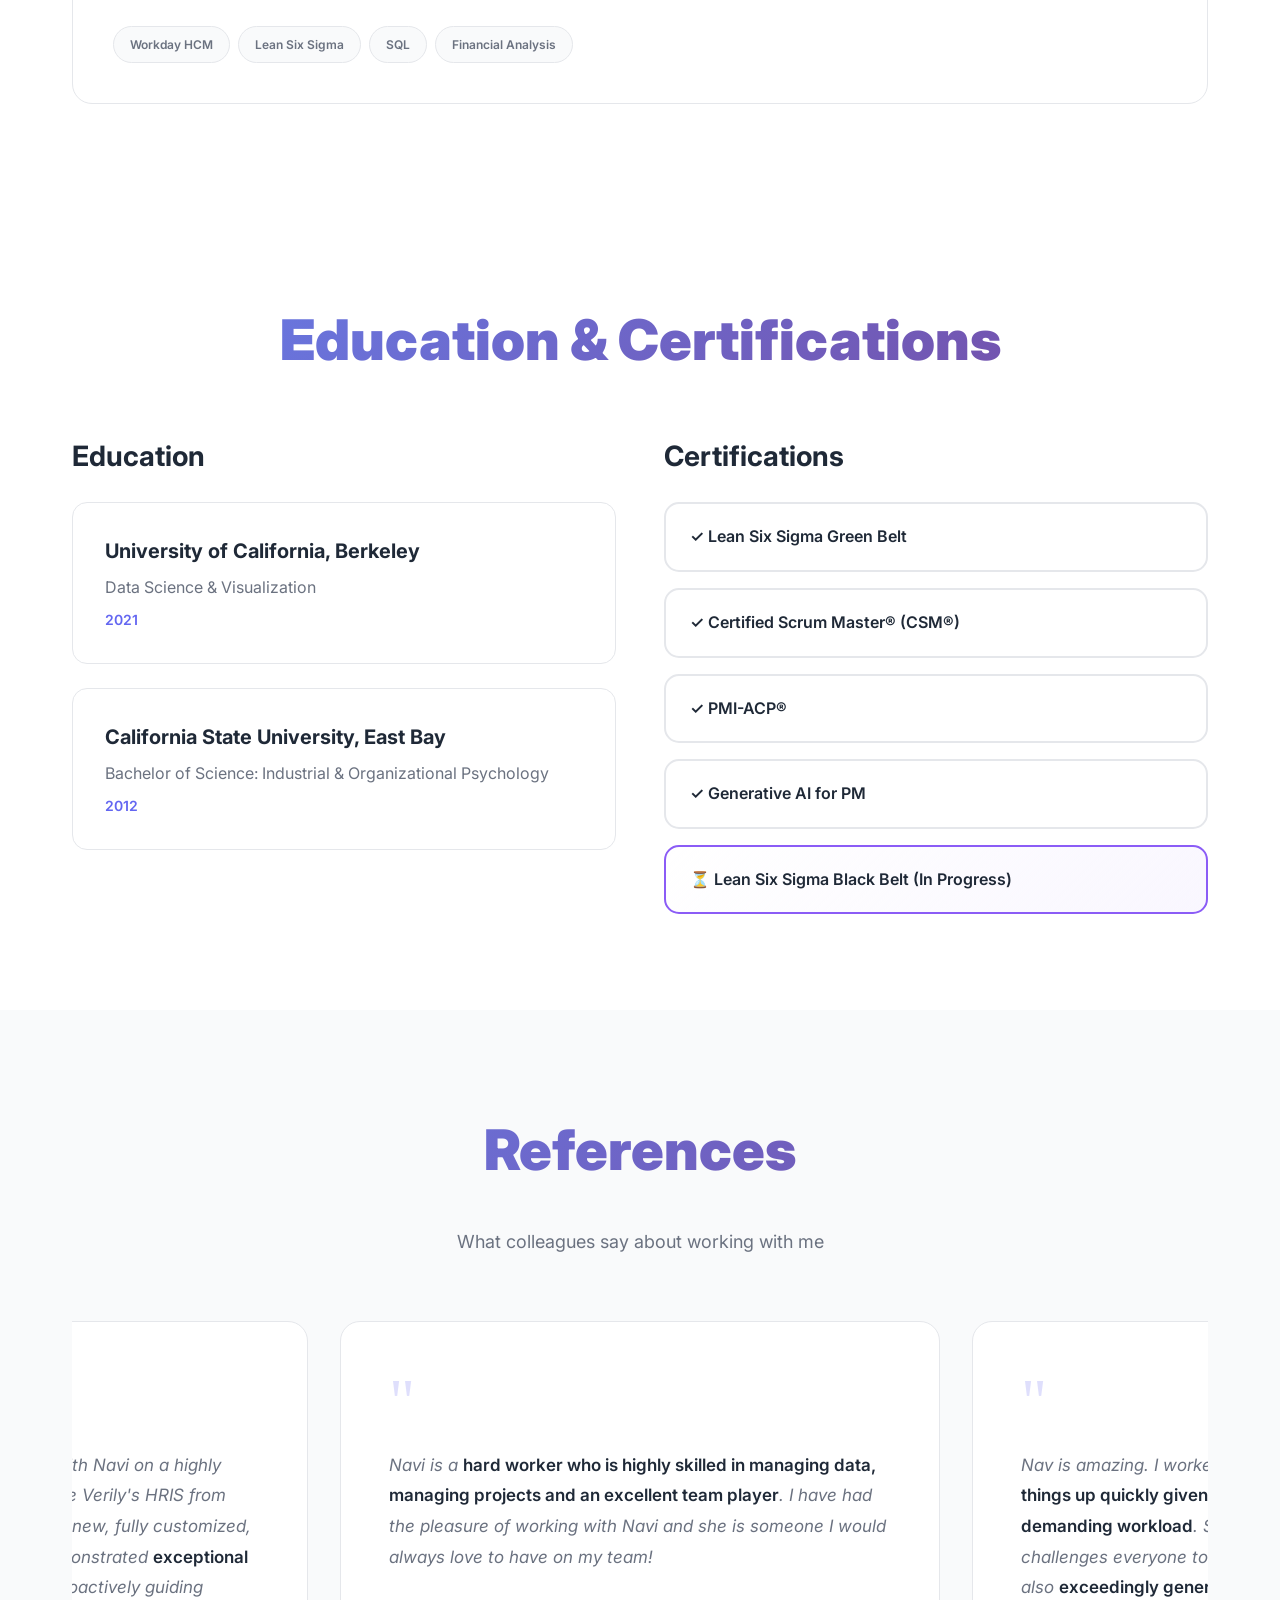
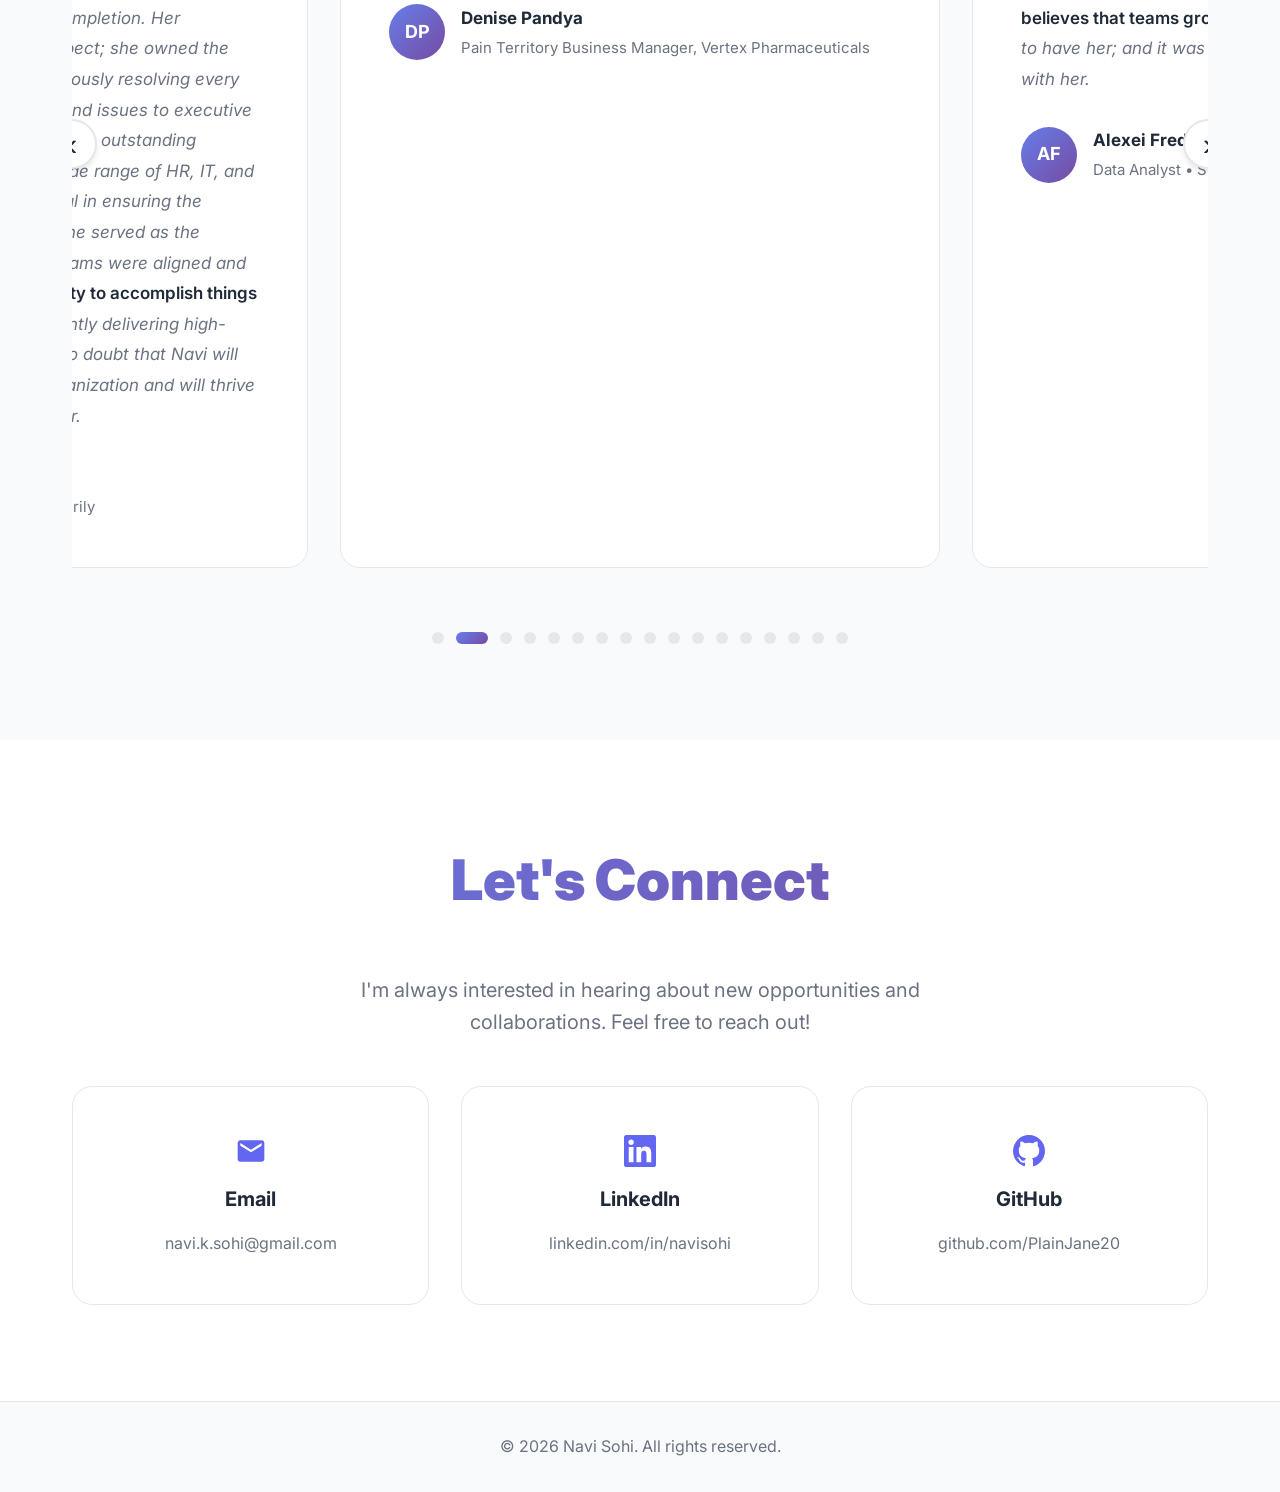
==== commit 9dd052a8: "Fix: Update performance rating to accurate percentiles Changed from 'Top 5% for four consecutive qua" ====
--- a/index.html
+++ b/index.html
@@ -98,7 +98,7 @@
                     <p>
                         I was honored to receive the <strong>Google Tech Award</strong> for orchestrating Project Flywheel—a complex
                         Alphabet divestiture that reduced architectural complexity by 81% while leading global SRE collaboration.
-                        Recognized as a <strong>Top 5% performer</strong> for four consecutive quarters, I've been called an
+                        Recognized as a <strong>top-tier performer (Top 5% for two quarters, Top 10% for two quarters)</strong>, I've been called an
                         "Operational Anchor" for driving program velocity through influence without authority.
                     </p>
                     <p>
@@ -117,7 +117,7 @@
                         <h3>Recognition & Awards</h3>
                         <ul class="awards-list">
                             <li><strong>Google Tech Award</strong> - Project Flywheel (Alphabet Divestiture)</li>
-                            <li><strong>Top 5% Performer</strong> - Four Consecutive Quarters</li>
+                            <li><strong>Top-Tier Performer</strong> - Top 5% (two quarters), Top 10% (two quarters)</li>
                             <li><strong>"Operational Anchor"</strong> - High-Stakes Program Leadership</li>
                         </ul>
                     </div>
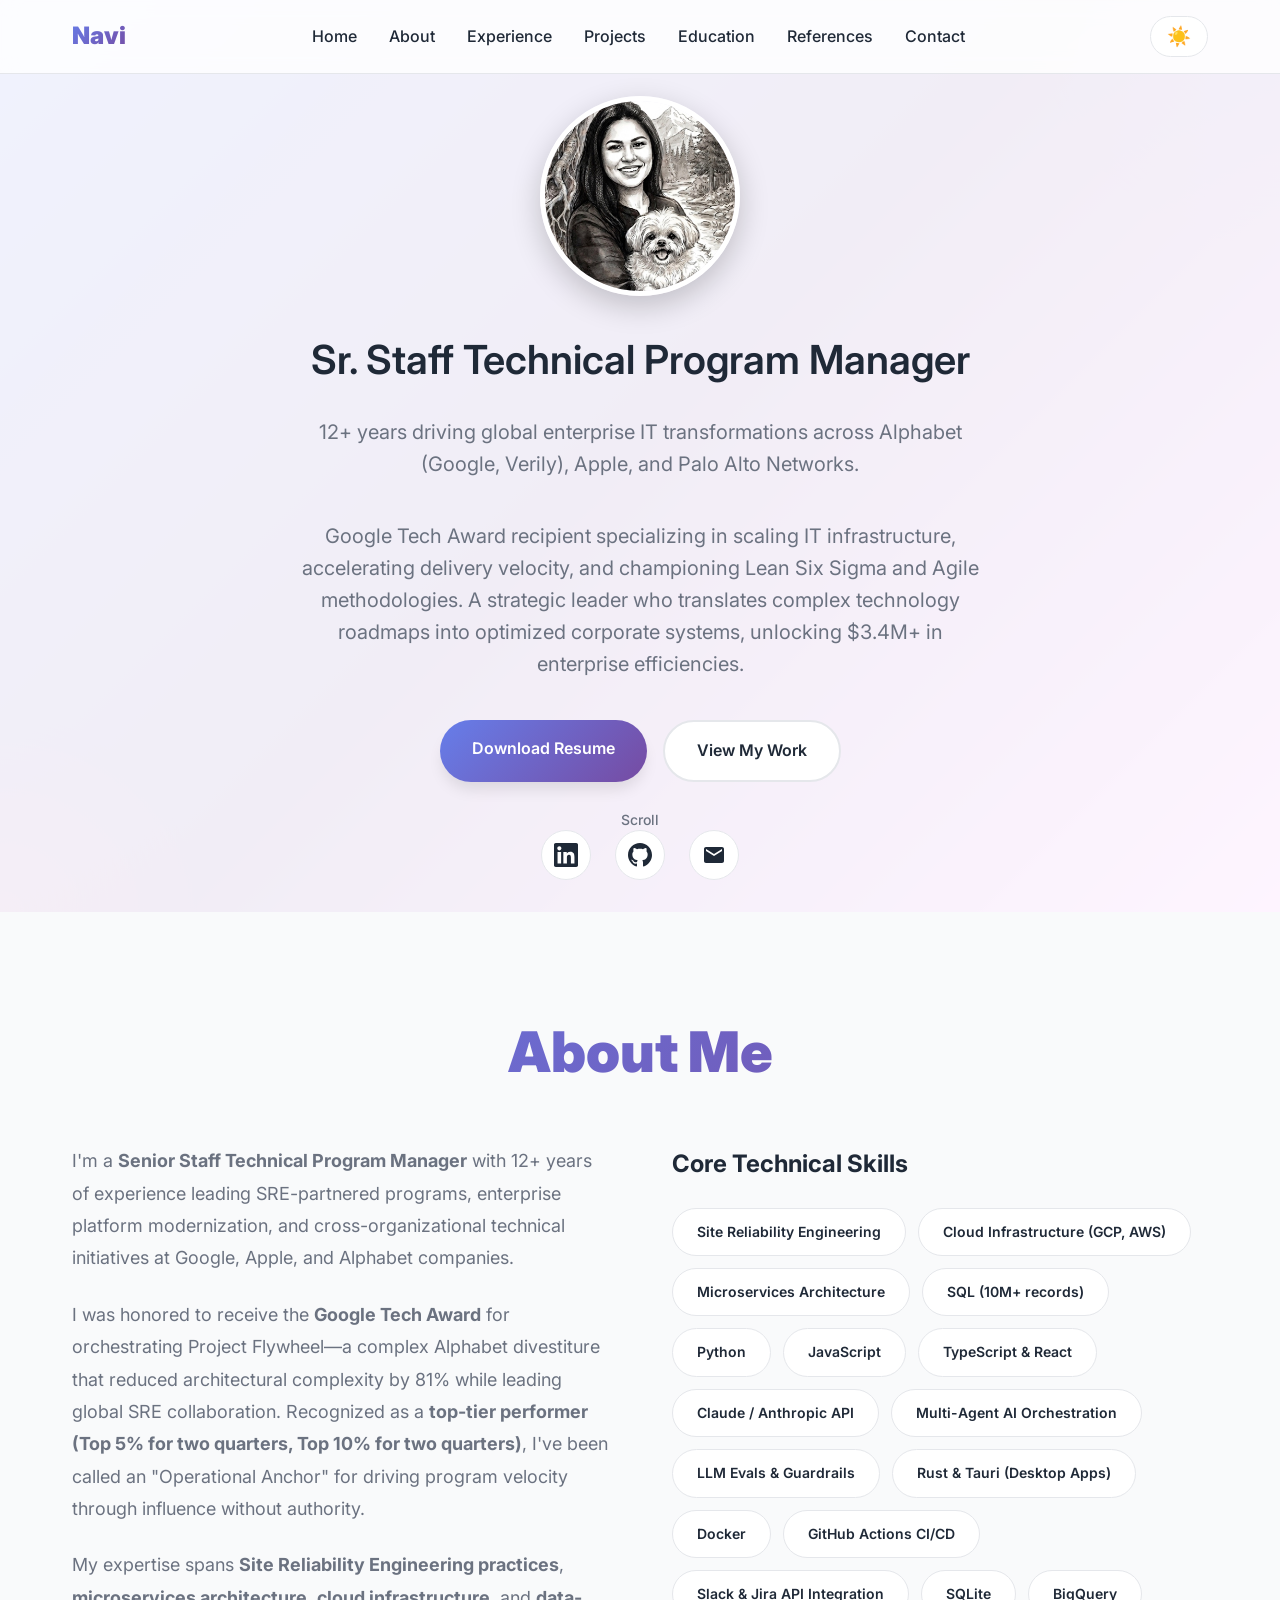
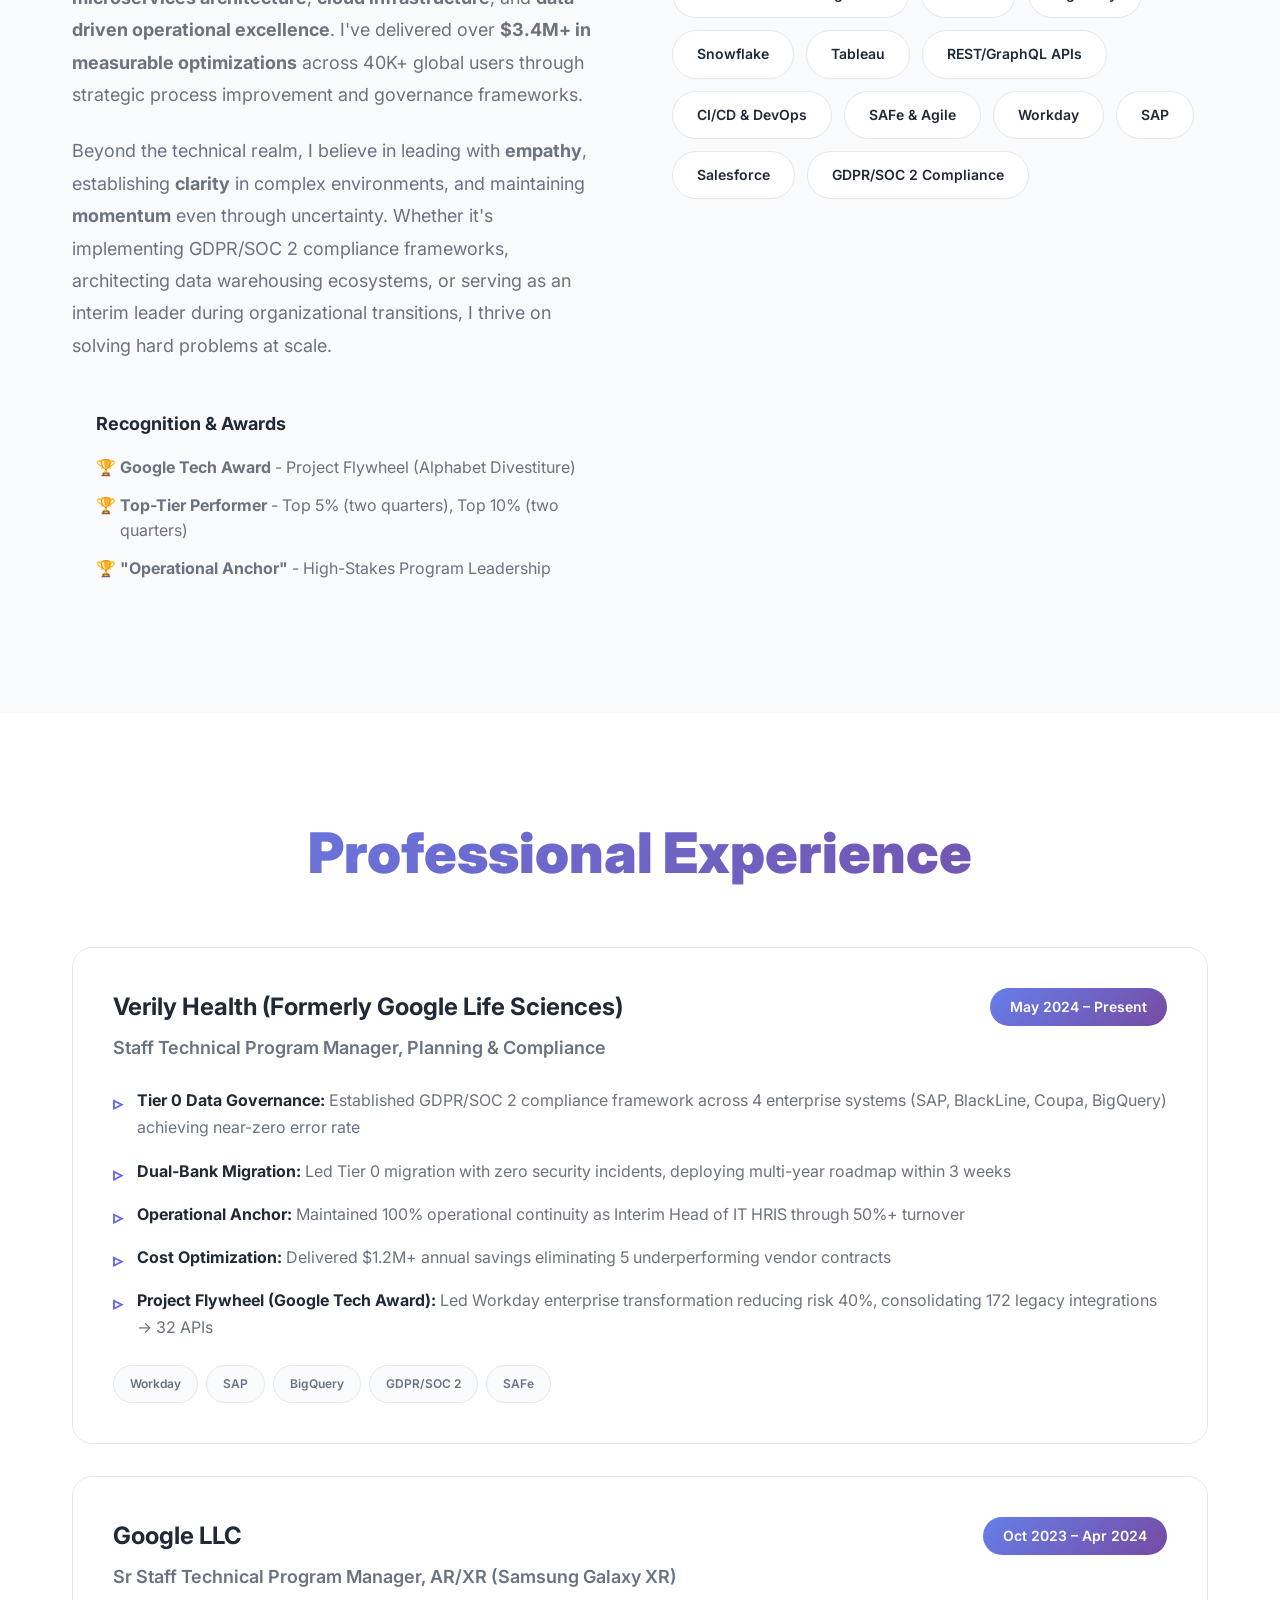
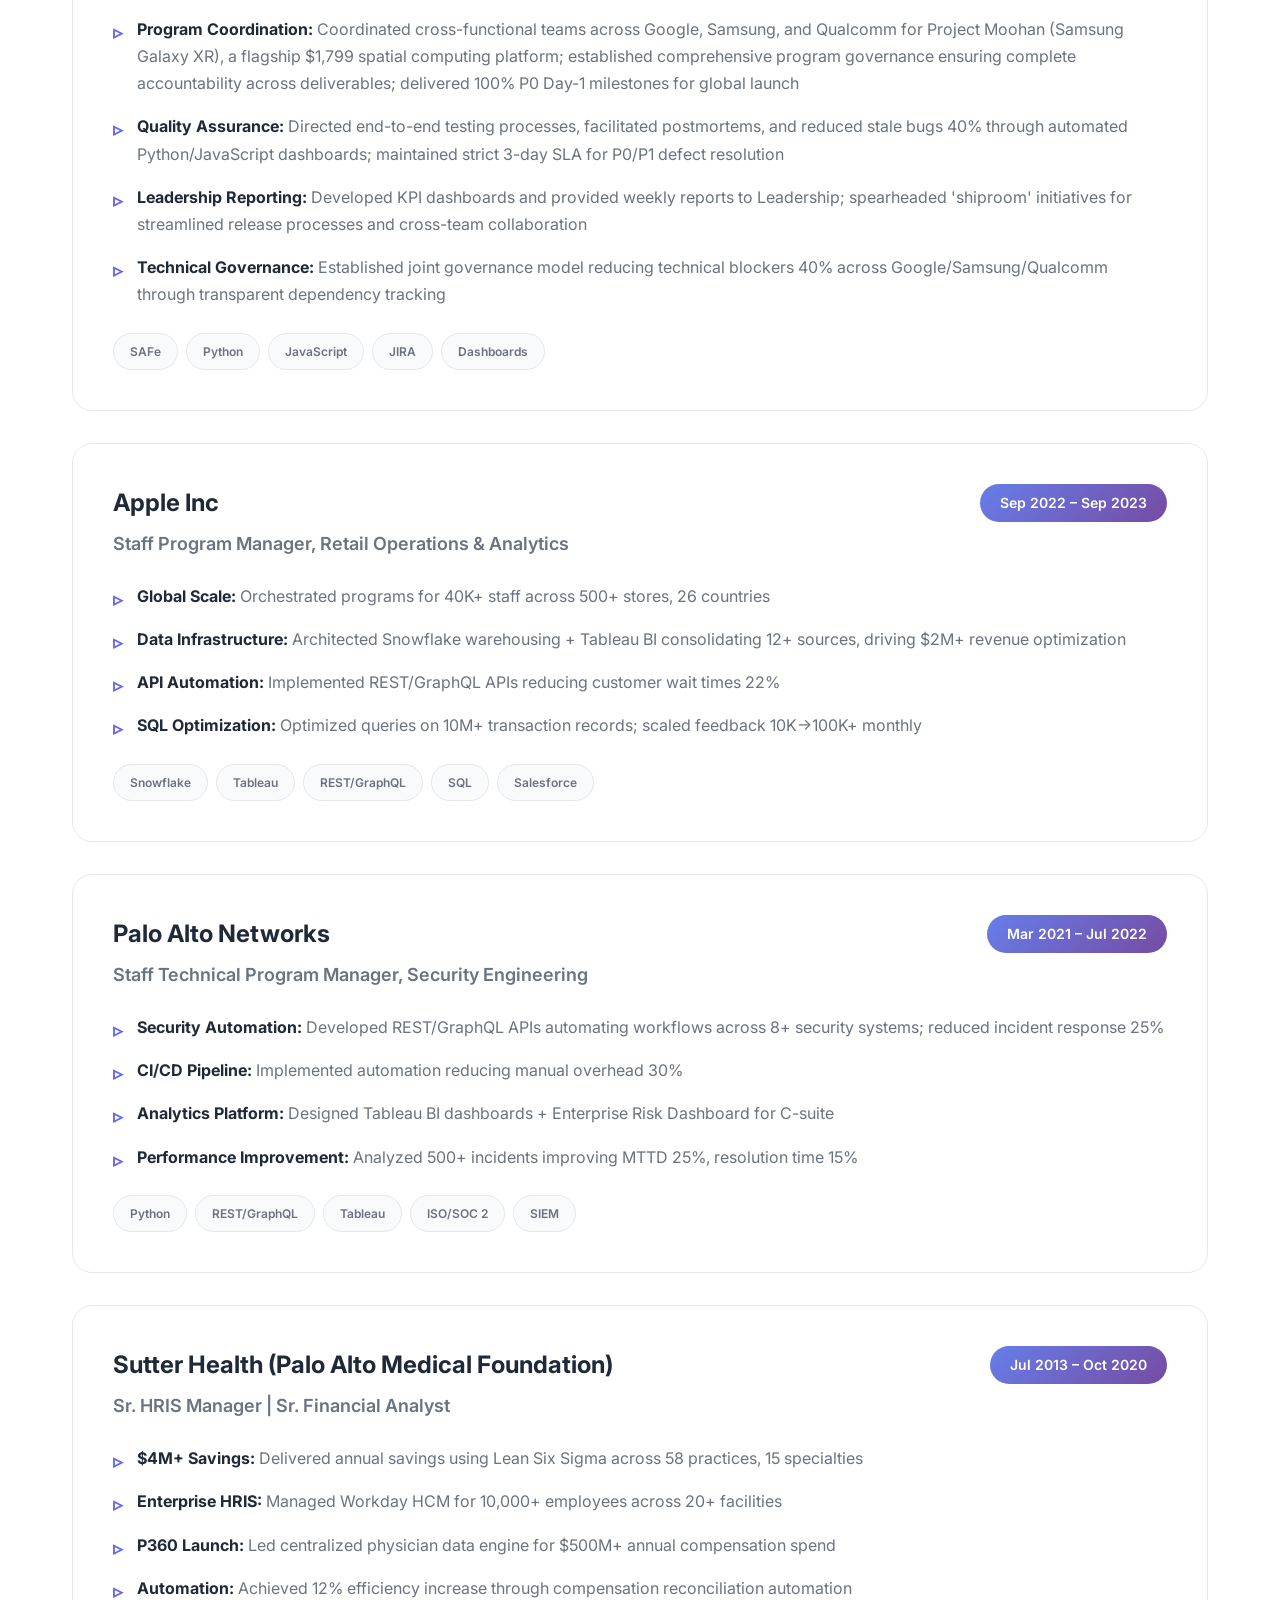
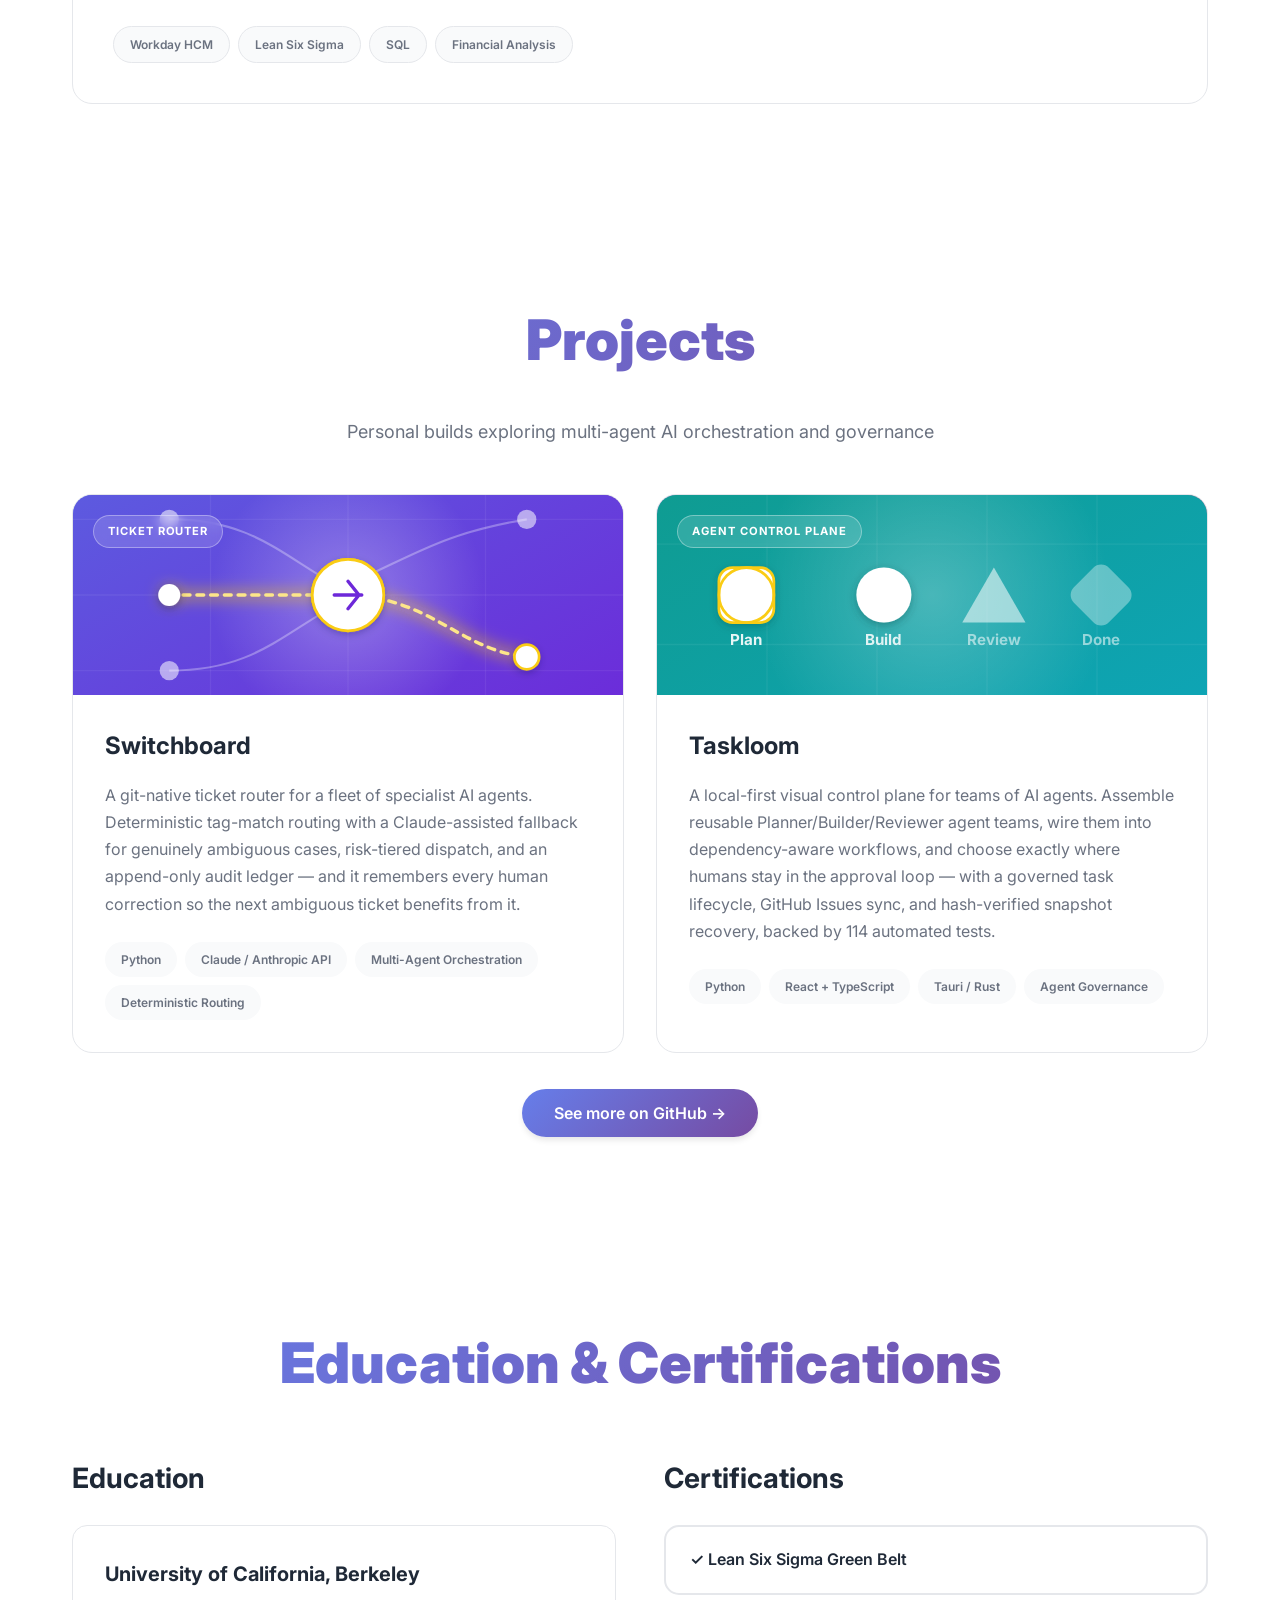
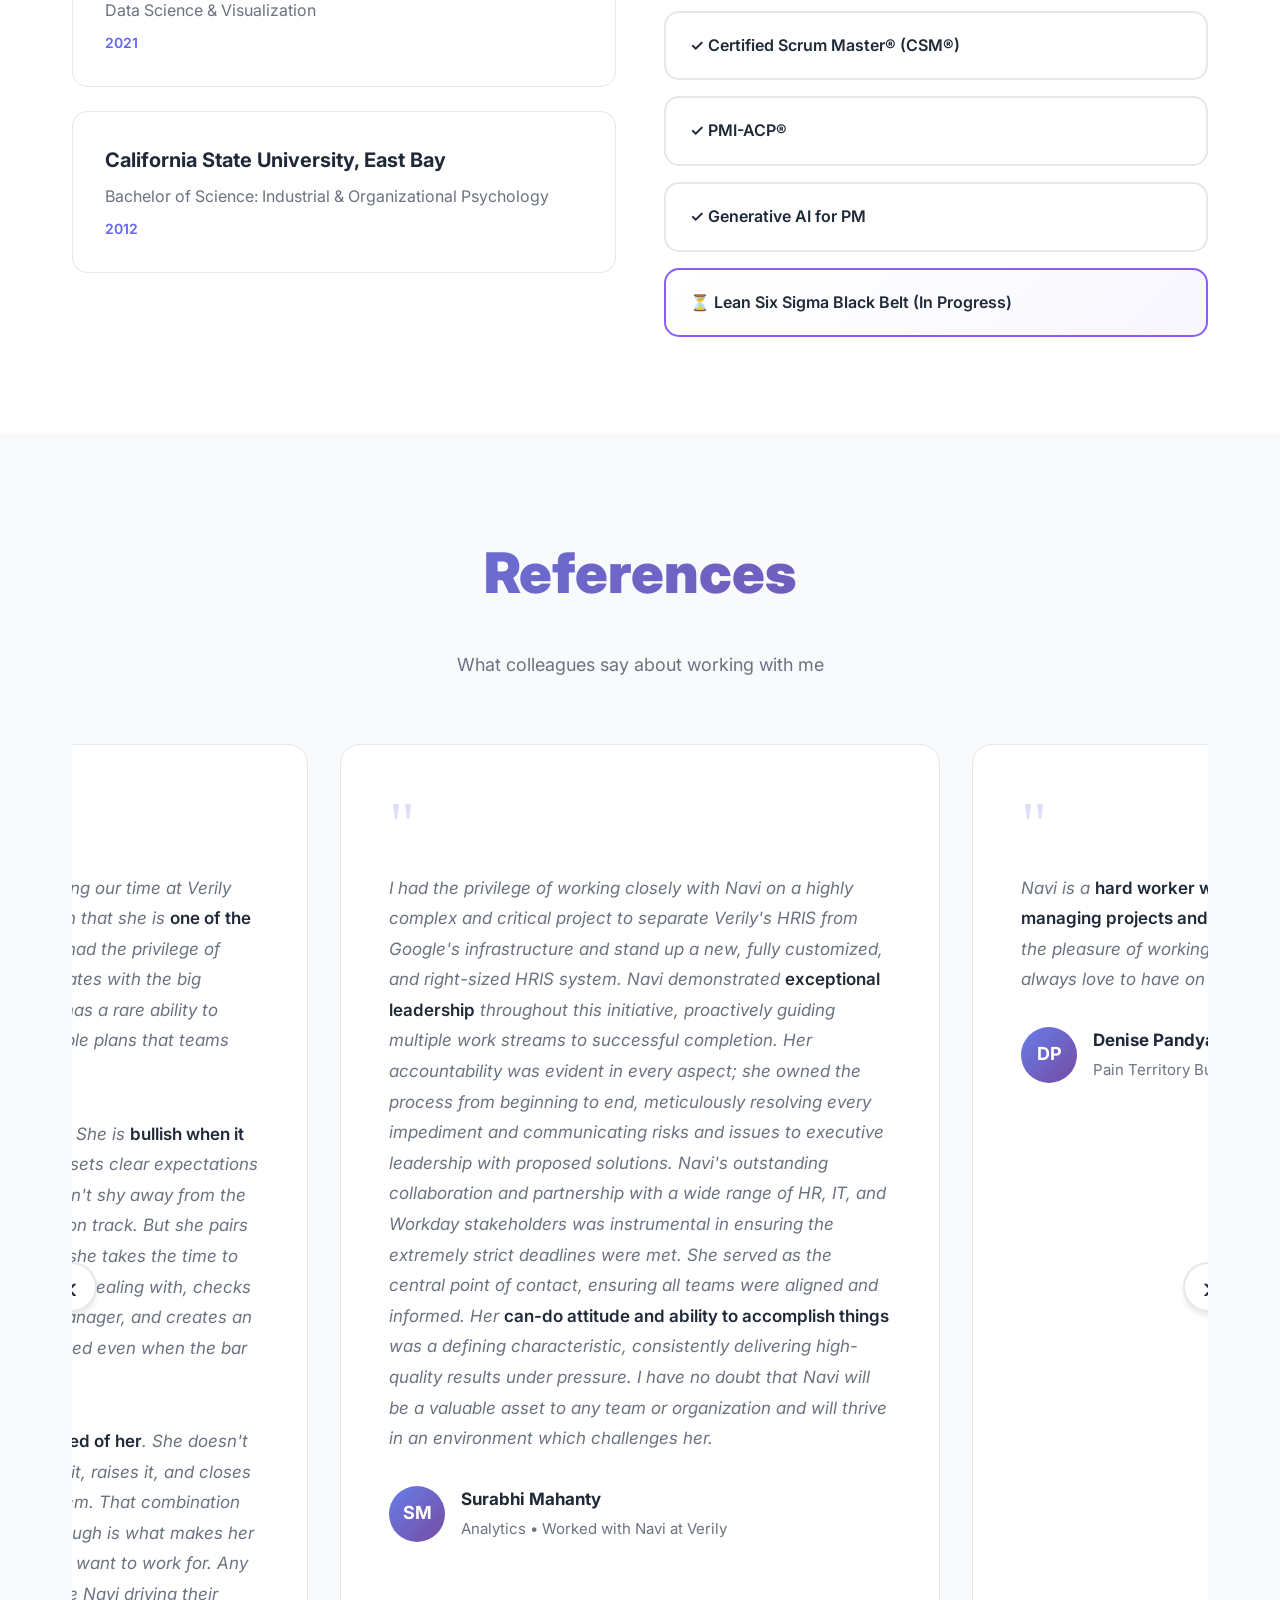
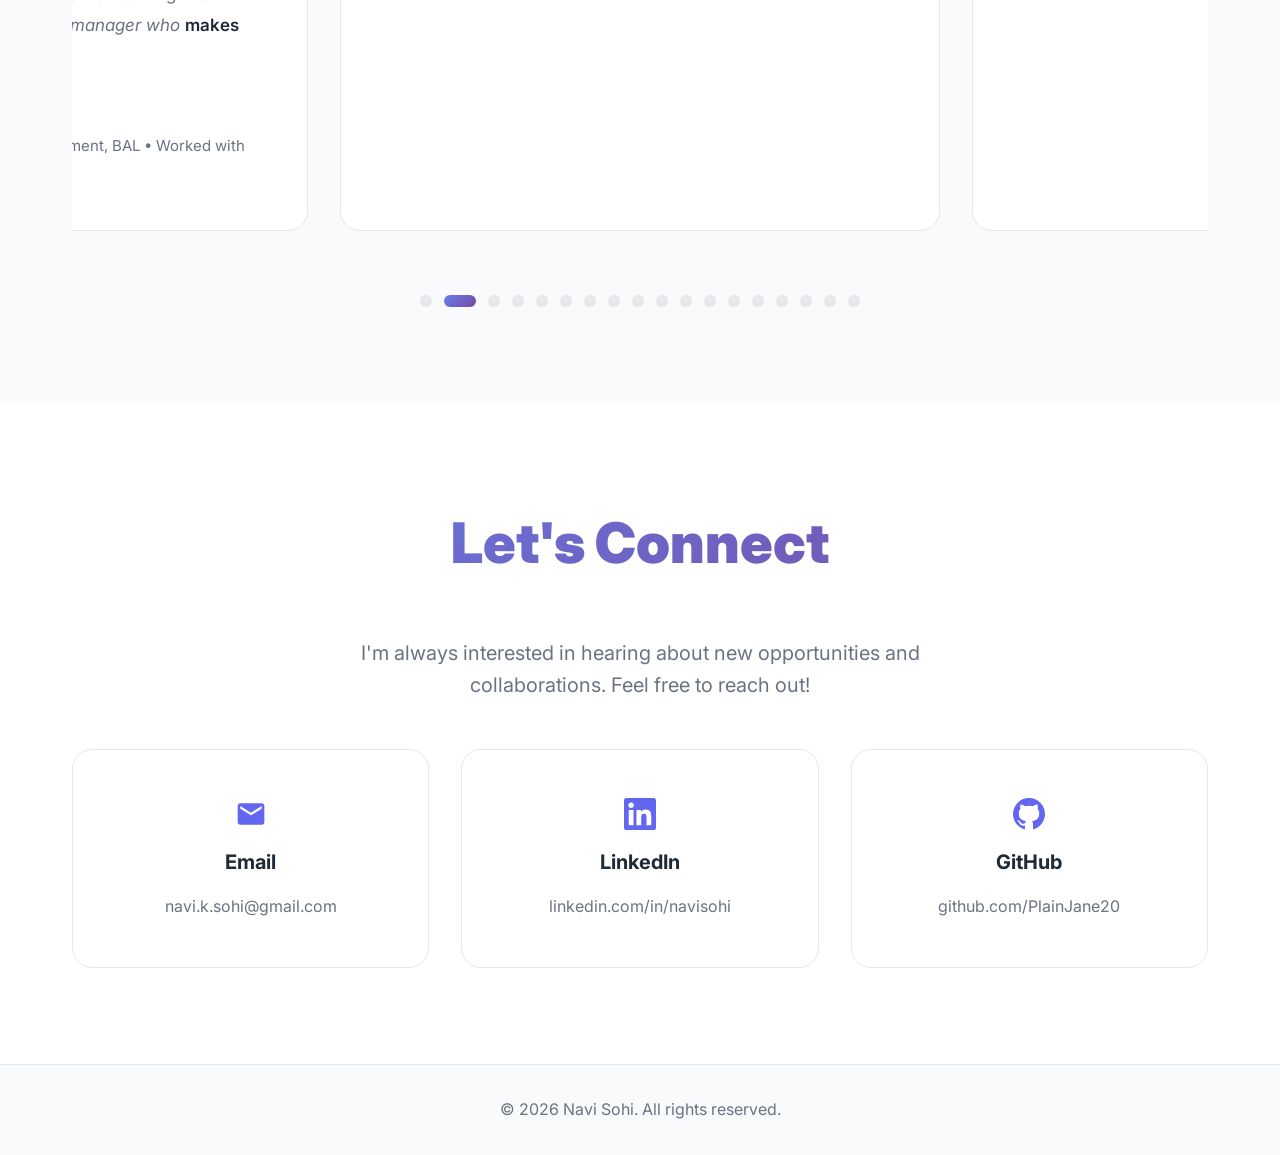
==== commit 1421ecff: "Add Projects section with animated banners, expand skills, update Verily title, add Michael Acks rec" ====
--- a/index.html
+++ b/index.html
@@ -33,7 +33,8 @@
             <ul class="nav-menu">
                 <li><a href="#home" class="nav-link">Home</a></li>
                 <li><a href="#about" class="nav-link">About</a></li>
-                <li><a href="#projects" class="nav-link">Experience</a></li>
+                <li><a href="#experience" class="nav-link">Experience</a></li>
+                <li><a href="#projects" class="nav-link">Projects</a></li>
                 <li><a href="#education" class="nav-link">Education</a></li>
                 <li><a href="#recommendations" class="nav-link">References</a></li>
                 <li><a href="#contact" class="nav-link">Contact</a></li>
@@ -131,6 +132,15 @@
                         <div class="skill-tag">SQL (10M+ records)</div>
                         <div class="skill-tag">Python</div>
                         <div class="skill-tag">JavaScript</div>
+                        <div class="skill-tag">TypeScript & React</div>
+                        <div class="skill-tag">Claude / Anthropic API</div>
+                        <div class="skill-tag">Multi-Agent AI Orchestration</div>
+                        <div class="skill-tag">LLM Evals & Guardrails</div>
+                        <div class="skill-tag">Rust & Tauri (Desktop Apps)</div>
+                        <div class="skill-tag">Docker</div>
+                        <div class="skill-tag">GitHub Actions CI/CD</div>
+                        <div class="skill-tag">Slack & Jira API Integration</div>
+                        <div class="skill-tag">SQLite</div>
                         <div class="skill-tag">BigQuery</div>
                         <div class="skill-tag">Snowflake</div>
                         <div class="skill-tag">Tableau</div>
@@ -148,7 +158,7 @@
     </section>
 
     <!-- Experience Section -->
-    <section id="projects" class="projects">
+    <section id="experience" class="experience">
         <div class="container">
             <h2 class="section-title animate-on-scroll">Professional Experience</h2>
             <div class="experience-timeline">
@@ -156,7 +166,7 @@
                 <div class="experience-card animate-on-scroll">
                     <div class="experience-header">
                         <div>
-                            <h3>Verily Health (Alphabet Company)</h3>
+                            <h3>Verily Health (Formerly Google Life Sciences)</h3>
                             <h4>Staff Technical Program Manager, Planning & Compliance</h4>
                         </div>
                         <span class="date-badge">May 2024 – Present</span>
@@ -285,6 +295,166 @@
         </div>
     </section>
 
+    <!-- Projects Section -->
+    <section id="projects" class="dev-projects">
+        <div class="container">
+            <h2 class="section-title animate-on-scroll">Projects</h2>
+            <p class="references-subtitle animate-on-scroll">Personal builds exploring multi-agent AI orchestration and governance</p>
+            <div class="projects-grid animate-on-scroll">
+                <div class="project-card">
+                    <div class="project-image project-image--switchboard">
+                        <svg class="banner-art" viewBox="0 0 400 220" preserveAspectRatio="xMidYMid slice" xmlns="http://www.w3.org/2000/svg" aria-hidden="true">
+                            <defs>
+                                <linearGradient id="sb-bg" x1="0" y1="0" x2="1" y2="1">
+                                    <stop offset="0%" stop-color="#5b5fe0"/>
+                                    <stop offset="100%" stop-color="#6d28d9"/>
+                                </linearGradient>
+                                <radialGradient id="sb-glow" cx="50%" cy="50%" r="50%">
+                                    <stop offset="0%" stop-color="#ffffff" stop-opacity="0.3"/>
+                                    <stop offset="100%" stop-color="#ffffff" stop-opacity="0"/>
+                                </radialGradient>
+                                <filter id="sb-blur" x="-80%" y="-80%" width="260%" height="260%">
+                                    <feGaussianBlur stdDeviation="5"/>
+                                </filter>
+                                <filter id="sb-node-shadow" x="-80%" y="-80%" width="260%" height="260%">
+                                    <feDropShadow dx="0" dy="2" stdDeviation="3" flood-color="#1e1b4b" flood-opacity="0.35"/>
+                                </filter>
+                            </defs>
+                            <rect width="400" height="220" fill="url(#sb-bg)"/>
+                            <g stroke="#ffffff" stroke-opacity="0.06">
+                                <line x1="0" y1="55" x2="400" y2="55"/>
+                                <line x1="0" y1="110" x2="400" y2="110"/>
+                                <line x1="0" y1="165" x2="400" y2="165"/>
+                                <line x1="100" y1="0" x2="100" y2="220"/>
+                                <line x1="200" y1="0" x2="200" y2="220"/>
+                                <line x1="300" y1="0" x2="300" y2="220"/>
+                            </g>
+                            <circle cx="200" cy="110" r="100" fill="url(#sb-glow)"/>
+                            <g stroke="#ffffff" stroke-opacity="0.3" stroke-width="1.5" fill="none">
+                                <path d="M70,55 C130,55 150,80 195,105"/>
+                                <path d="M70,165 C130,165 150,140 195,115"/>
+                                <path d="M205,100 C250,80 270,65 330,55"/>
+                            </g>
+                            <!-- glow trail -->
+                            <path d="M70,110 C140,110 160,110 195,110 C260,110 280,150 330,155" stroke="#facc15" stroke-width="9" stroke-opacity="0.4" fill="none" filter="url(#sb-blur)"/>
+                            <!-- animated active route -->
+                            <path class="banner-flow" d="M70,110 C140,110 160,110 195,110 C260,110 280,150 330,155" stroke="#fde68a" stroke-width="2.5" fill="none"/>
+                            <!-- traveling signal -->
+                            <circle class="banner-traveler sb-traveler" r="5" fill="#fff7d6"/>
+                            <g fill="#ffffff">
+                                <circle cx="70" cy="55" r="7" fill-opacity="0.55"/>
+                                <circle cx="70" cy="110" r="8" filter="url(#sb-node-shadow)"/>
+                                <circle cx="70" cy="165" r="7" fill-opacity="0.55"/>
+                            </g>
+                            <!-- pulse rings around hub -->
+                            <circle class="banner-pulse" cx="200" cy="110" r="26" fill="none" stroke="#facc15" stroke-width="2"/>
+                            <circle class="banner-pulse banner-pulse-delay" cx="200" cy="110" r="26" fill="none" stroke="#facc15" stroke-width="2"/>
+                            <circle cx="200" cy="110" r="26" fill="#ffffff" filter="url(#sb-node-shadow)"/>
+                            <circle cx="200" cy="110" r="26" fill="none" stroke="#facc15" stroke-width="2"/>
+                            <path d="M190,110 h20 M200,100 l8,10 l-8,10" stroke="#6d28d9" stroke-width="2.5" fill="none" stroke-linecap="round" stroke-linejoin="round"/>
+                            <g fill="#ffffff">
+                                <circle cx="330" cy="55" r="7" fill-opacity="0.55"/>
+                                <circle cx="330" cy="155" r="9" filter="url(#sb-node-shadow)"/>
+                                <circle cx="330" cy="155" r="9" fill="none" stroke="#facc15" stroke-width="2"/>
+                            </g>
+                        </svg>
+                        <span class="banner-badge">Ticket Router</span>
+                        <div class="project-overlay">
+                            <a href="https://github.com/PlainJane20/switchboard" target="_blank" class="project-link">View on GitHub</a>
+                        </div>
+                    </div>
+                    <div class="project-content">
+                        <h3>Switchboard</h3>
+                        <p>
+                            A git-native ticket router for a fleet of specialist AI agents. Deterministic tag-match routing with a Claude-assisted fallback for genuinely ambiguous cases, risk-tiered dispatch, and an append-only audit ledger — and it remembers every human correction so the next ambiguous ticket benefits from it.
+                        </p>
+                        <div class="project-tags">
+                            <span class="tag">Python</span>
+                            <span class="tag">Claude / Anthropic API</span>
+                            <span class="tag">Multi-Agent Orchestration</span>
+                            <span class="tag">Deterministic Routing</span>
+                        </div>
+                    </div>
+                </div>
+                <div class="project-card">
+                    <div class="project-image project-image--taskloom">
+                        <svg class="banner-art" viewBox="0 0 400 220" preserveAspectRatio="xMidYMid slice" xmlns="http://www.w3.org/2000/svg" aria-hidden="true">
+                            <defs>
+                                <linearGradient id="tl-bg" x1="0" y1="0" x2="1" y2="1">
+                                    <stop offset="0%" stop-color="#0f9b8e"/>
+                                    <stop offset="100%" stop-color="#0ea5b8"/>
+                                </linearGradient>
+                                <radialGradient id="tl-glow" cx="50%" cy="50%" r="50%">
+                                    <stop offset="0%" stop-color="#ffffff" stop-opacity="0.24"/>
+                                    <stop offset="100%" stop-color="#ffffff" stop-opacity="0"/>
+                                </radialGradient>
+                                <linearGradient id="tl-progress" x1="0" y1="0" x2="1" y2="0">
+                                    <stop offset="0%" stop-color="#facc15"/>
+                                    <stop offset="42%" stop-color="#fde68a"/>
+                                    <stop offset="70%" stop-color="#ffffff" stop-opacity="0.55"/>
+                                    <stop offset="100%" stop-color="#ffffff" stop-opacity="0.2"/>
+                                </linearGradient>
+                                <filter id="tl-blur" x="-80%" y="-80%" width="260%" height="260%">
+                                    <feGaussianBlur stdDeviation="5"/>
+                                </filter>
+                                <filter id="tl-node-shadow" x="-80%" y="-80%" width="260%" height="260%">
+                                    <feDropShadow dx="0" dy="2" stdDeviation="3" flood-color="#043c3c" flood-opacity="0.35"/>
+                                </filter>
+                            </defs>
+                            <rect width="400" height="220" fill="url(#tl-bg)"/>
+                            <g stroke="#ffffff" stroke-opacity="0.06">
+                                <line x1="0" y1="73" x2="400" y2="73"/>
+                                <line x1="0" y1="146" x2="400" y2="146"/>
+                                <line x1="80" y1="0" x2="80" y2="220"/>
+                                <line x1="160" y1="0" x2="160" y2="220"/>
+                                <line x1="240" y1="0" x2="240" y2="220"/>
+                                <line x1="320" y1="0" x2="320" y2="220"/>
+                            </g>
+                            <circle cx="200" cy="110" r="130" fill="url(#tl-glow)"/>
+                            <!-- glow trail -->
+                            <path d="M65,110 H335" stroke="#facc15" stroke-width="9" stroke-opacity="0.3" filter="url(#tl-blur)"/>
+                            <!-- progress bar -->
+                            <path d="M65,110 H335" stroke="url(#tl-progress)" stroke-width="3"/>
+                            <!-- traveling signal -->
+                            <circle class="banner-traveler tl-traveler" r="5" fill="#fff7d6"/>
+                            <rect x="45" y="90" width="40" height="40" rx="10" fill="#ffffff" filter="url(#tl-node-shadow)"/>
+                            <circle class="banner-pulse tl-pulse" cx="65" cy="110" r="20" fill="none" stroke="#facc15" stroke-width="2"/>
+                            <rect x="45" y="90" width="40" height="40" rx="10" fill="none" stroke="#facc15" stroke-width="2"/>
+                            <circle cx="165" cy="110" r="20" fill="#ffffff" filter="url(#tl-node-shadow)"/>
+                            <path d="M245,90 L268,130 L222,130 Z" fill="#ffffff" fill-opacity="0.55"/>
+                            <rect x="305" y="92" width="36" height="36" rx="8" fill="#ffffff" fill-opacity="0.35" transform="rotate(45 323 110)"/>
+                            <g font-family="Inter, sans-serif" font-size="11" font-weight="700" text-anchor="middle">
+                                <text x="65" y="146" fill="#ffffff" fill-opacity="0.9">Plan</text>
+                                <text x="165" y="146" fill="#ffffff" fill-opacity="0.85">Build</text>
+                                <text x="245" y="146" fill="#ffffff" fill-opacity="0.55">Review</text>
+                                <text x="323" y="146" fill="#ffffff" fill-opacity="0.55">Done</text>
+                            </g>
+                        </svg>
+                        <span class="banner-badge">Agent Control Plane</span>
+                        <div class="project-overlay">
+                            <a href="https://github.com/PlainJane20/taskloom" target="_blank" class="project-link">View on GitHub</a>
+                        </div>
+                    </div>
+                    <div class="project-content">
+                        <h3>Taskloom</h3>
+                        <p>
+                            A local-first visual control plane for teams of AI agents. Assemble reusable Planner/Builder/Reviewer agent teams, wire them into dependency-aware workflows, and choose exactly where humans stay in the approval loop — with a governed task lifecycle, GitHub Issues sync, and hash-verified snapshot recovery, backed by 114 automated tests.
+                        </p>
+                        <div class="project-tags">
+                            <span class="tag">Python</span>
+                            <span class="tag">React + TypeScript</span>
+                            <span class="tag">Tauri / Rust</span>
+                            <span class="tag">Agent Governance</span>
+                        </div>
+                    </div>
+                </div>
+            </div>
+            <p class="projects-more animate-on-scroll">
+                <a href="https://github.com/PlainJane20" target="_blank" class="view-more-btn">See more on GitHub →</a>
+            </p>
+        </div>
+    </section>
+
     <!-- Education & Certifications Section -->
     <section id="education" class="education">
         <div class="container">
@@ -326,6 +496,27 @@
             <div class="testimonials-carousel-wrapper animate-on-scroll">
                 <button class="carousel-btn carousel-btn-prev" id="carouselPrev">‹</button>
                 <div class="testimonials-carousel" id="testimonialsCarousel">
+                    <!-- Recommendation: Michael Acks -->
+                    <div class="testimonial-card">
+                        <div class="quote-icon">"</div>
+                        <p class="testimonial-text">
+                            Navi and I worked closely together during our time at Verily Health, and I can say without hesitation that she is <strong>one of the most capable program managers</strong> I've had the privilege of partnering with. Navi consistently operates with the big picture and end goal in mind, and she has a rare ability to translate that vision into clear, actionable plans that teams can actually execute against.
+                        </p>
+                        <p class="testimonial-text">
+                            What sets Navi apart is how she leads. She is <strong>bullish when it comes to holding people accountable</strong>, sets clear expectations and follows through on them, and doesn't shy away from the hard conversations that keep projects on track. But she pairs that rigor with <strong>genuine compassion</strong> — she takes the time to understand what her team members are dealing with, checks in as a person and not just a project manager, and creates an environment where people feel supported even when the bar is high.
+                        </p>
+                        <p class="testimonial-text">
+                            Navi also <strong>goes well beyond what's asked of her</strong>. She doesn't wait to be told there's a gap; she finds it, raises it, and closes it, often before it becomes a real problem. That combination of ownership, foresight, and follow through is what makes her someone stakeholders trust and teams want to work for. Any organization would be fortunate to have Navi driving their programs — she's the kind of program manager who <strong>makes everyone around her better</strong>.
+                        </p>
+                        <div class="testimonial-author">
+                            <div class="author-avatar">MA</div>
+                            <div class="author-info">
+                                <h4>Michael Acks</h4>
+                                <p>Senior Director, Program Management, BAL • Worked with Navi at Verily</p>
+                            </div>
+                        </div>
+                    </div>
+
                     <!-- Recommendation 1: Surabhi Mahanty -->
                     <div class="testimonial-card">
                         <div class="quote-icon">"</div>
@@ -575,7 +766,7 @@
                         <div class="placeholder-content">
                             <div class="stats-grid">
                                 <div class="stat-item">
-                                    <div class="stat-number">17</div>
+                                    <div class="stat-number">18</div>
                                     <div class="stat-label">LinkedIn Recommendations</div>
                                 </div>
                                 <div class="stat-item">
--- a/styles.css
+++ b/styles.css
@@ -613,6 +613,95 @@
     background: linear-gradient(135deg, #ff9a9e 0%, #fecfef 100%);
 }
 
+.banner-art {
+    position: absolute;
+    inset: 0;
+    width: 100%;
+    height: 100%;
+    display: block;
+}
+
+.banner-badge {
+    position: absolute;
+    top: 1.25rem;
+    left: 1.25rem;
+    z-index: 2;
+    padding: 0.4rem 0.9rem;
+    background: rgba(255, 255, 255, 0.14);
+    border: 1px solid rgba(255, 255, 255, 0.35);
+    border-radius: 50px;
+    color: #ffffff;
+    font-size: 0.7rem;
+    font-weight: 700;
+    letter-spacing: 0.08em;
+    text-transform: uppercase;
+    backdrop-filter: blur(6px);
+    -webkit-backdrop-filter: blur(6px);
+}
+
+/* Animated banner motion: flowing dash on the active route */
+@keyframes banner-dash-flow {
+    to { stroke-dashoffset: -24; }
+}
+
+.banner-flow {
+    stroke-dasharray: 5 5;
+    stroke-linecap: round;
+    animation: banner-dash-flow 0.9s linear infinite;
+}
+
+/* Traveling signal riding the active route/pipeline */
+@keyframes banner-travel {
+    0% { offset-distance: 0%; opacity: 0; }
+    8% { opacity: 1; }
+    92% { opacity: 1; }
+    100% { offset-distance: 100%; opacity: 0; }
+}
+
+.banner-traveler {
+    offset-rotate: 0deg;
+    filter: drop-shadow(0 0 6px rgba(250, 204, 21, 0.9));
+    animation: banner-travel 2.8s ease-in-out infinite;
+}
+
+.sb-traveler {
+    offset-path: path("M70,110 C140,110 160,110 195,110 C260,110 280,150 330,155");
+}
+
+.tl-traveler {
+    offset-path: path("M65,110 H335");
+    animation-duration: 3.4s;
+}
+
+/* Soft radar pulse around active/hub nodes */
+@keyframes banner-pulse-ring {
+    0% { transform: scale(1); opacity: 0.85; }
+    100% { transform: scale(2.2); opacity: 0; }
+}
+
+.banner-pulse {
+    transform-box: fill-box;
+    transform-origin: center;
+    animation: banner-pulse-ring 2.4s ease-out infinite;
+}
+
+.banner-pulse-delay {
+    animation-delay: 1.2s;
+}
+
+.tl-pulse {
+    animation: banner-pulse-ring 2.4s ease-out infinite;
+}
+
+@media (prefers-reduced-motion: reduce) {
+    .banner-flow,
+    .banner-traveler,
+    .banner-pulse,
+    .tl-pulse {
+        animation: none;
+    }
+}
+
 .project-overlay {
     position: absolute;
     top: 0;
@@ -676,6 +765,11 @@
     font-size: 0.75rem;
     font-weight: 600;
     color: var(--text-secondary);
+}
+
+.projects-more {
+    text-align: center;
+    margin-top: 3rem;
 }
 
 /* Education & Certifications Section */
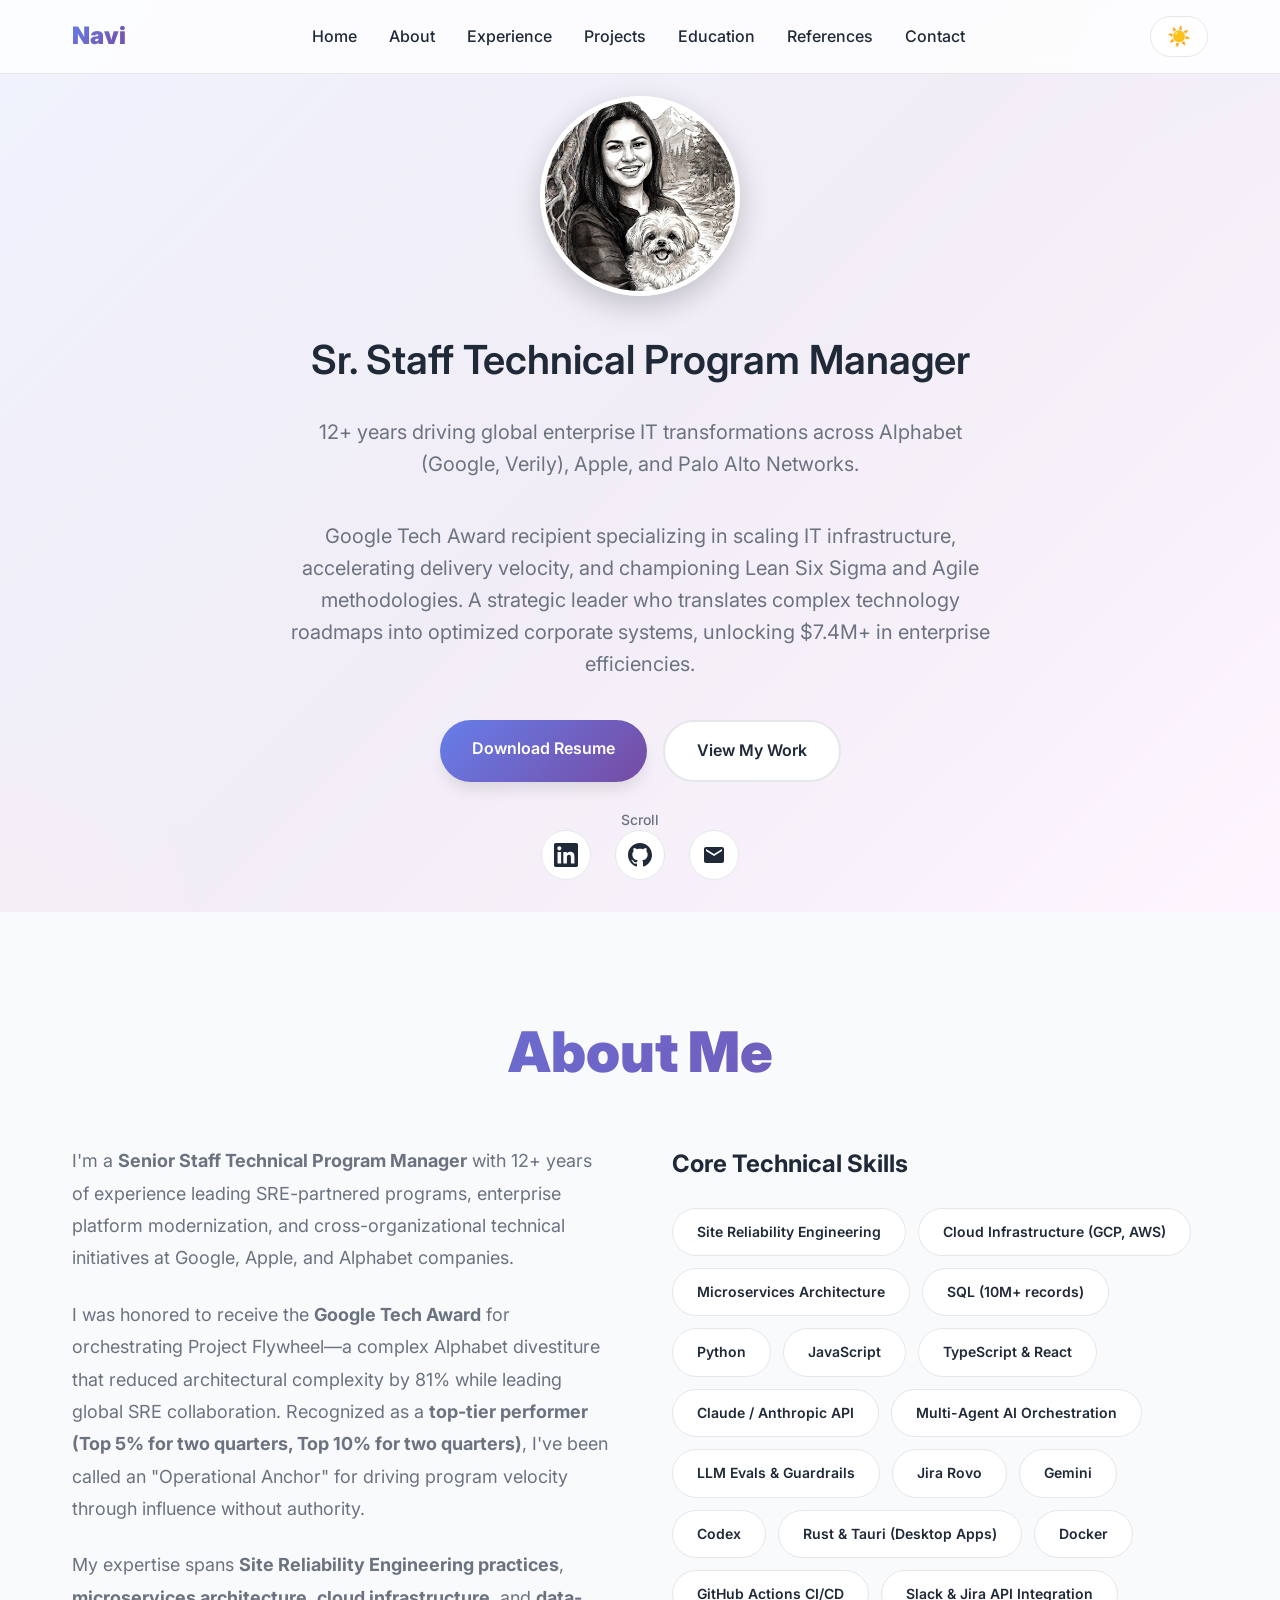
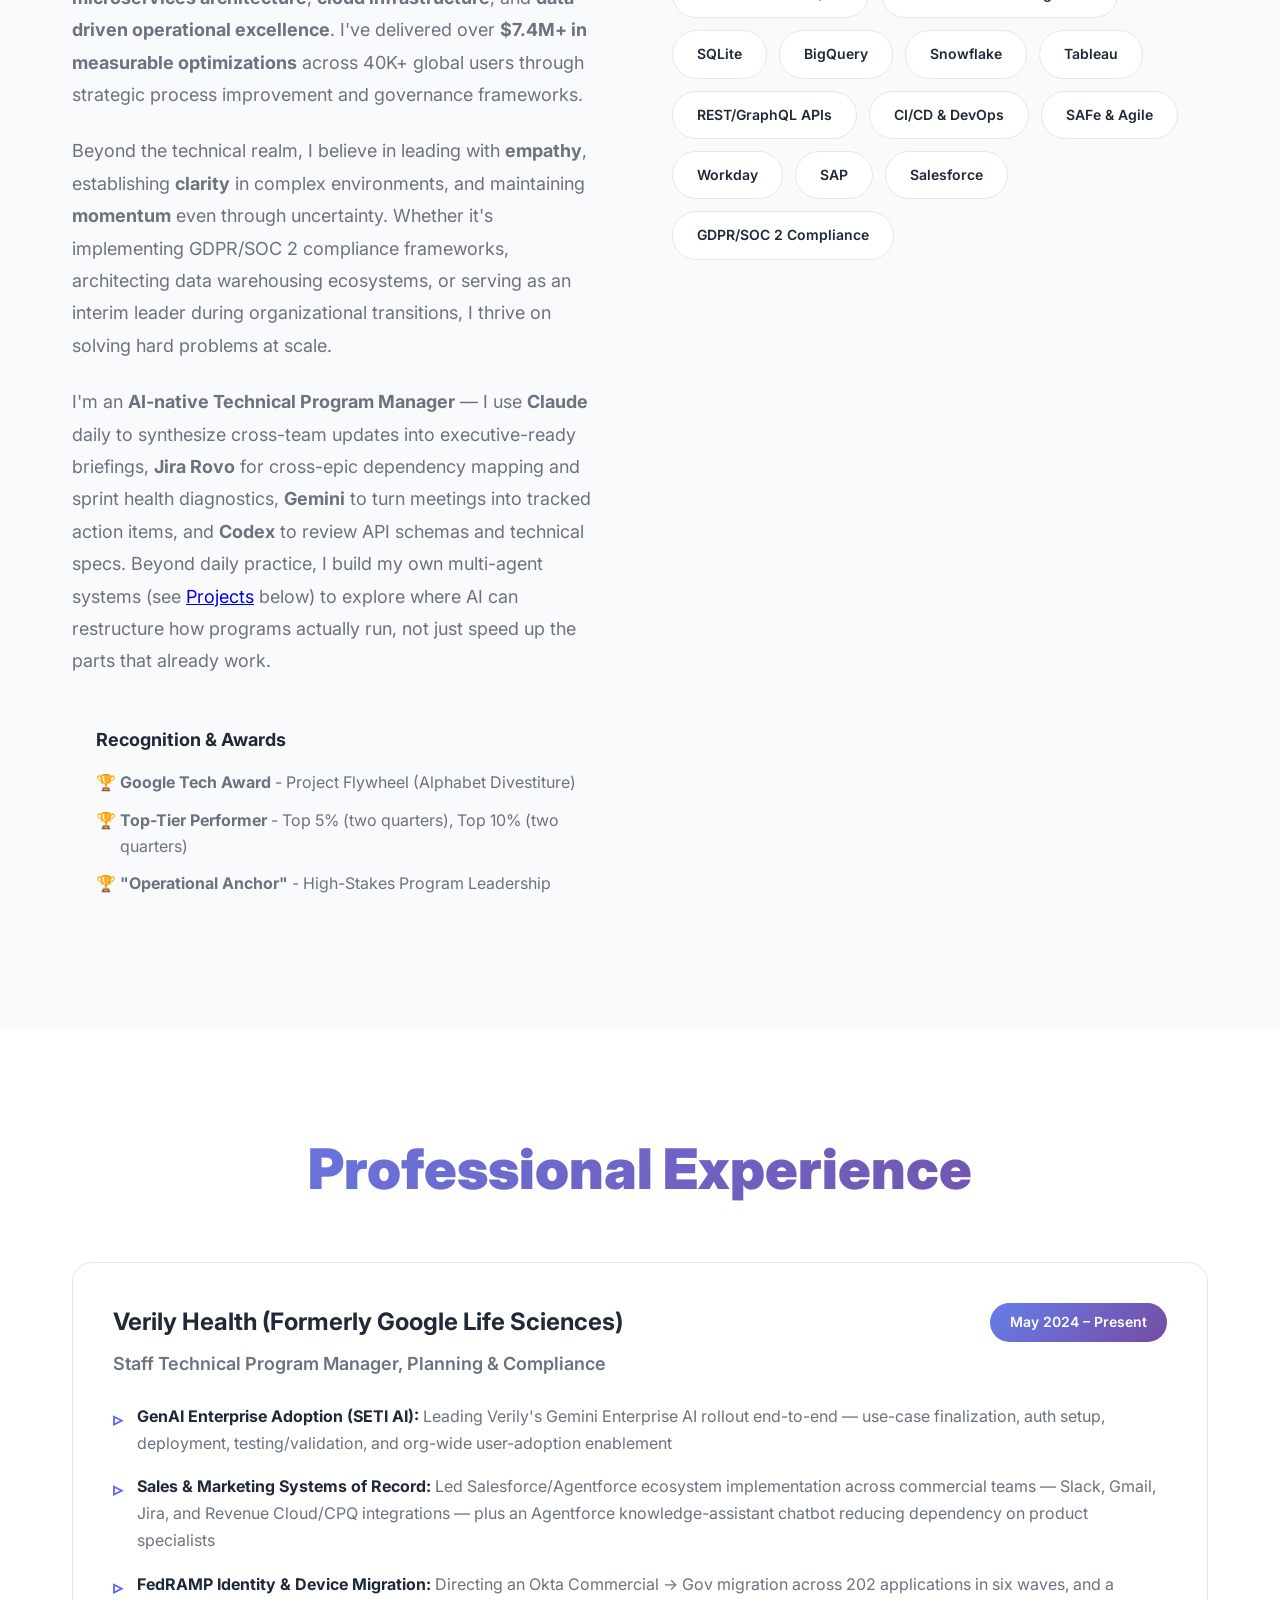
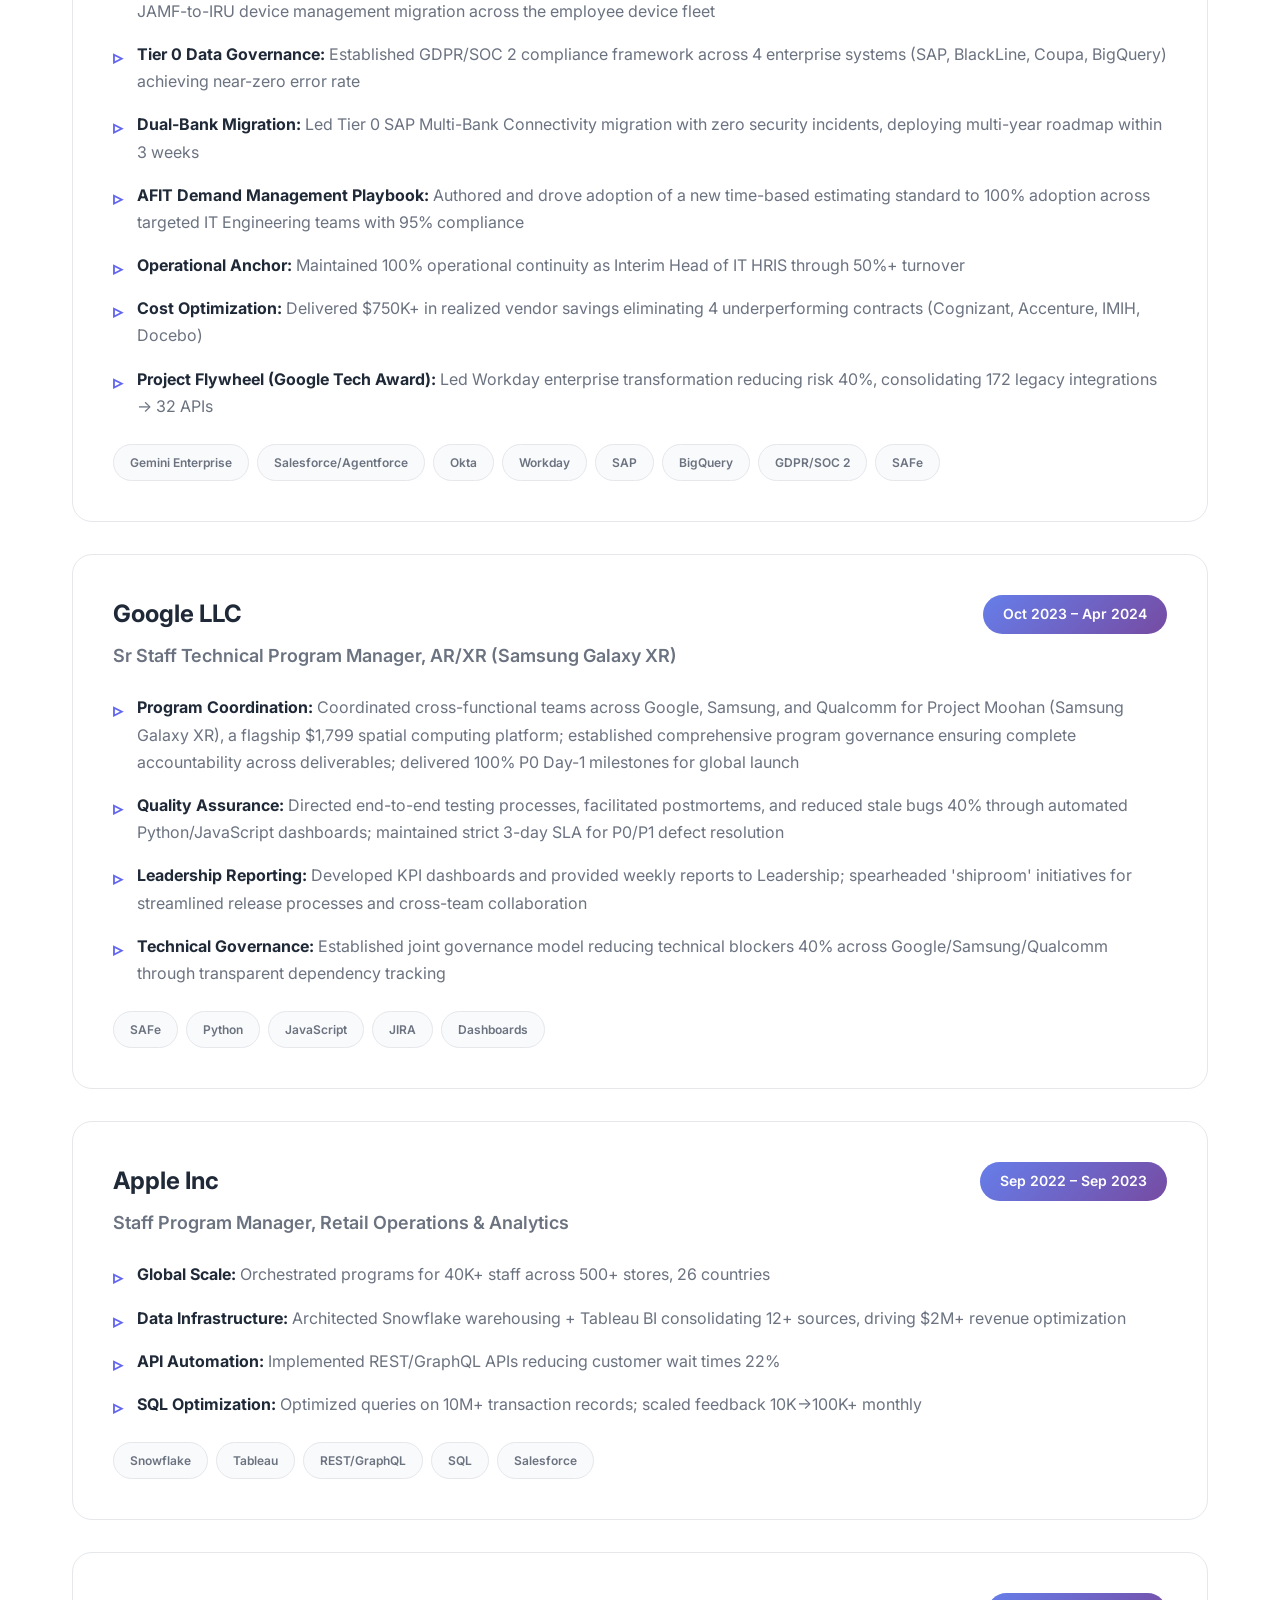
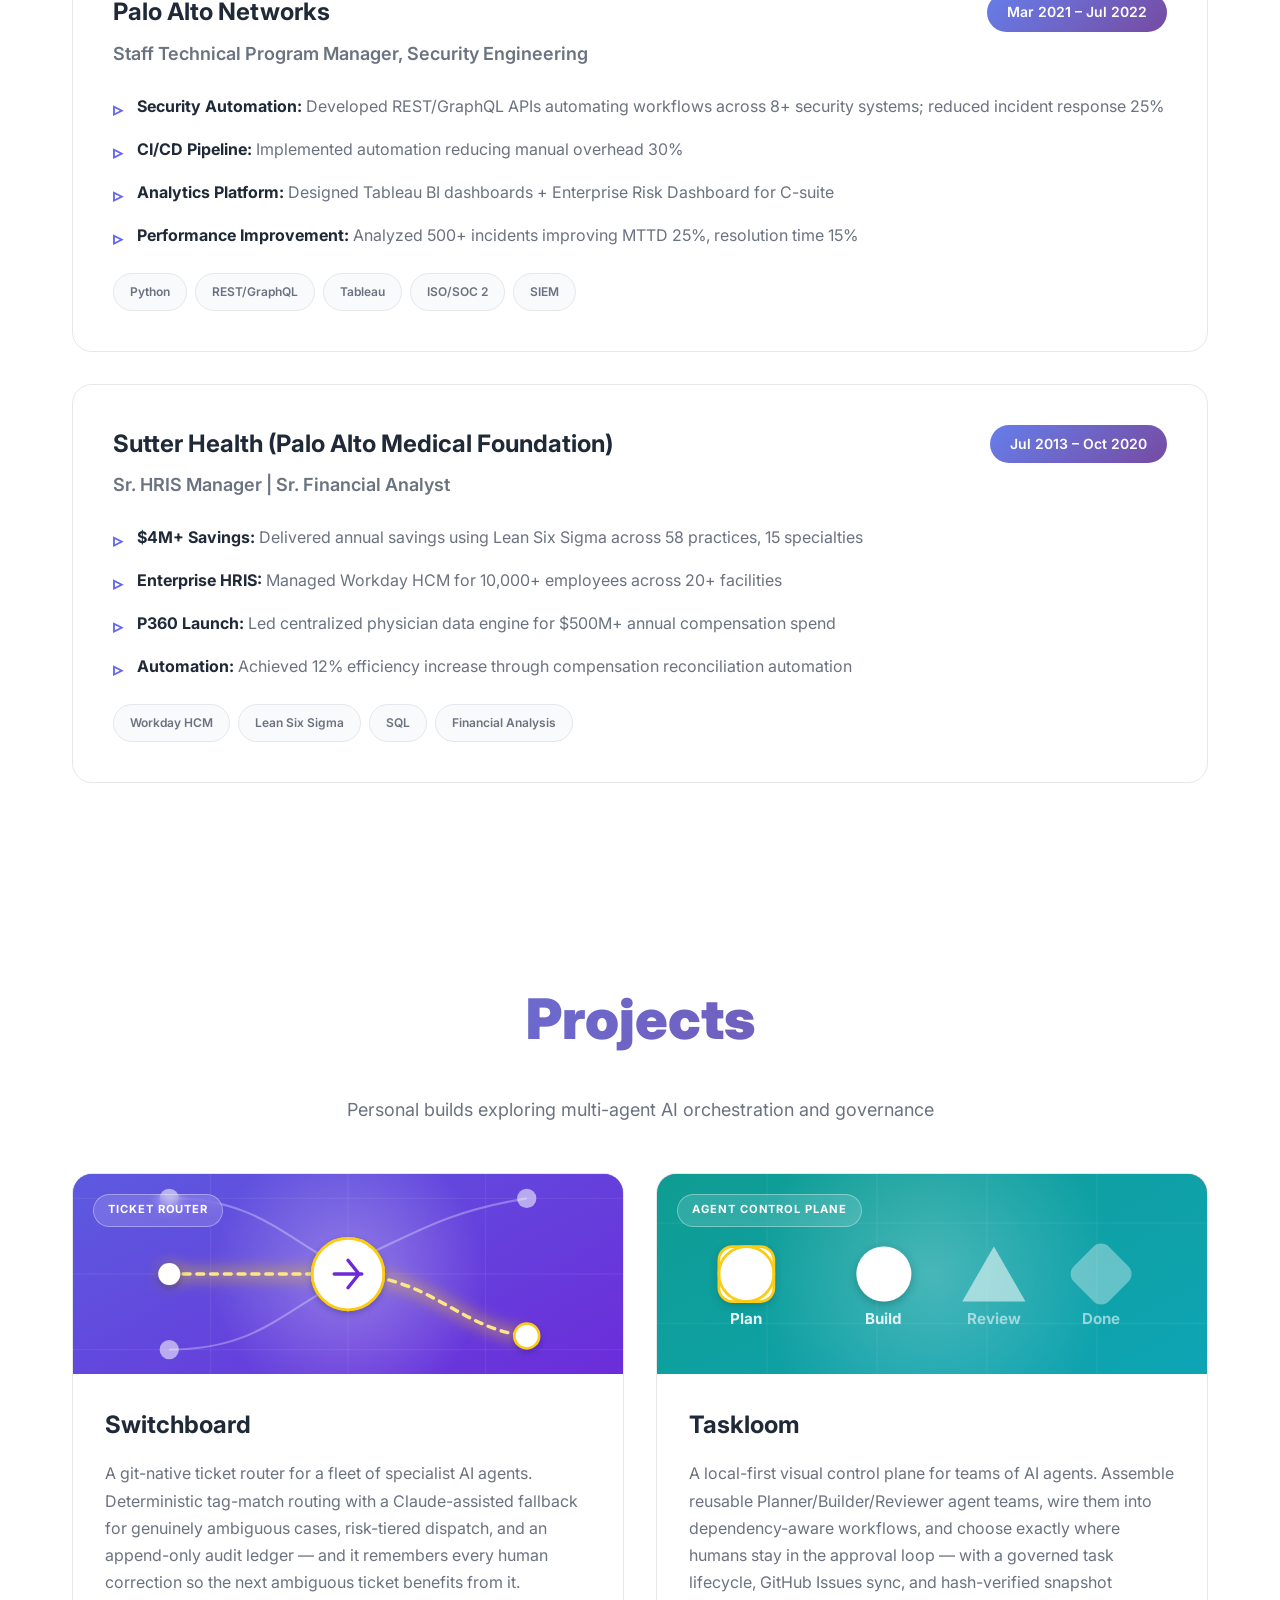
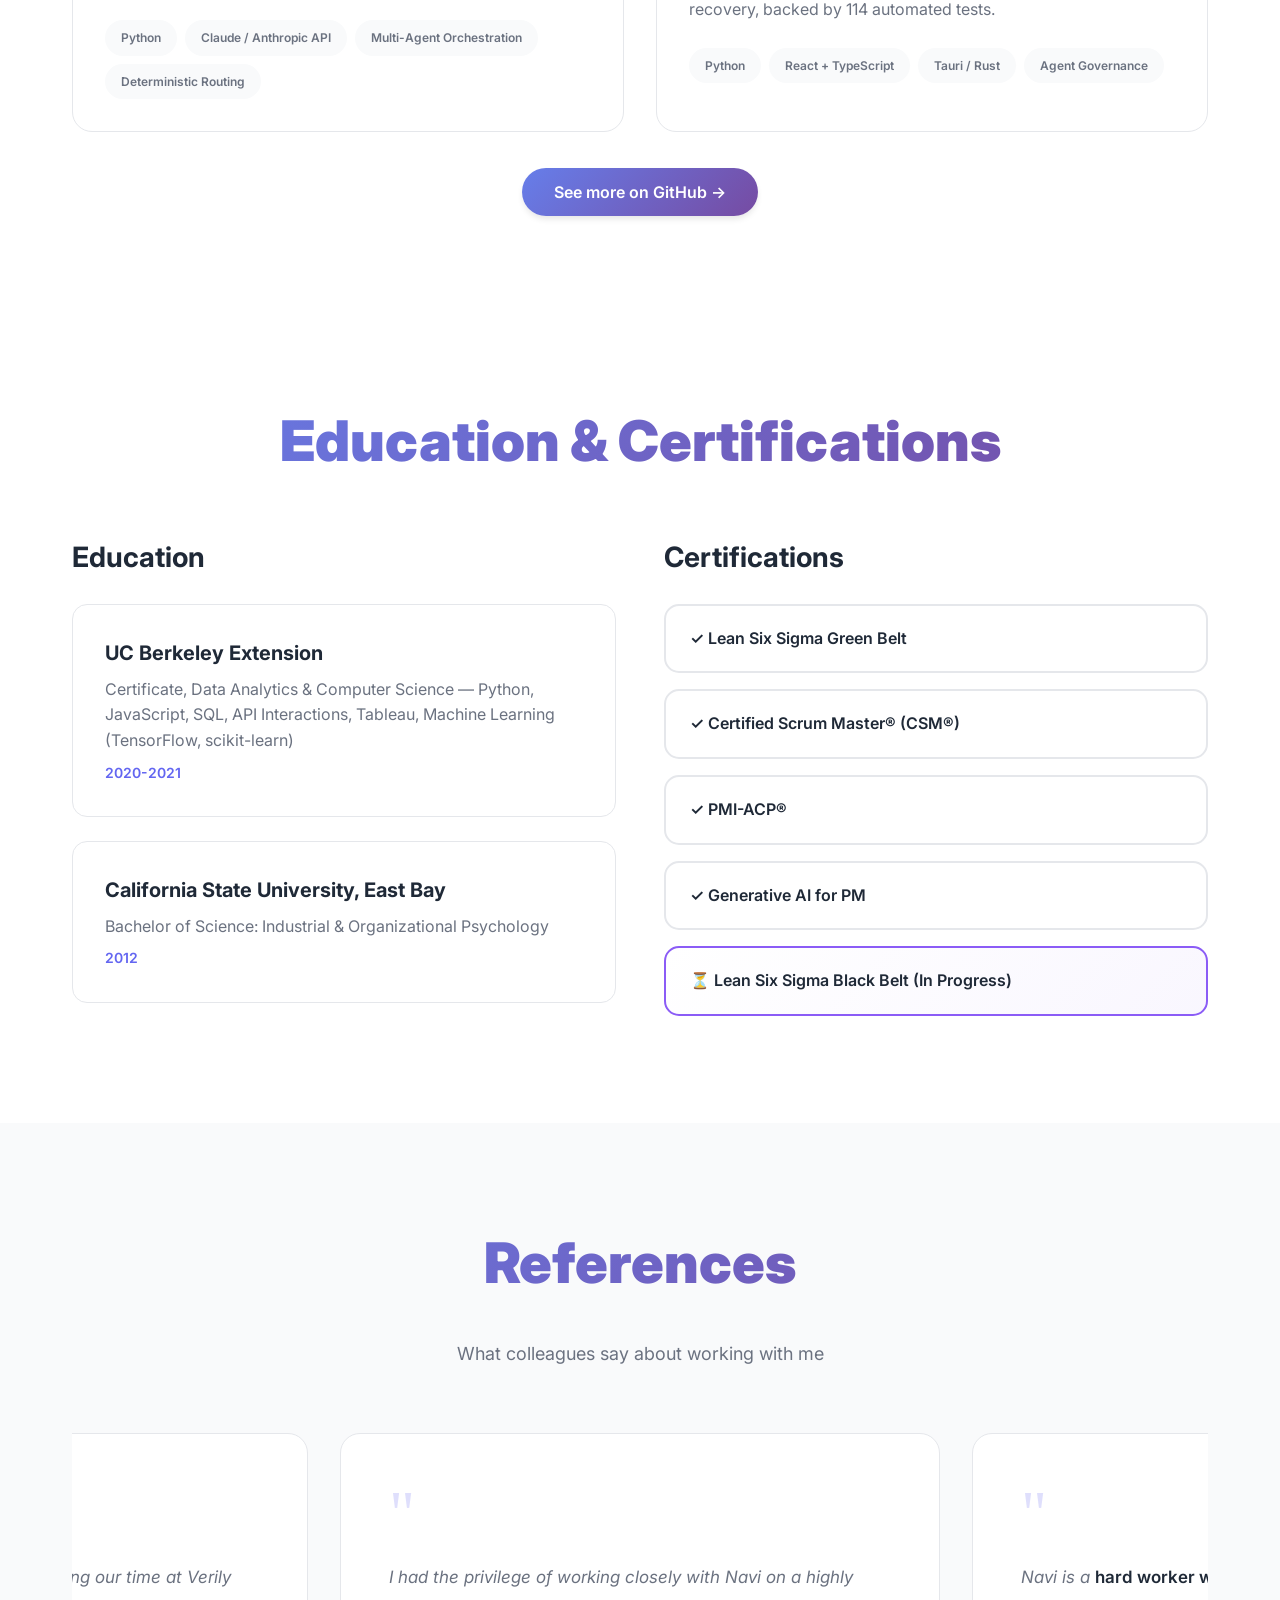
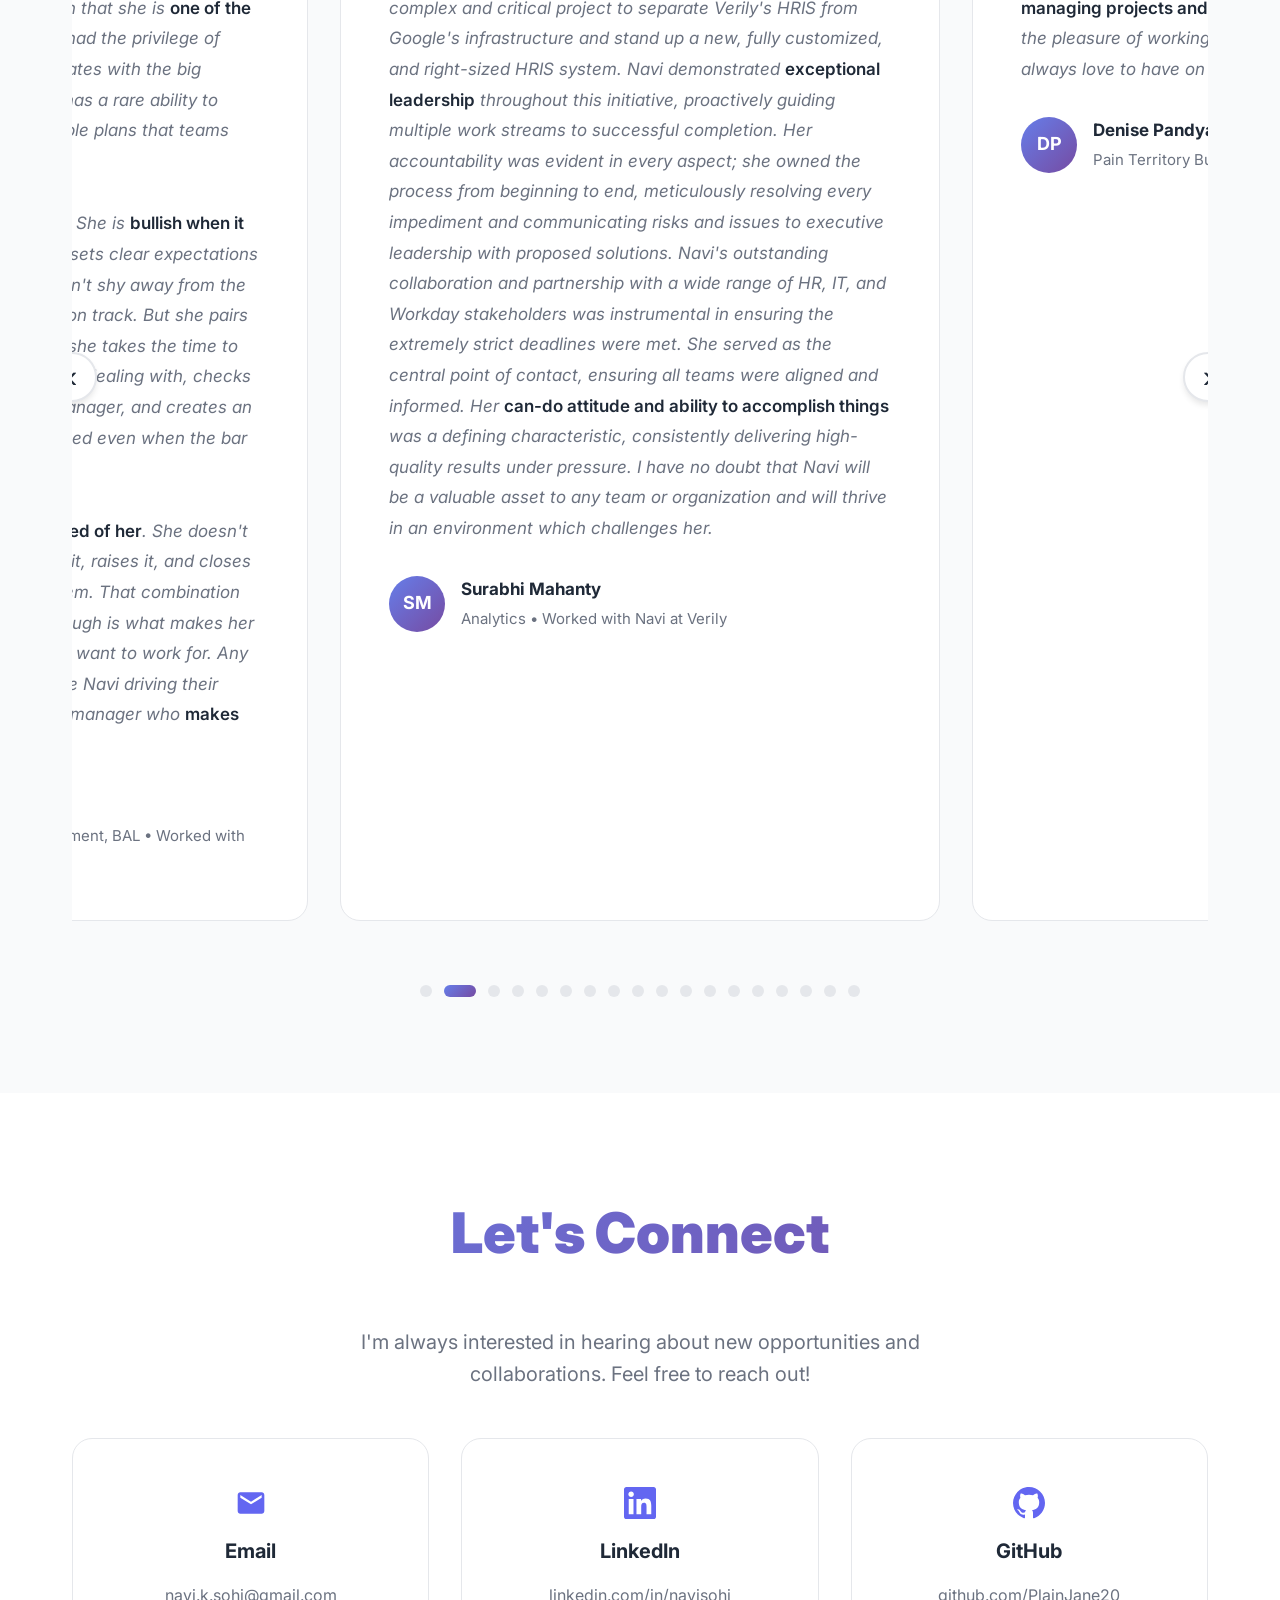
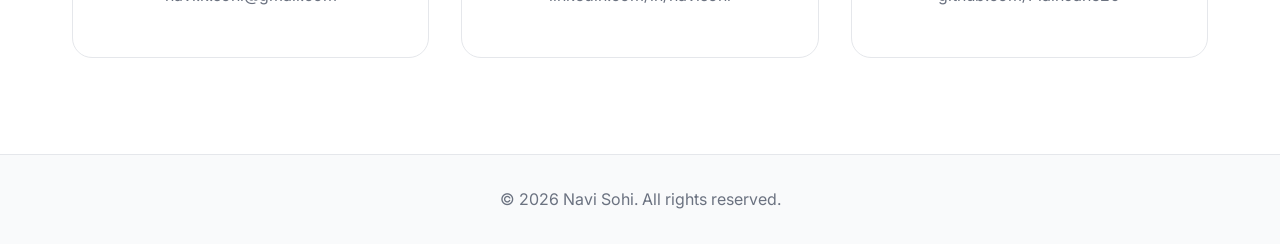
==== commit ed806322: "Update Verily experience: Gemini Enterprise rollout, Okta/JAMF migrations, Salesforce/Agentforce, co" ====
--- a/index.html
+++ b/index.html
@@ -4,13 +4,13 @@
     <meta charset="UTF-8">
     <meta name="viewport" content="width=device-width, initial-scale=1.0">
     <title>Navi Sohi - Sr. Staff Technical Program Manager | Google Tech Award Winner</title>
-    <meta name="description" content="12+ years driving global enterprise transformations across Alphabet (Google, Verily), Apple, and Palo Alto Networks. Google Tech Award recipient specializing in IT infrastructure, Agile methodologies, and unlocking $3.4M+ in enterprise efficiencies.">
+    <meta name="description" content="12+ years driving global enterprise transformations across Alphabet (Google, Verily), Apple, and Palo Alto Networks. Google Tech Award recipient specializing in IT infrastructure, Agile methodologies, and unlocking $7.4M+ in enterprise efficiencies.">
 
     <!-- Open Graph / Facebook -->
     <meta property="og:type" content="website">
     <meta property="og:url" content="https://plainjane20.github.io/">
     <meta property="og:title" content="Navi Sohi - Sr. Staff Technical Program Manager">
-    <meta property="og:description" content="12+ years driving global enterprise transformations at Alphabet, Apple, and Palo Alto Networks. Google Tech Award recipient | $3.4M+ in enterprise efficiencies.">
+    <meta property="og:description" content="12+ years driving global enterprise transformations at Alphabet, Apple, and Palo Alto Networks. Google Tech Award recipient | $7.4M+ in enterprise efficiencies.">
     <meta property="og:image" content="https://plainjane20.github.io/profile-photo.jpg">
 
     <!-- Twitter -->
@@ -60,7 +60,7 @@
                     12+ years driving global enterprise IT transformations across Alphabet (Google, Verily), Apple, and Palo Alto Networks.
                 </p>
                 <p class="hero-description">
-                    Google Tech Award recipient specializing in scaling IT infrastructure, accelerating delivery velocity, and championing Lean Six Sigma and Agile methodologies. A strategic leader who translates complex technology roadmaps into optimized corporate systems, unlocking $3.4M+ in enterprise efficiencies.
+                    Google Tech Award recipient specializing in scaling IT infrastructure, accelerating delivery velocity, and championing Lean Six Sigma and Agile methodologies. A strategic leader who translates complex technology roadmaps into optimized corporate systems, unlocking $7.4M+ in enterprise efficiencies.
                 </p>
                 <div class="hero-buttons">
                     <a href="NaviSohi_Resume.pdf" download class="btn btn-primary">Download Resume</a>
@@ -105,7 +105,7 @@
                     <p>
                         My expertise spans <strong>Site Reliability Engineering practices</strong>, <strong>microservices architecture</strong>,
                         <strong>cloud infrastructure</strong>, and <strong>data-driven operational excellence</strong>. I've delivered over
-                        <strong>$3.4M+ in measurable optimizations</strong> across 40K+ global users through strategic process improvement
+                        <strong>$7.4M+ in measurable optimizations</strong> across 40K+ global users through strategic process improvement
                         and governance frameworks.
                     </p>
                     <p>
@@ -113,6 +113,14 @@
                         in complex environments, and maintaining <strong>momentum</strong> even through uncertainty. Whether it's implementing
                         GDPR/SOC 2 compliance frameworks, architecting data warehousing ecosystems, or serving as an interim leader during
                         organizational transitions, I thrive on solving hard problems at scale.
+                    </p>
+                    <p>
+                        I'm an <strong>AI-native Technical Program Manager</strong> — I use <strong>Claude</strong> daily to synthesize
+                        cross-team updates into executive-ready briefings, <strong>Jira Rovo</strong> for cross-epic dependency mapping and
+                        sprint health diagnostics, <strong>Gemini</strong> to turn meetings into tracked action items, and <strong>Codex</strong>
+                        to review API schemas and technical specs. Beyond daily practice, I build my own multi-agent systems (see
+                        <a href="#projects">Projects</a> below) to explore where AI can restructure how programs actually run, not just speed up
+                        the parts that already work.
                     </p>
                     <div class="awards-section">
                         <h3>Recognition & Awards</h3>
@@ -136,6 +144,9 @@
                         <div class="skill-tag">Claude / Anthropic API</div>
                         <div class="skill-tag">Multi-Agent AI Orchestration</div>
                         <div class="skill-tag">LLM Evals & Guardrails</div>
+                        <div class="skill-tag">Jira Rovo</div>
+                        <div class="skill-tag">Gemini</div>
+                        <div class="skill-tag">Codex</div>
                         <div class="skill-tag">Rust & Tauri (Desktop Apps)</div>
                         <div class="skill-tag">Docker</div>
                         <div class="skill-tag">GitHub Actions CI/CD</div>
@@ -173,13 +184,20 @@
                     </div>
                     <div class="experience-content">
                         <ul class="achievement-list">
+                            <li><strong>GenAI Enterprise Adoption (SETI AI):</strong> Leading Verily's Gemini Enterprise AI rollout end-to-end — use-case finalization, auth setup, deployment, testing/validation, and org-wide user-adoption enablement</li>
+                            <li><strong>Sales & Marketing Systems of Record:</strong> Led Salesforce/Agentforce ecosystem implementation across commercial teams — Slack, Gmail, Jira, and Revenue Cloud/CPQ integrations — plus an Agentforce knowledge-assistant chatbot reducing dependency on product specialists</li>
+                            <li><strong>FedRAMP Identity & Device Migration:</strong> Directing an Okta Commercial → Gov migration across 202 applications in six waves, and a JAMF-to-IRU device management migration across the employee device fleet</li>
                             <li><strong>Tier 0 Data Governance:</strong> Established GDPR/SOC 2 compliance framework across 4 enterprise systems (SAP, BlackLine, Coupa, BigQuery) achieving near-zero error rate</li>
-                            <li><strong>Dual-Bank Migration:</strong> Led Tier 0 migration with zero security incidents, deploying multi-year roadmap within 3 weeks</li>
+                            <li><strong>Dual-Bank Migration:</strong> Led Tier 0 SAP Multi-Bank Connectivity migration with zero security incidents, deploying multi-year roadmap within 3 weeks</li>
+                            <li><strong>AFIT Demand Management Playbook:</strong> Authored and drove adoption of a new time-based estimating standard to 100% adoption across targeted IT Engineering teams with 95% compliance</li>
                             <li><strong>Operational Anchor:</strong> Maintained 100% operational continuity as Interim Head of IT HRIS through 50%+ turnover</li>
-                            <li><strong>Cost Optimization:</strong> Delivered $1.2M+ annual savings eliminating 5 underperforming vendor contracts</li>
+                            <li><strong>Cost Optimization:</strong> Delivered $750K+ in realized vendor savings eliminating 4 underperforming contracts (Cognizant, Accenture, IMIH, Docebo)</li>
                             <li><strong>Project Flywheel (Google Tech Award):</strong> Led Workday enterprise transformation reducing risk 40%, consolidating 172 legacy integrations → 32 APIs</li>
                         </ul>
                         <div class="tech-stack">
+                            <span class="tech-tag">Gemini Enterprise</span>
+                            <span class="tech-tag">Salesforce/Agentforce</span>
+                            <span class="tech-tag">Okta</span>
                             <span class="tech-tag">Workday</span>
                             <span class="tech-tag">SAP</span>
                             <span class="tech-tag">BigQuery</span>
@@ -463,9 +481,9 @@
                 <div class="edu-section">
                     <h3>Education</h3>
                     <div class="edu-card">
-                        <h4>University of California, Berkeley</h4>
-                        <p class="degree">Data Science & Visualization</p>
-                        <p class="year">2021</p>
+                        <h4>UC Berkeley Extension</h4>
+                        <p class="degree">Certificate, Data Analytics & Computer Science — Python, JavaScript, SQL, API Interactions, Tableau, Machine Learning (TensorFlow, scikit-learn)</p>
+                        <p class="year">2020-2021</p>
                     </div>
                     <div class="edu-card">
                         <h4>California State University, East Bay</h4>
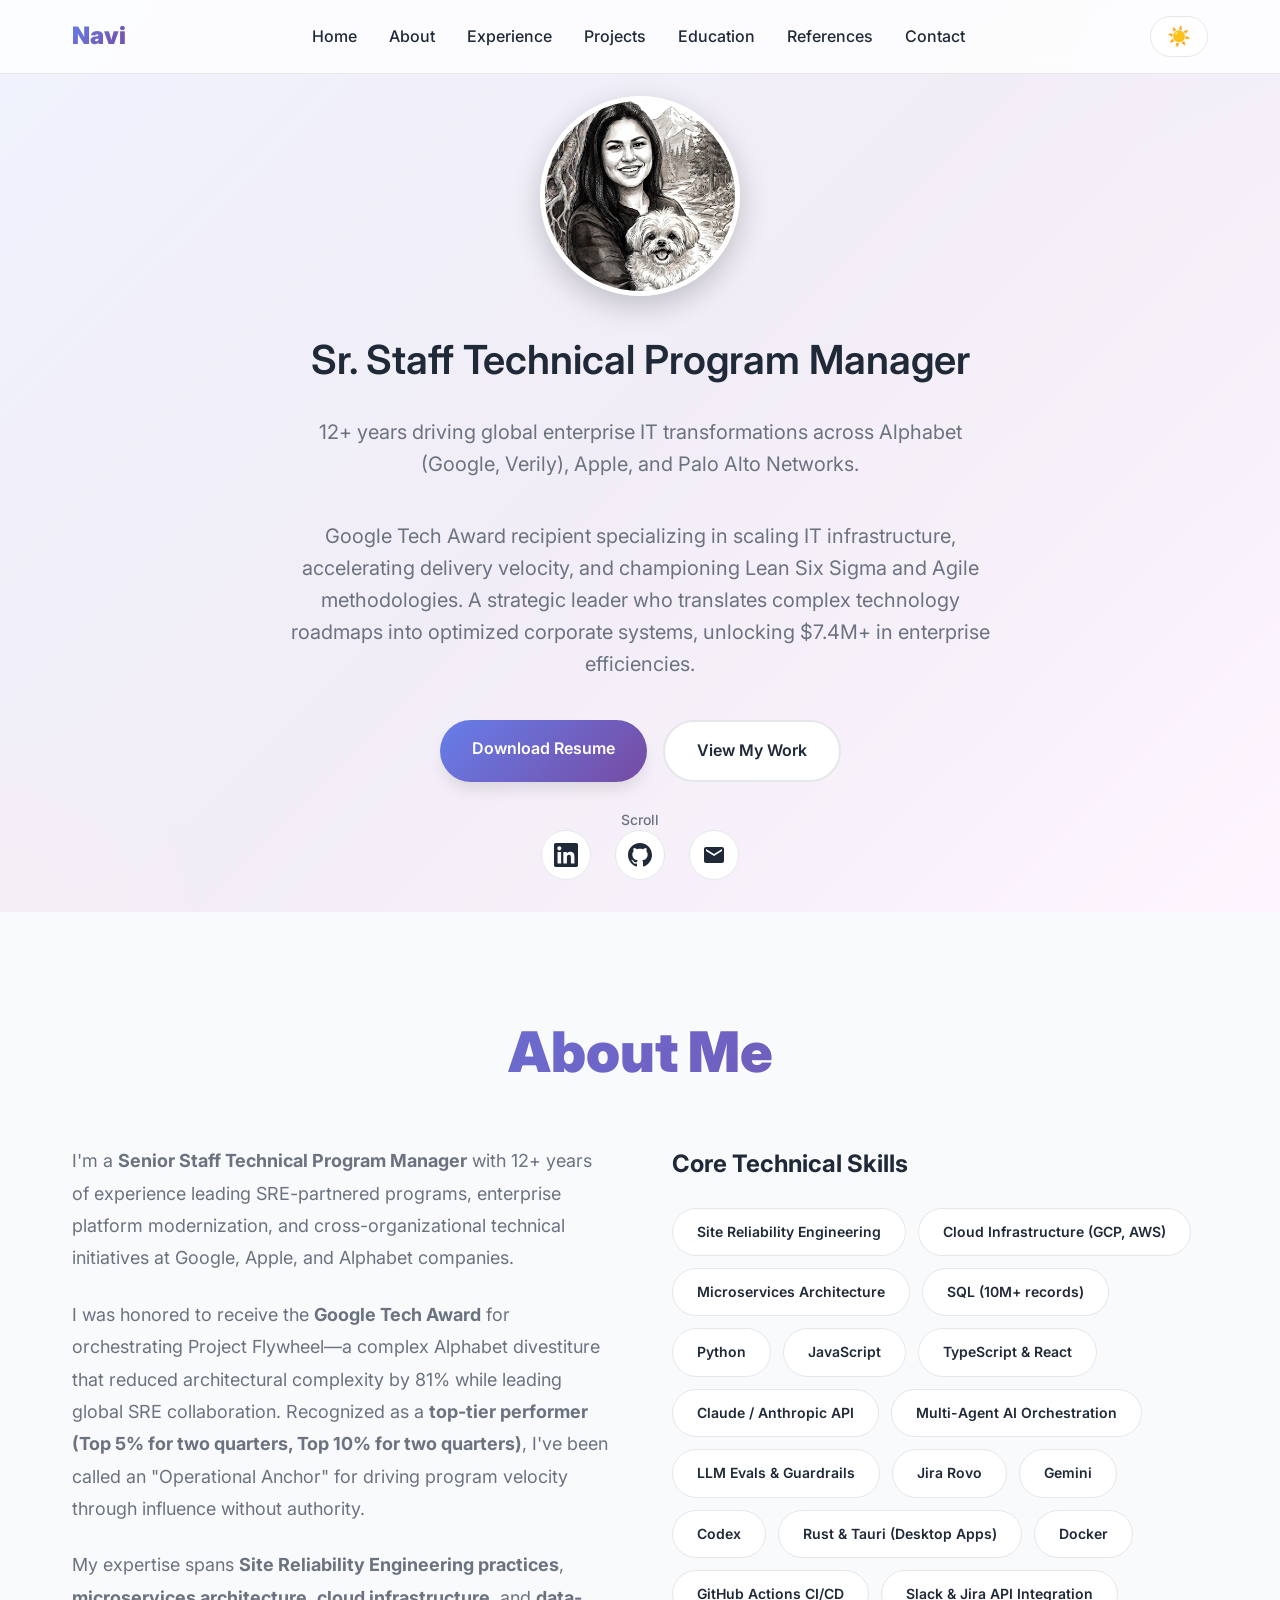
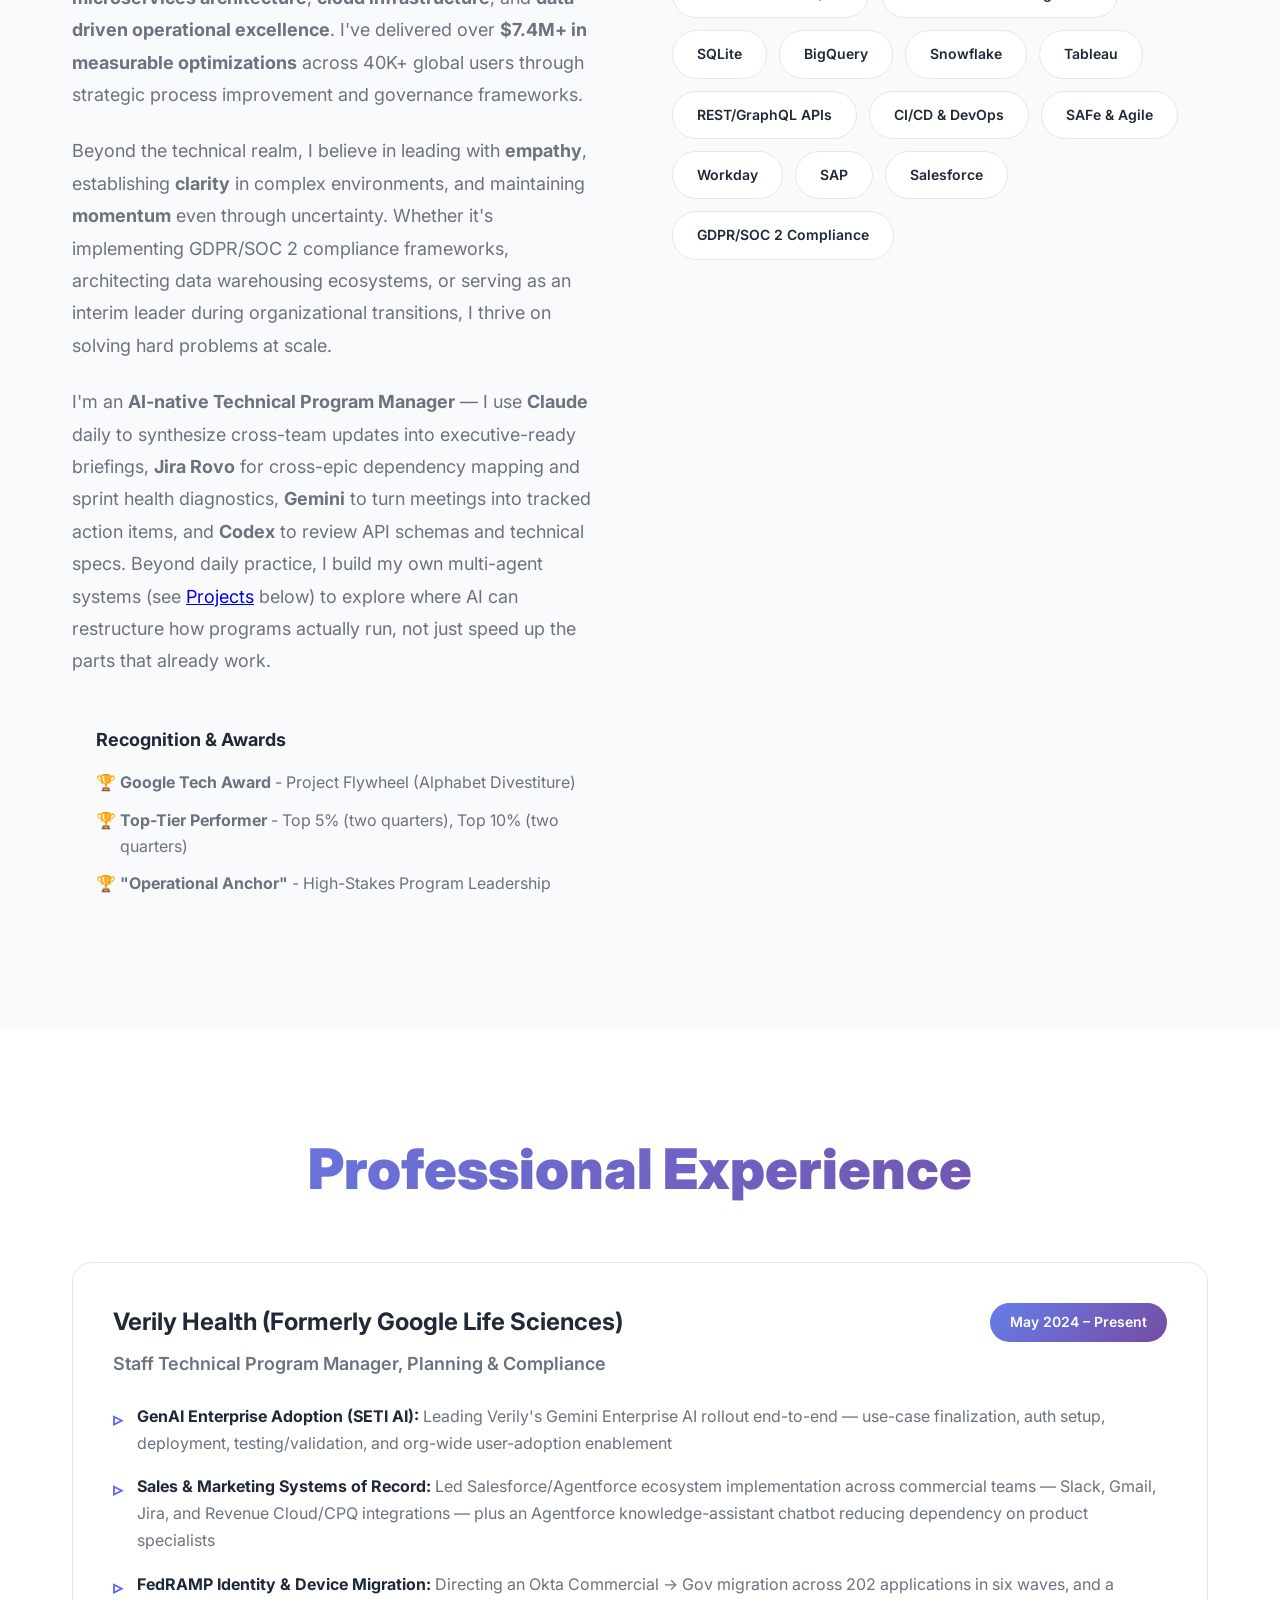
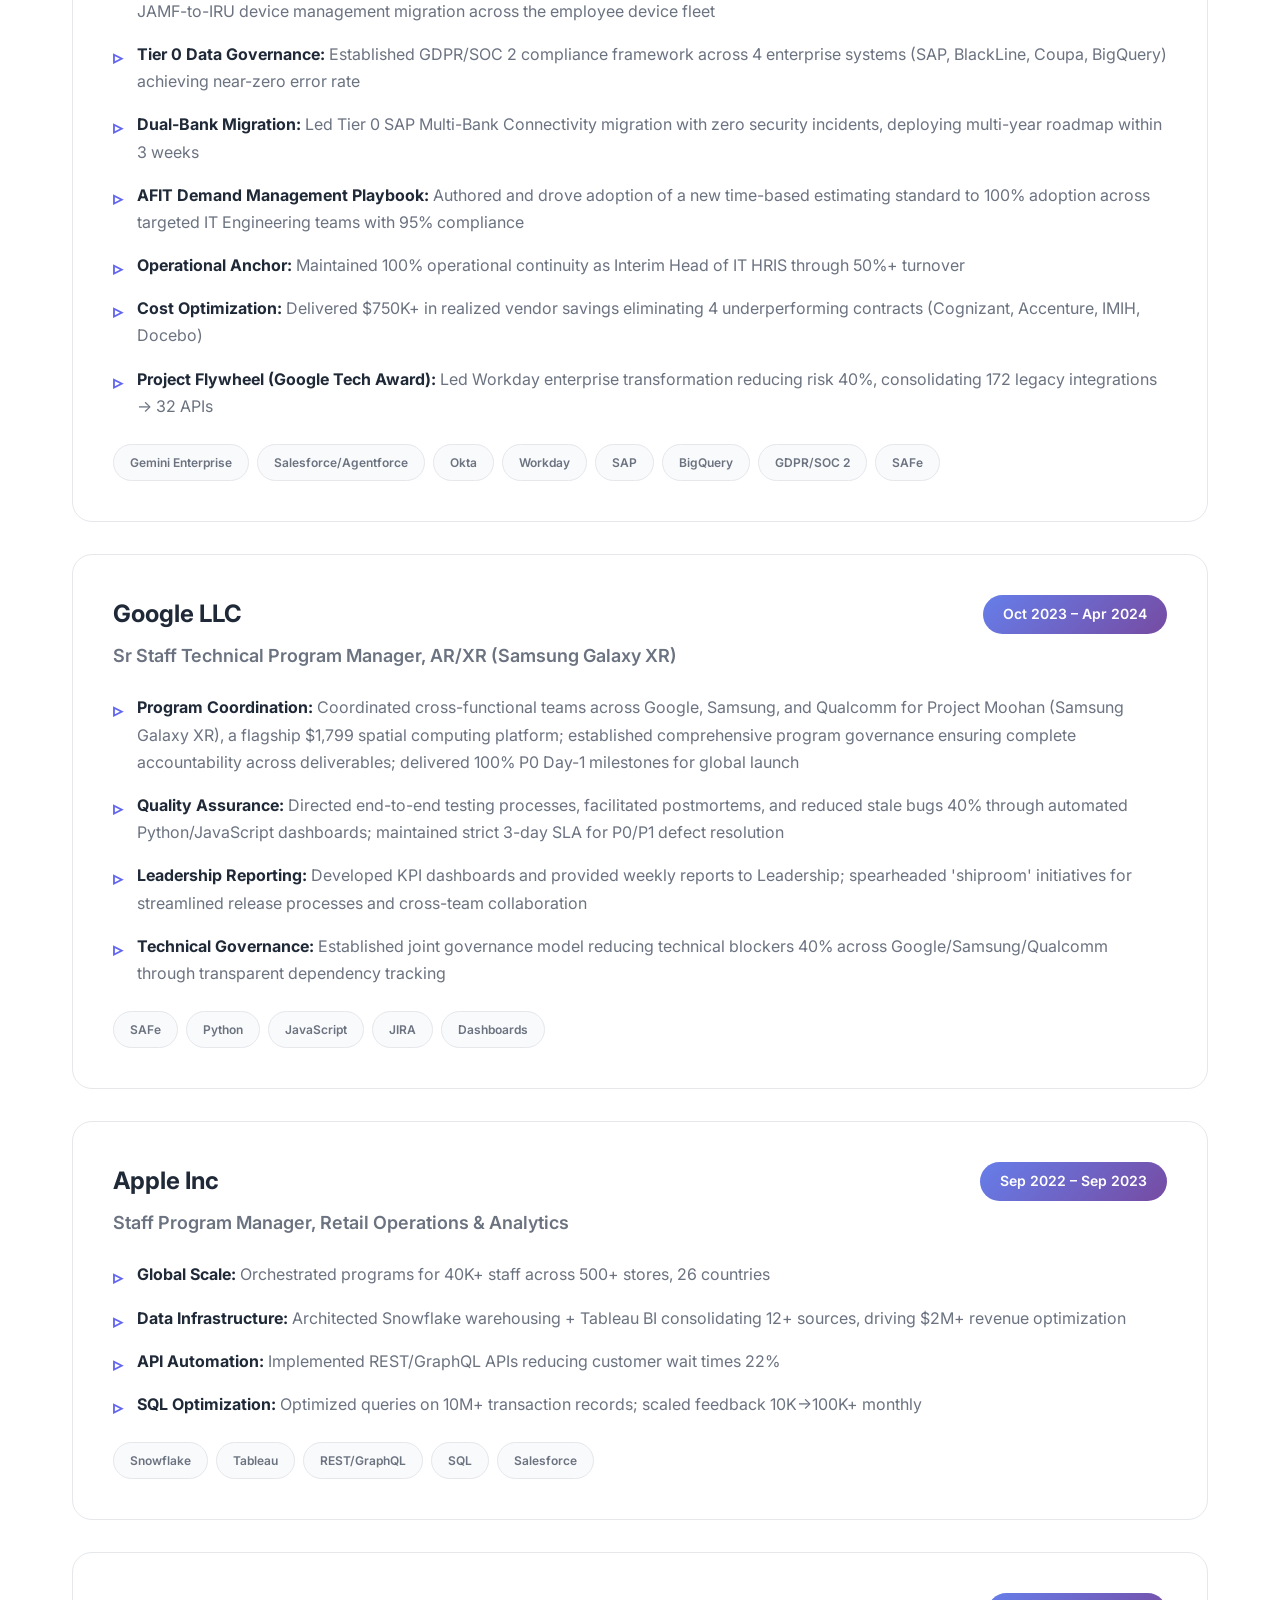
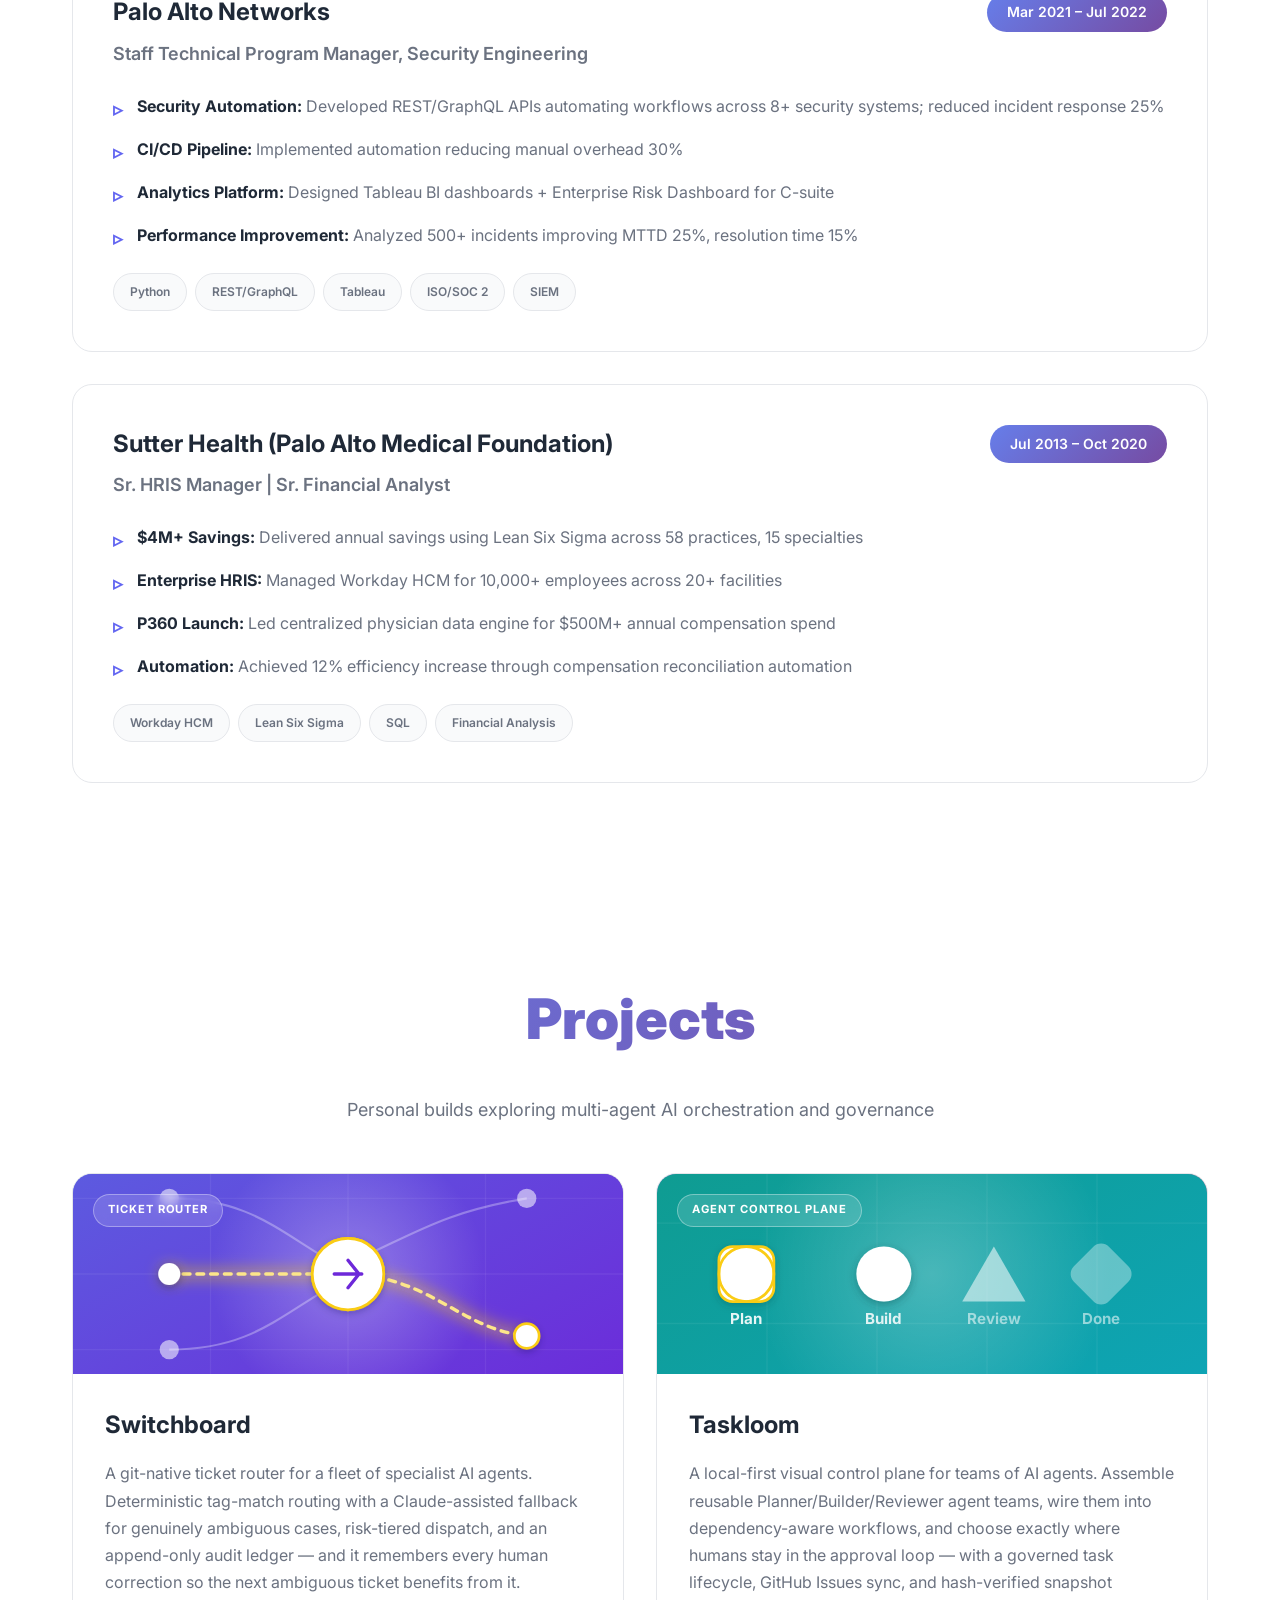
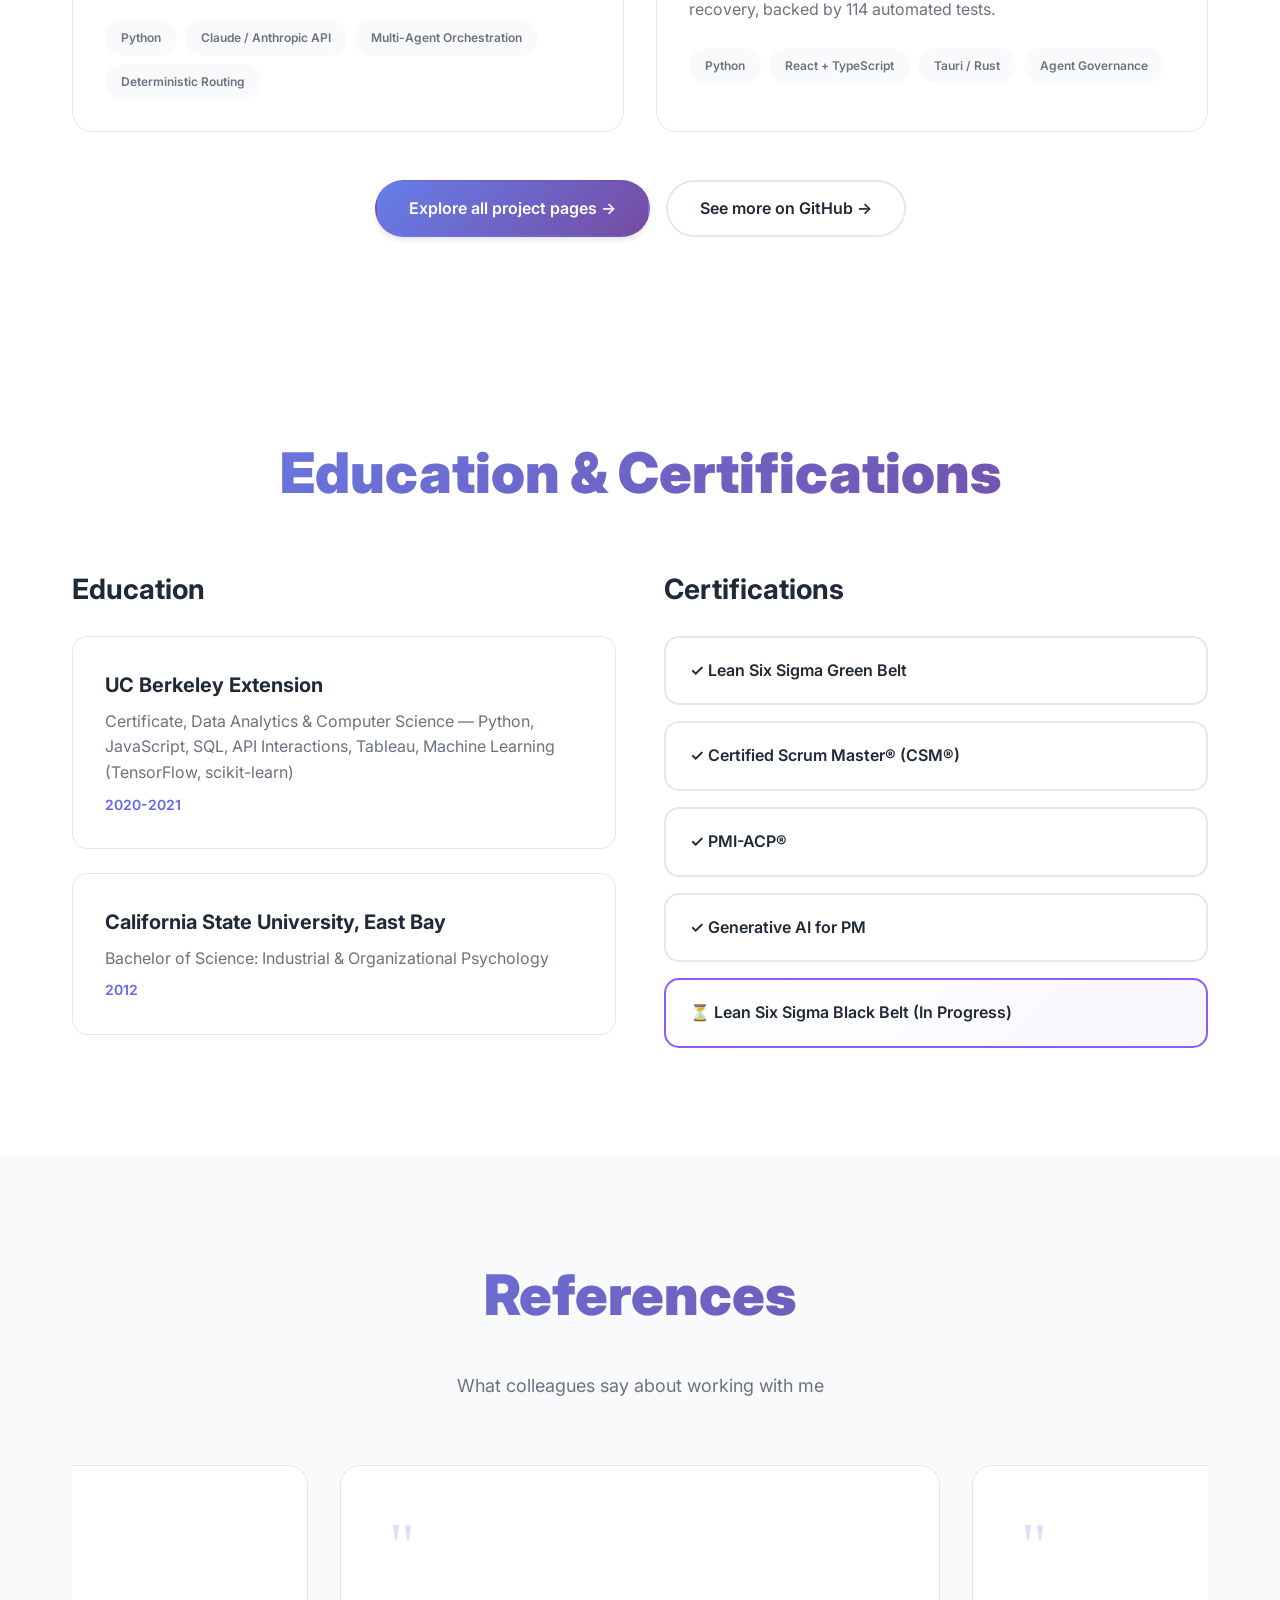
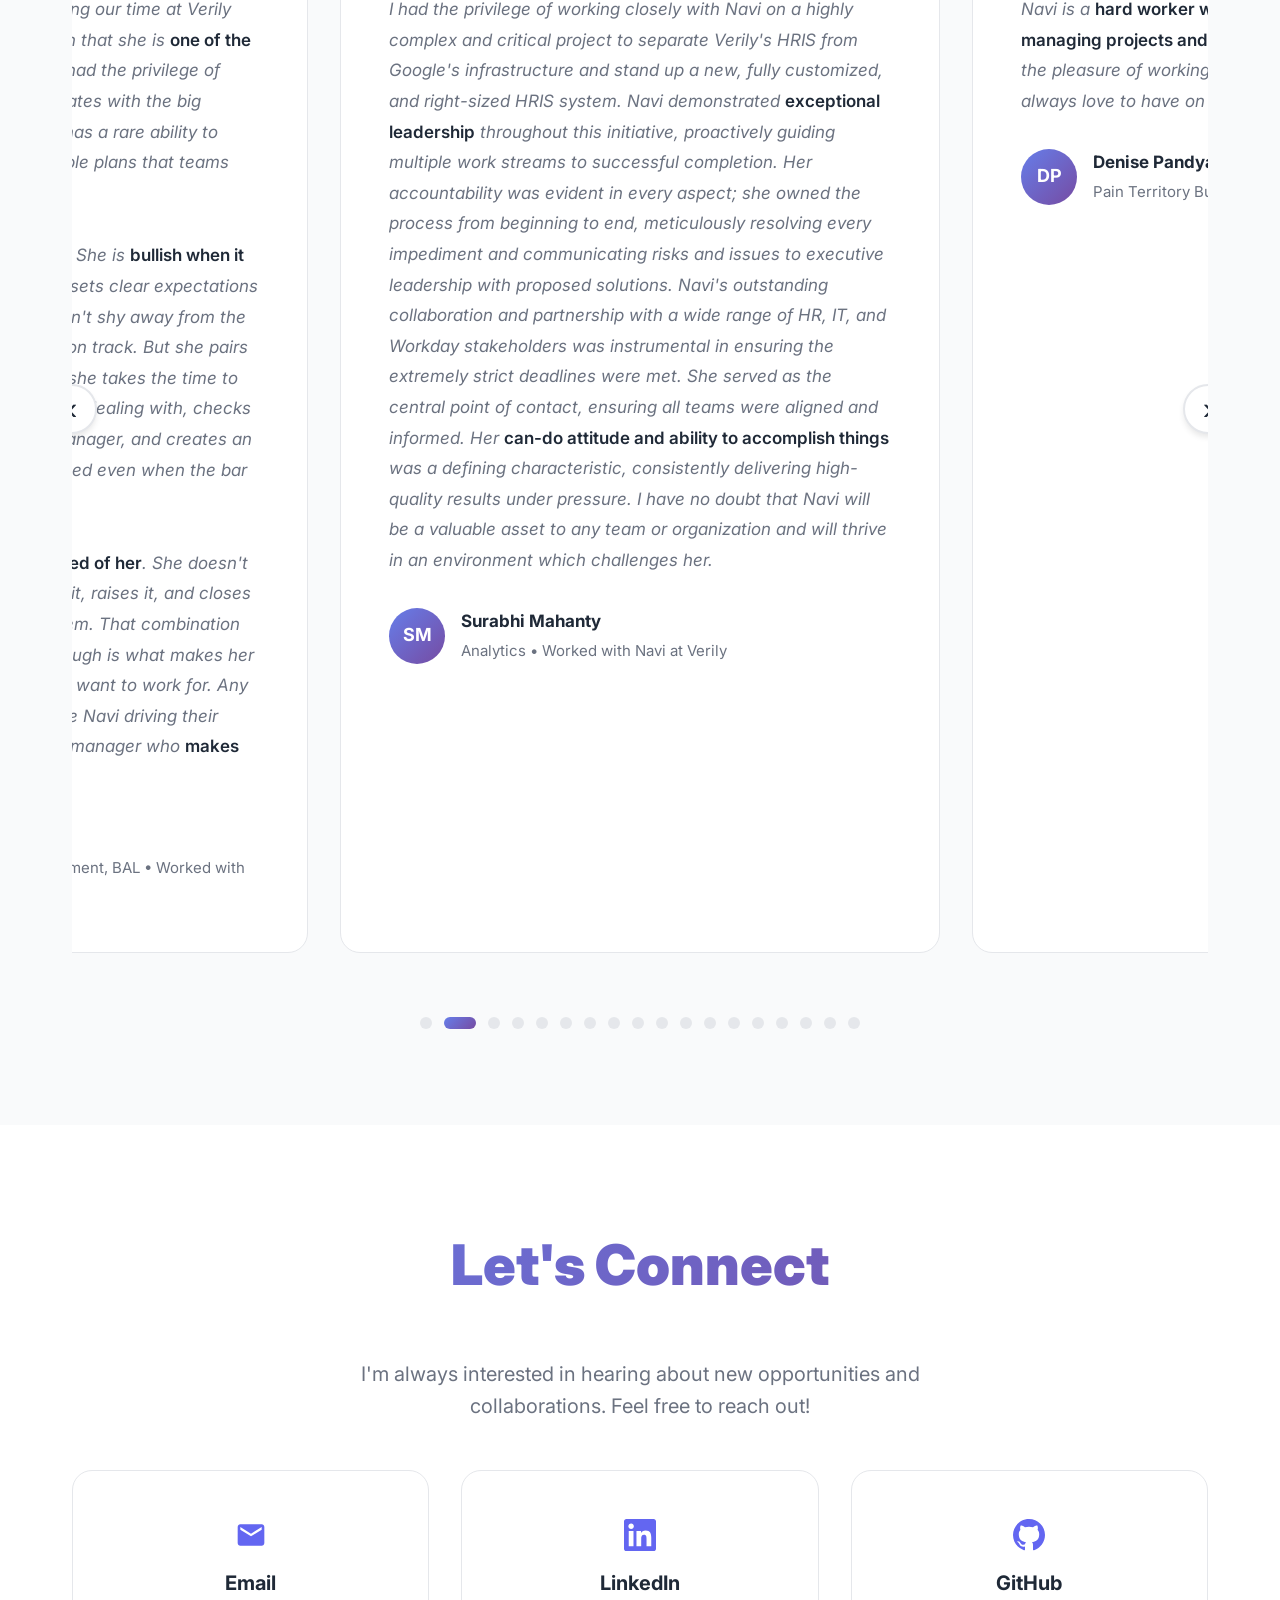
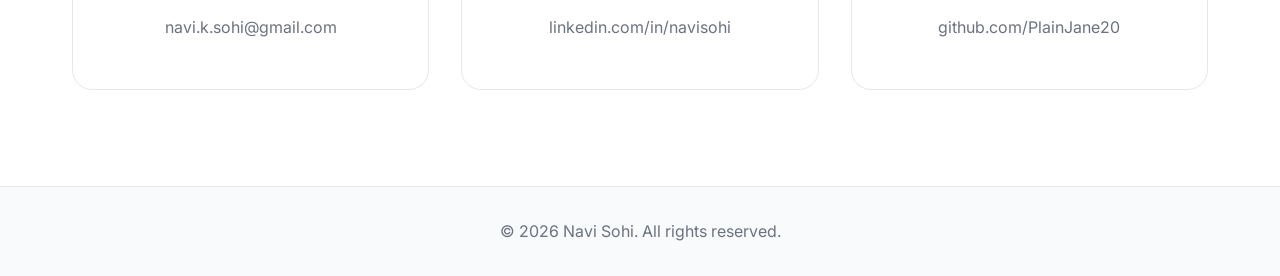
==== commit 95198a9d: "Projects section: add button linking to the project pages hub Primary button to /projects/ (all proj" ====
--- a/index.html
+++ b/index.html
@@ -468,7 +468,8 @@
                 </div>
             </div>
             <p class="projects-more animate-on-scroll">
-                <a href="https://github.com/PlainJane20" target="_blank" class="view-more-btn">See more on GitHub →</a>
+                <a href="projects/" class="view-more-btn">Explore all project pages →</a>
+                <a href="https://github.com/PlainJane20" target="_blank" class="view-more-btn view-more-btn--outline">See more on GitHub →</a>
             </p>
         </div>
     </section>
--- a/styles.css
+++ b/styles.css
@@ -770,6 +770,25 @@
 .projects-more {
     text-align: center;
     margin-top: 3rem;
+    display: flex;
+    flex-wrap: wrap;
+    justify-content: center;
+    gap: 1rem;
+}
+
+.projects-more .view-more-btn {
+    border: 2px solid transparent;
+}
+
+.projects-more .view-more-btn--outline {
+    background: var(--bg-card);
+    color: var(--text-primary);
+    border-color: var(--border-color);
+    box-shadow: none;
+}
+
+.projects-more .view-more-btn--outline:hover {
+    border-color: var(--primary-color);
 }
 
 /* Education & Certifications Section */
